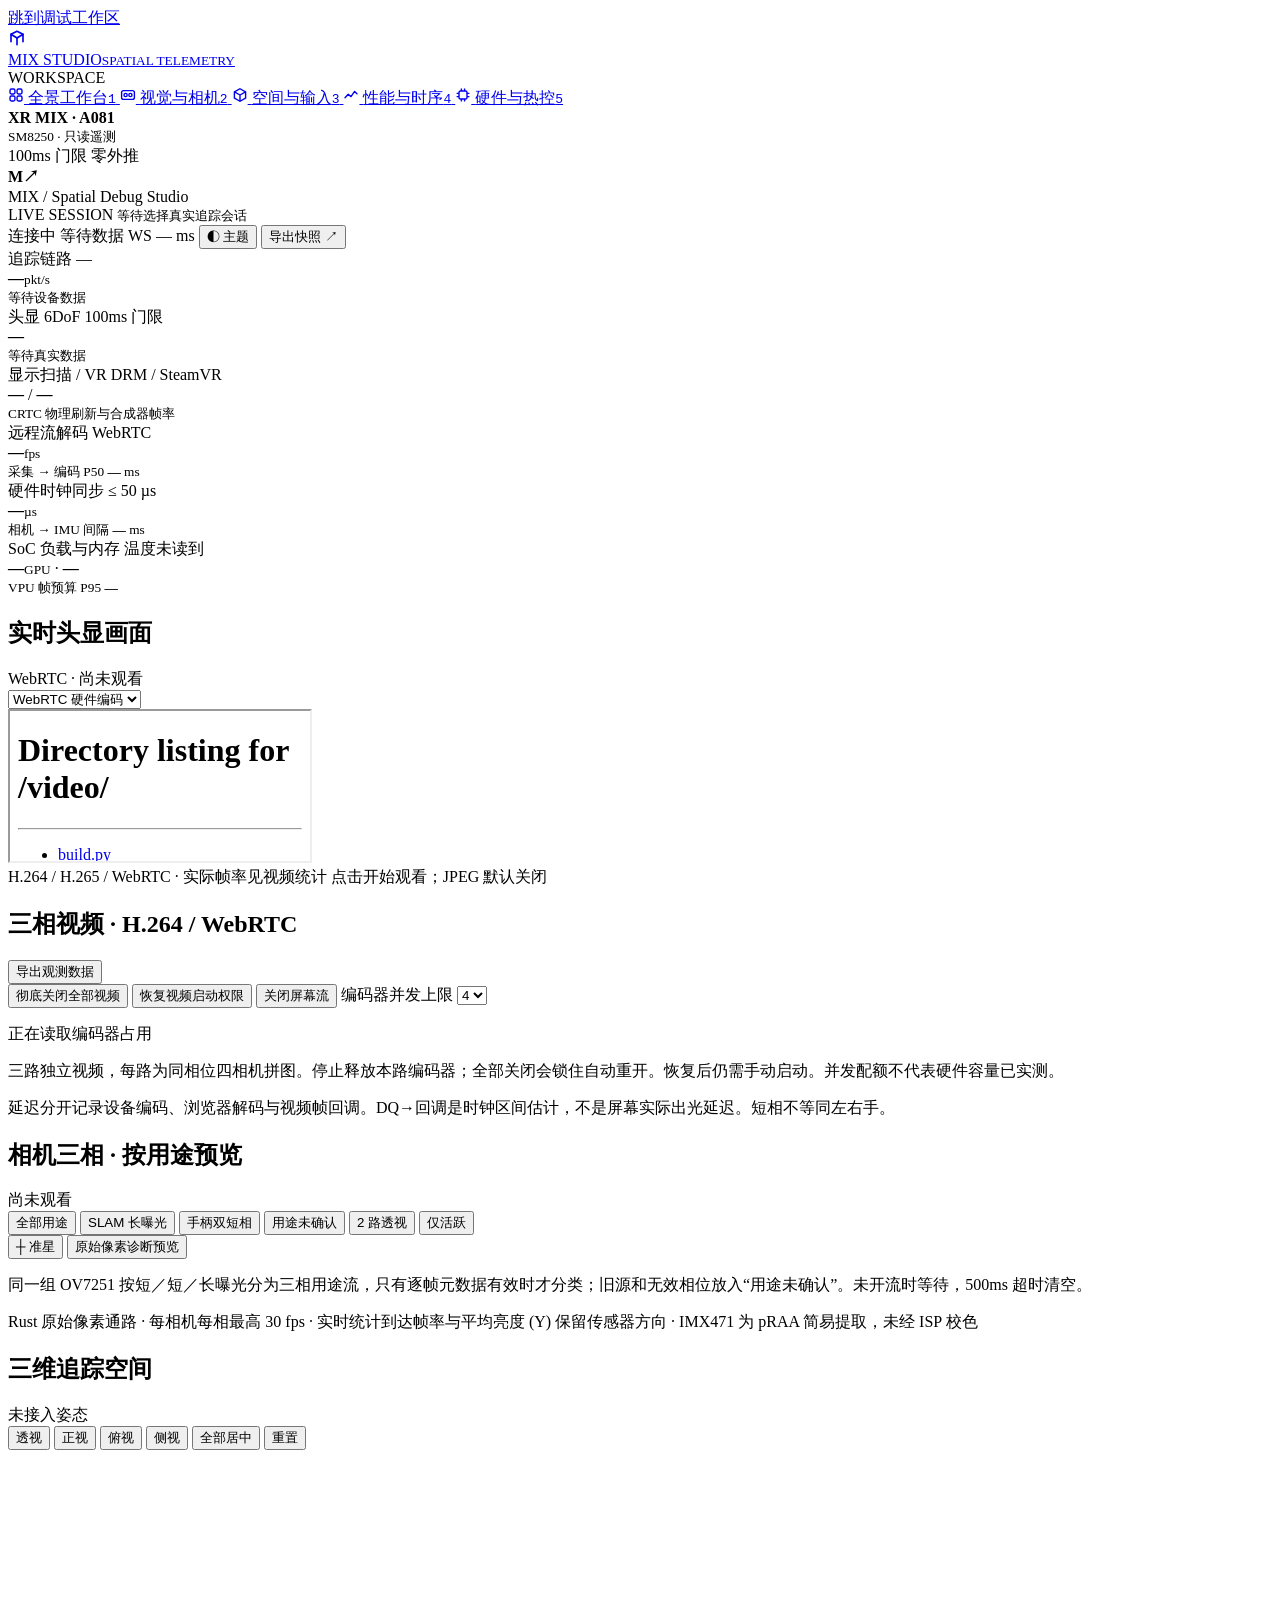
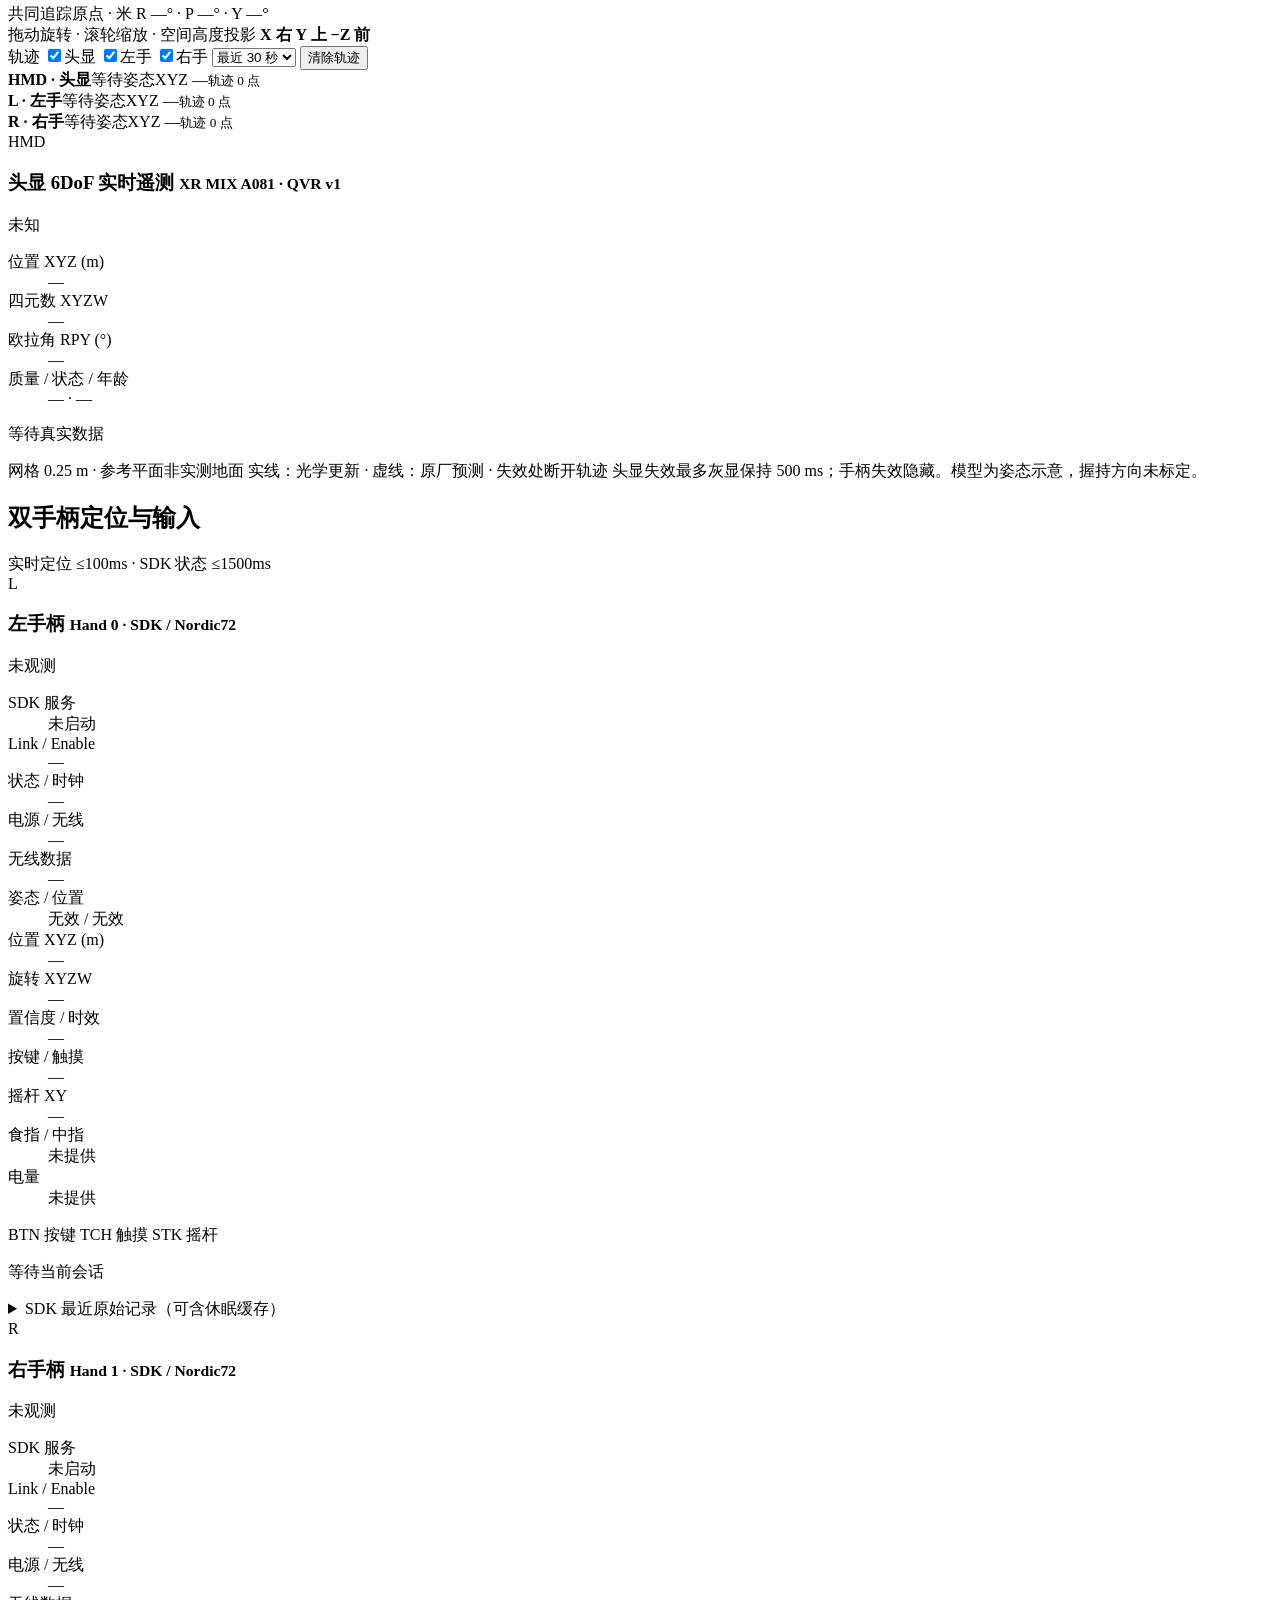
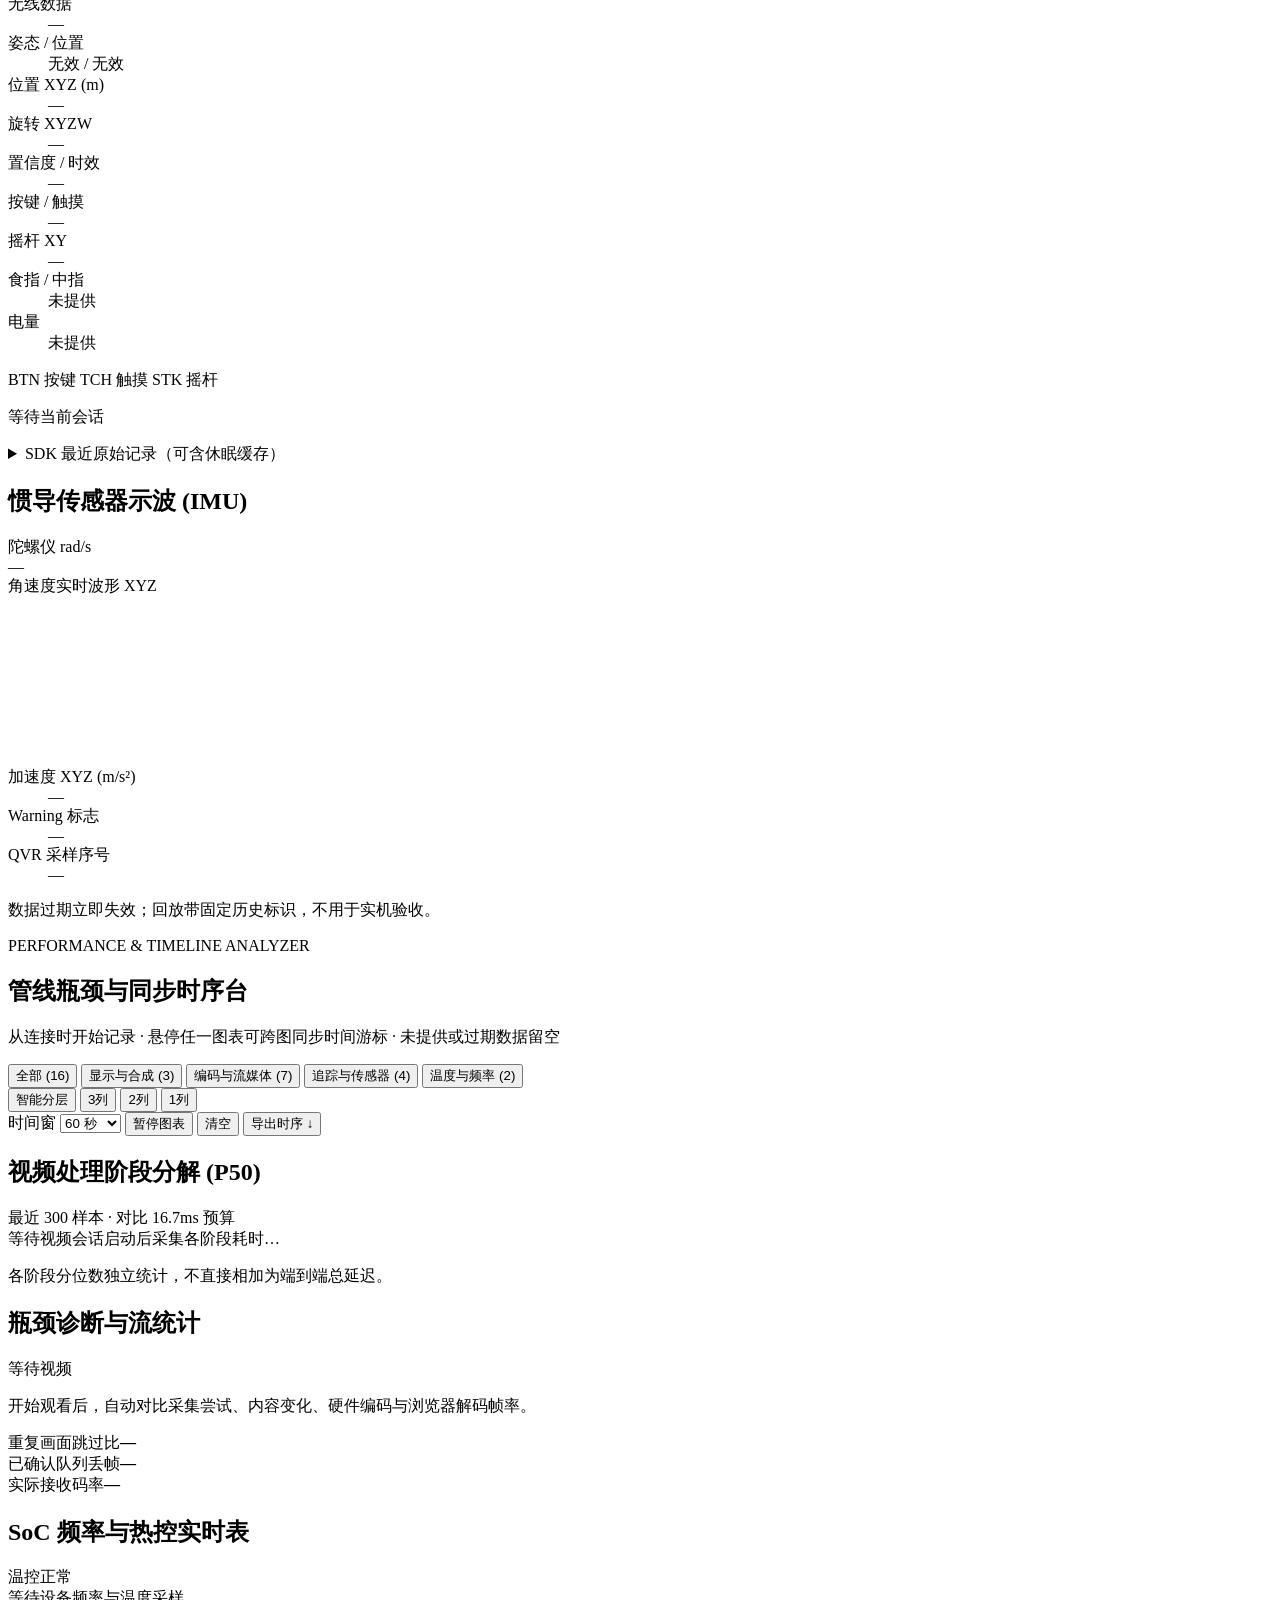
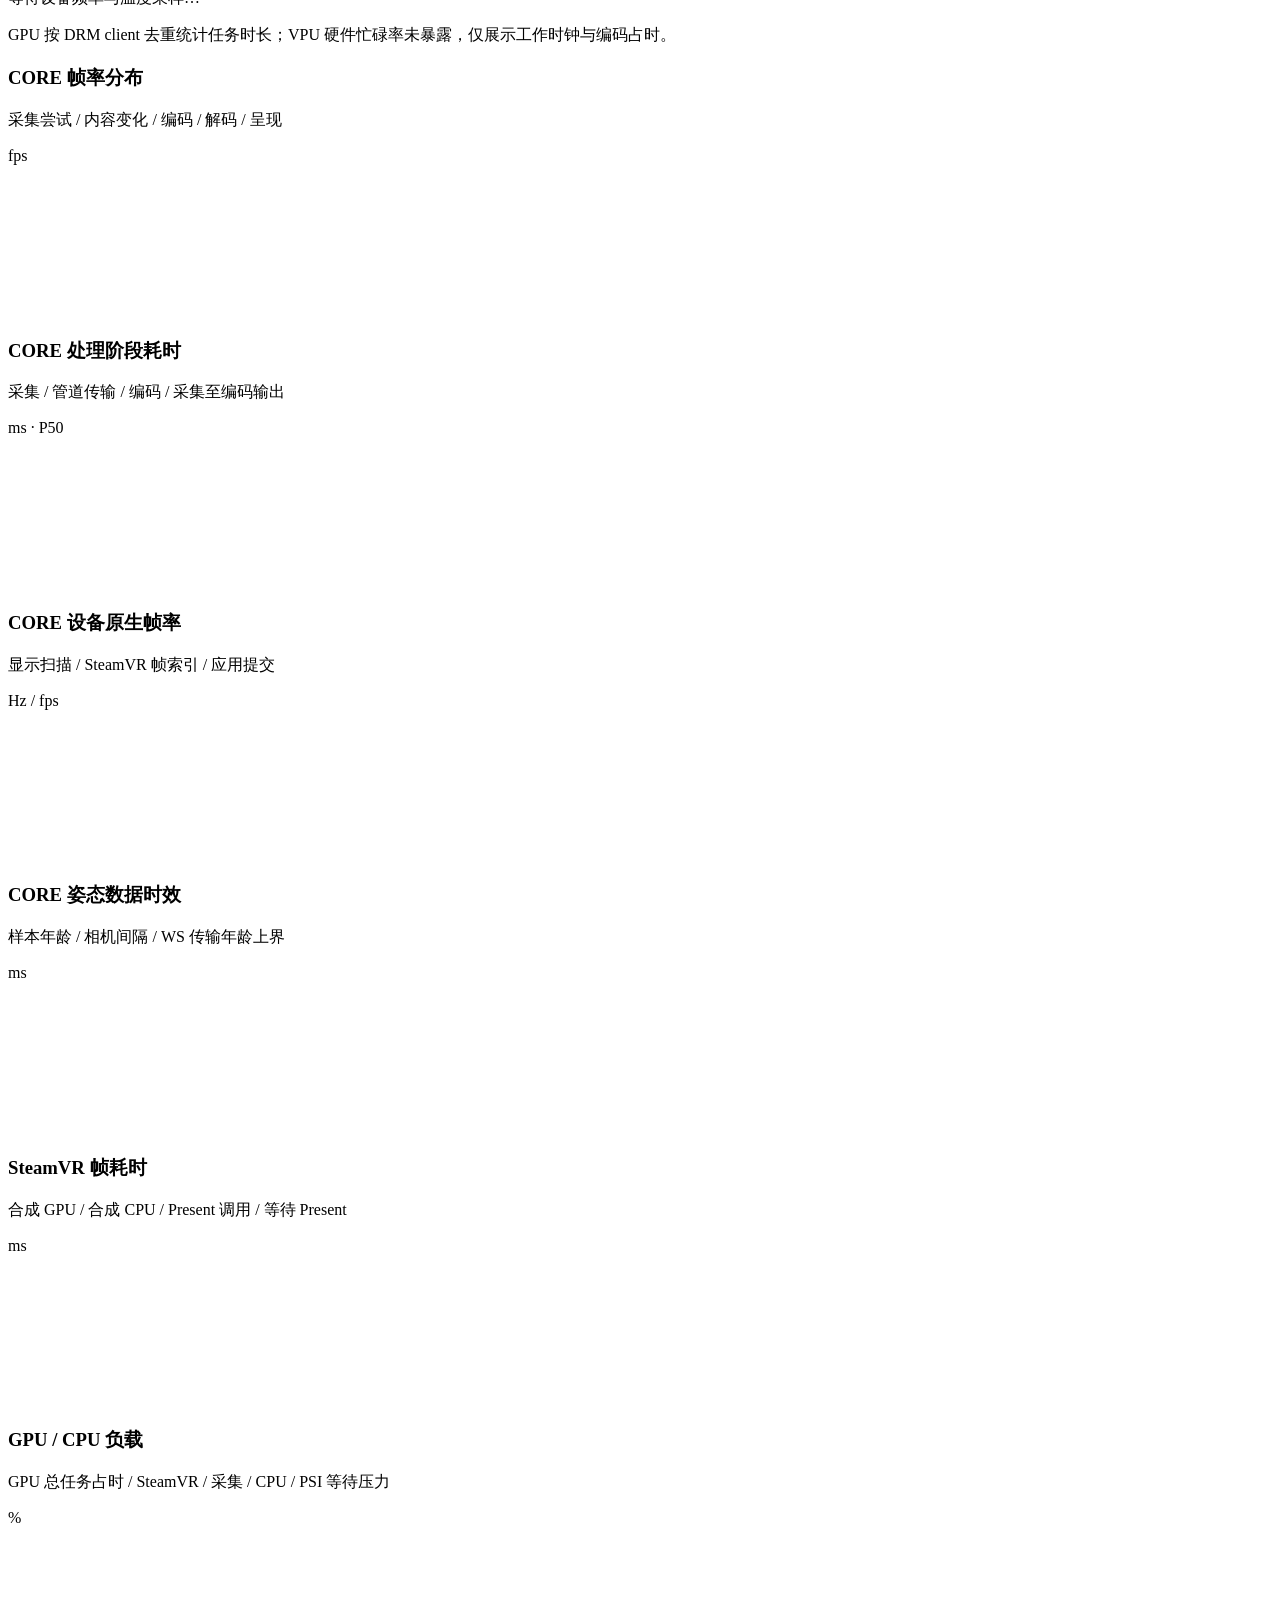
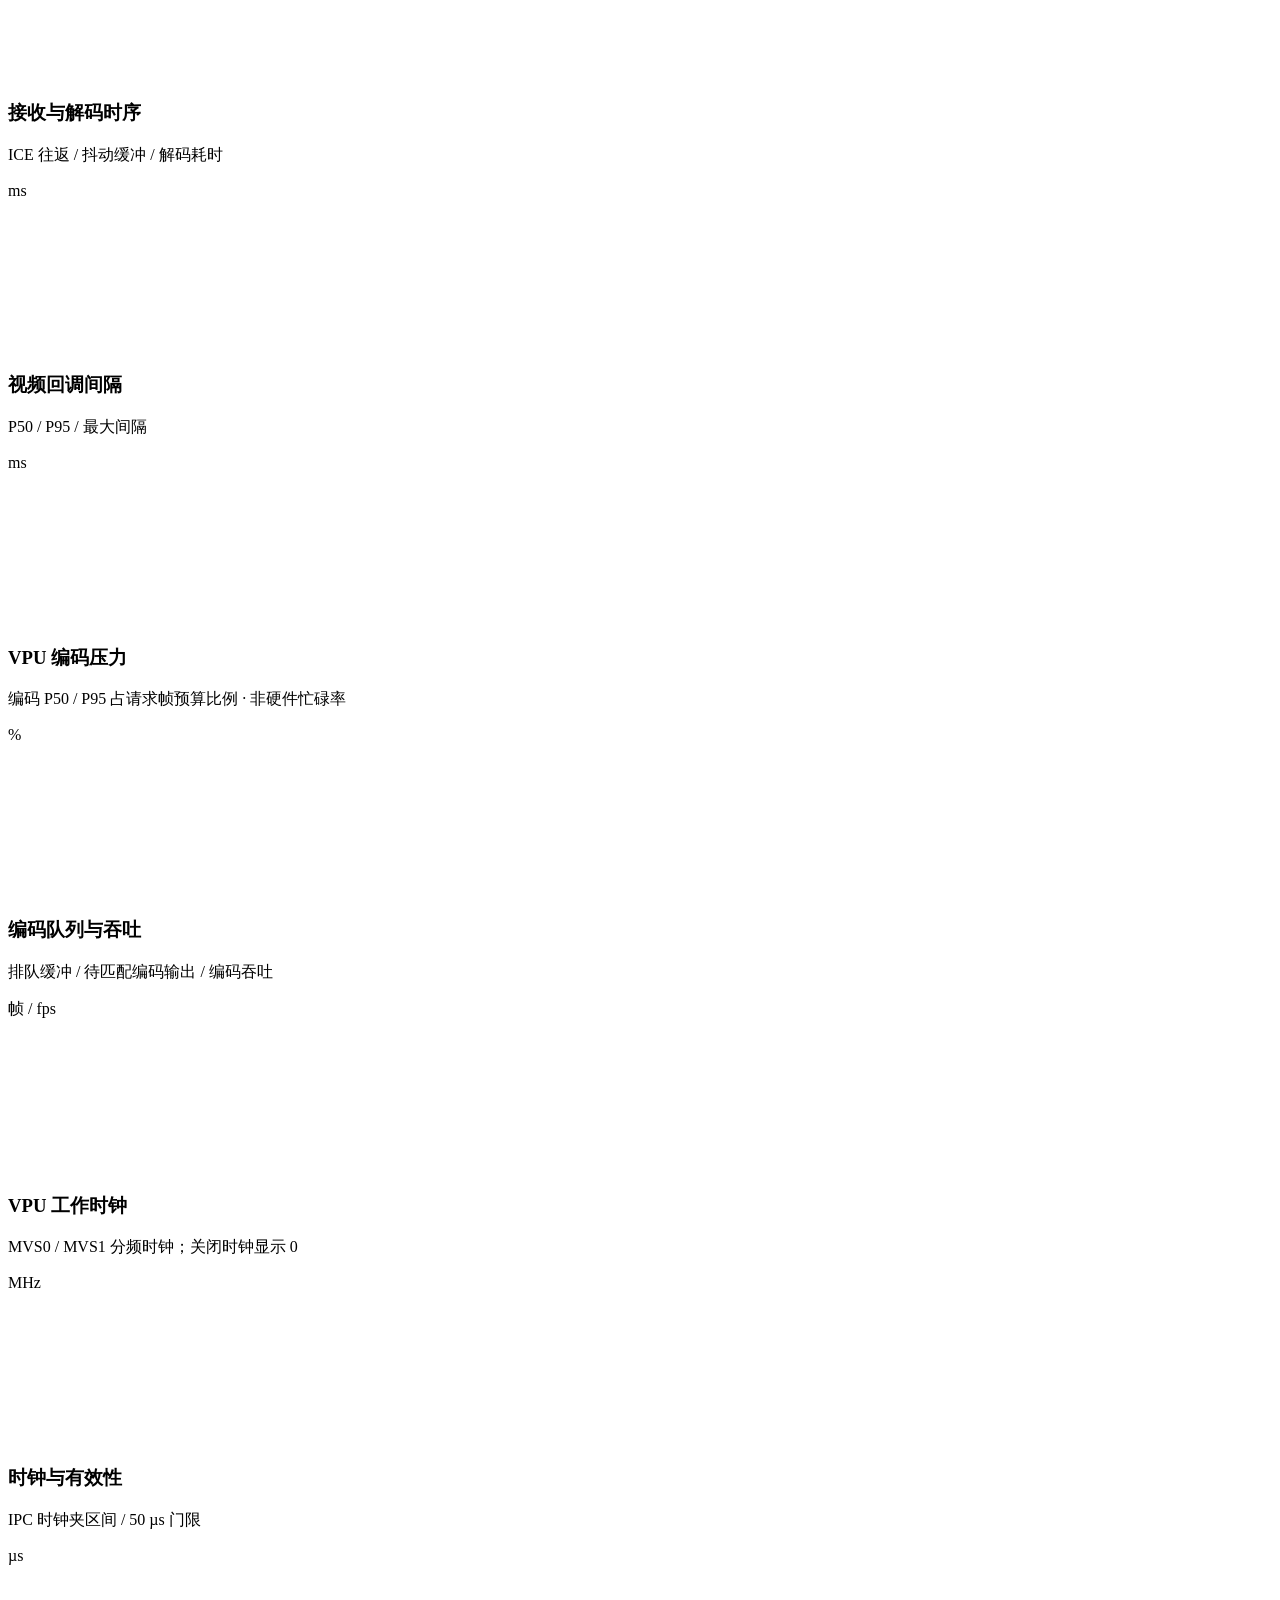
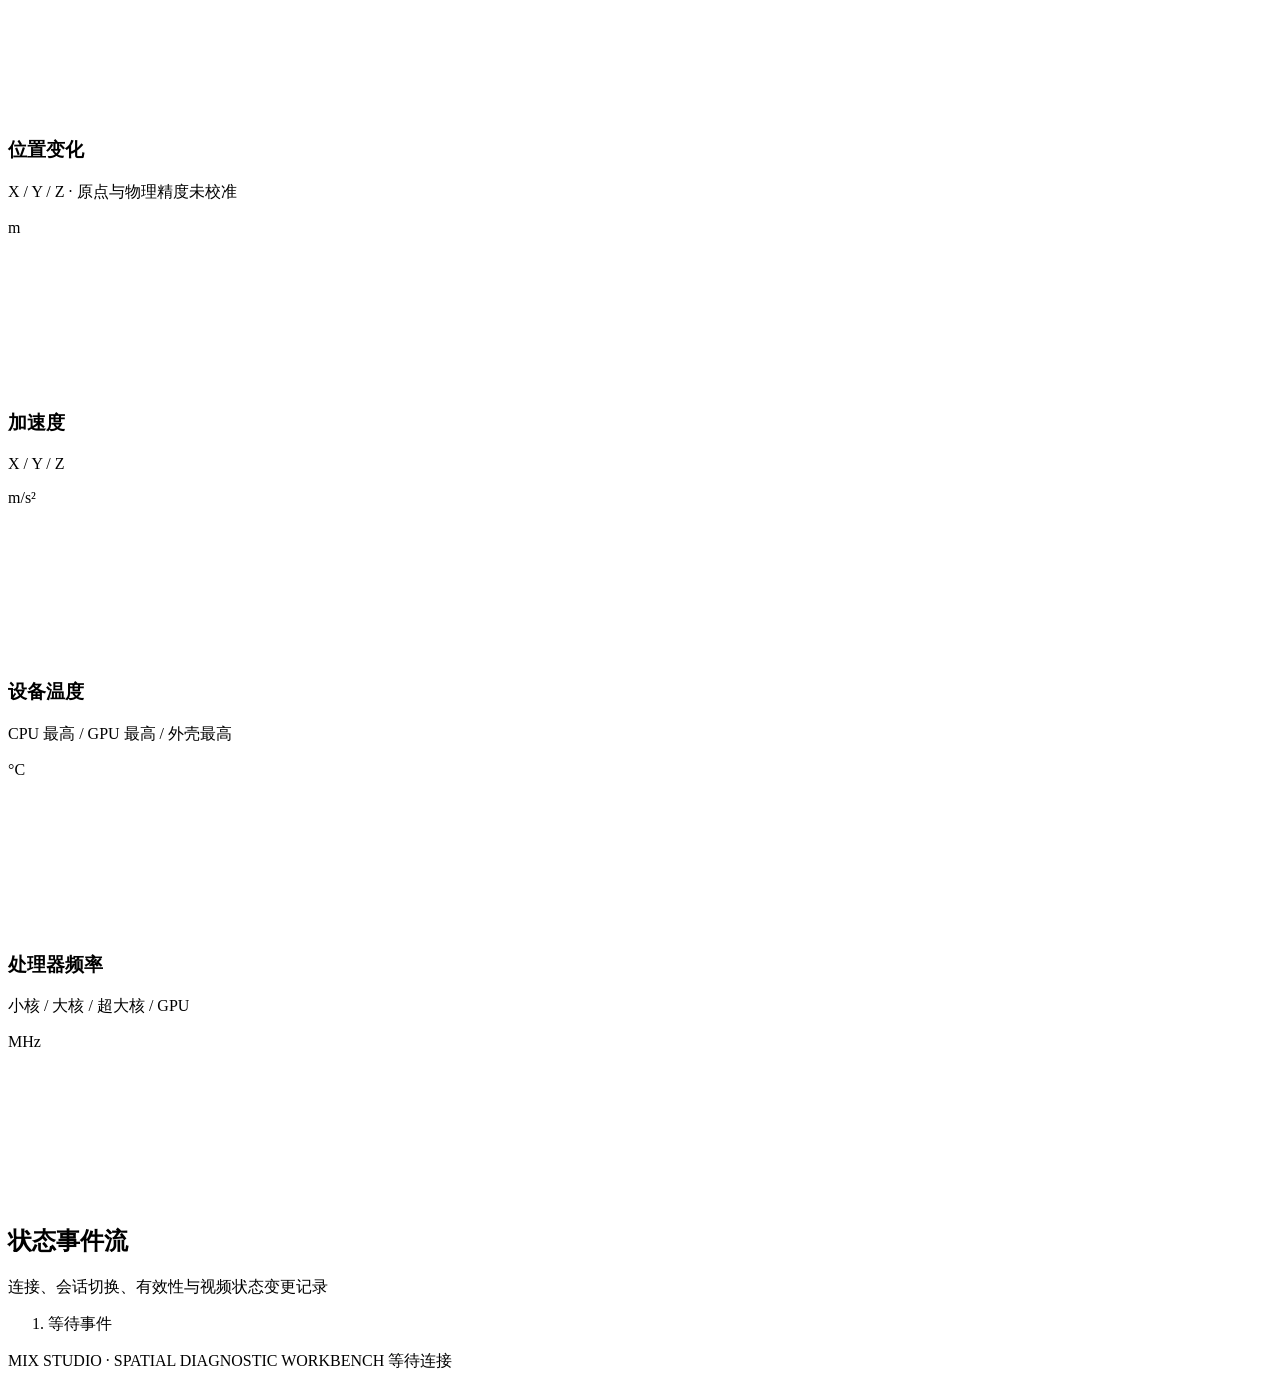
==== frontend/index.html @ ea310605 "packaging: maintain isolated XR sources and openKylin packages" ====
<!doctype html>
<html lang="zh-CN">
<head>
  <meta charset="utf-8">
  <meta name="viewport" content="width=device-width,initial-scale=1">
  <title>MIX · Spatial OS 调试台</title>
  <link rel="stylesheet" href="style.css">
</head>
<body data-view="all">
<a class="skip-link" href="#workspace">跳到调试工作区</a>

<!-- 背景环境氛围光晕 -->
<div class="ambient-backdrop" aria-hidden="true">
  <div class="ambient-orb orb-1"></div>
  <div class="ambient-orb orb-2"></div>
  <div class="ambient-orb orb-3"></div>
</div>

<!-- 左侧悬浮玻璃侧栏 (Spatial Floating Dock) -->
<nav class="rail" aria-label="工作区导航">
  <a class="rail-brand" href="#workspace">
    <span class="brand-mark">
      <svg viewBox="0 0 24 24" width="18" height="18" fill="none" stroke="currentColor" stroke-width="2.2" stroke-linecap="round" stroke-linejoin="round"><path d="M4 17V7l8 5 8-5v10"/><path d="M12 12v9"/><path d="M20 7l-8-4-8 4"/></svg>
    </span>
    <div class="brand-text">MIX STUDIO<small>SPATIAL TELEMETRY</small></div>
  </a>

  <div class="rail-group">
    <div class="rail-label">WORKSPACE</div>
    <a href="#workspace" class="nav-link nav-view active" data-view-target="all" title="全景工作台 (快捷键 1)">
      <span class="nav-icon"><svg viewBox="0 0 20 20" width="16" height="16" fill="none" stroke="currentColor" stroke-width="1.75"><rect x="2.5" y="2.5" width="6.2" height="6.2" rx="1.8"/><rect x="11.3" y="2.5" width="6.2" height="6.2" rx="1.8"/><rect x="2.5" y="11.3" width="6.2" height="6.2" rx="1.8"/><rect x="11.3" y="11.3" width="6.2" height="6.2" rx="1.8"/></svg></span>
      <span>全景工作台</span><kbd>1</kbd>
    </a>
    <a href="#video-panel" class="nav-link nav-view" data-view-target="visual" title="视觉与光学相机 (快捷键 2)">
      <span class="nav-icon"><svg viewBox="0 0 20 20" width="16" height="16" fill="none" stroke="currentColor" stroke-width="1.75"><rect x="2" y="4.5" width="16" height="11" rx="2.5"/><circle cx="7" cy="10" r="2"/><circle cx="13" cy="10" r="2"/></svg></span>
      <span>视觉与相机</span><kbd>2</kbd>
    </a>
    <a href="#tracking-panel" class="nav-link nav-view" data-view-target="spatial" title="6DoF 空间与外设 (快捷键 3)">
      <span class="nav-icon"><svg viewBox="0 0 20 20" width="16" height="16" fill="none" stroke="currentColor" stroke-width="1.75"><path d="M10 2.2L17 6.2v7.6l-7 4-7-4V6.2l7-4z"/><path d="M10 10l7-3.8M10 10v7.8M10 10L3 6.2"/></svg></span>
      <span>空间与输入</span><kbd>3</kbd>
    </a>
    <a href="#timeline" class="nav-link nav-view" data-view-target="timing" title="时序与帧率诊断 (快捷键 4)">
      <span class="nav-icon"><svg viewBox="0 0 20 20" width="16" height="16" fill="none" stroke="currentColor" stroke-width="1.75" stroke-linecap="round" stroke-linejoin="round"><path d="M2.5 13.5l4-4.5 3.5 3 4.5-6.5 3 3"/></svg></span>
      <span>性能与时序</span><kbd>4</kbd>
    </a>
    <a href="#thermal-panel" class="nav-link nav-view" data-view-target="hardware" title="SoC 负载与热管理 (快捷键 5)">
      <span class="nav-icon"><svg viewBox="0 0 20 20" width="16" height="16" fill="none" stroke="currentColor" stroke-width="1.75"><rect x="5" y="5" width="10" height="10" rx="2"/><path d="M8 2v3M12 2v3M8 15v3M12 15v3M2 8h3M2 12h3M15 8h3M15 12h3"/></svg></span>
      <span>硬件与热控</span><kbd>5</kbd>
    </a>
  </div>

  <div class="rail-foot">
    <div class="rail-device"><span class="dot" id="rail-dot"></span> <b>XR MIX · A081</b></div>
    <small id="kernel-version">SM8250 · 只读遥测</small>
    <div class="rail-tags">
      <span>100ms 门限</span>
      <span>零外推</span>
    </div>
  </div>
</nav>

<!-- 顶部毛玻璃导航栏 -->
<header class="topbar">
  <div class="topbar-left">
    <div class="brand">
      <b>M<span>↗</span></b>
      <div>MIX <span class="muted">/ Spatial Debug Studio</span></div>
    </div>
    <div class="session-badge" title="当前订阅追踪会话">
      <span class="session-label">LIVE SESSION</span>
      <code class="session-id" id="session">等待选择真实追踪会话</code>
    </div>
  </div>

  <div class="header-status">
    <span id="mode" class="pill">连接中</span>
    <span id="connection" class="conn-text">等待数据</span>
    <span id="ws-bound" class="pill subtle mono" title="WebSocket 传输年龄保守上界">WS — ms</span>
    <button id="theme" type="button" class="btn-glass" title="切换明暗主题" aria-label="切换明暗主题">◐ 主题</button>
    <button id="export" type="button" class="btn-primary">导出快照 ↗</button>
  </div>
</header>

<main id="workspace">
  <!-- Bento KPI 遥测矩阵：微光卡片 + 大字距等宽读数 -->
  <section class="hud-ribbon overview-strip" aria-label="核心遥测指标带">
    <div class="hud-cell" data-accent="emerald">
      <div class="hud-cell-head">
        <span class="hud-title"><span class="dot" id="hud-link-dot"></span>追踪链路</span>
        <span class="hud-tag" id="source-name">—</span>
      </div>
      <div class="hud-cell-main">
        <strong id="packet-rate">—</strong><small>pkt/s</small>
      </div>
      <small id="overview-status" class="hud-sub">等待设备数据</small>
    </div>

    <div class="hud-cell" data-accent="violet">
      <div class="hud-cell-head">
        <span class="hud-title">头显 6DoF</span>
        <span class="hud-tag" id="head-status-mini">100ms 门限</span>
      </div>
      <div class="hud-cell-main">
        <strong id="overview-pose">—</strong>
      </div>
      <div class="hud-progress" title="样本年龄相对于 100ms 实时门限"><div id="pose-age-bar" class="hud-progress-fill"></div></div>
      <small id="overview-quality" class="hud-sub">等待真实数据</small>
    </div>

    <div class="hud-cell" data-accent="cyan">
      <div class="hud-cell-head">
        <span class="hud-title">显示扫描 / VR</span>
        <span class="hud-tag" id="native-mode">DRM / SteamVR</span>
      </div>
      <div class="hud-cell-main">
        <strong id="native-scan">—</strong>
        <span class="hud-sep">/</span>
        <strong id="native-fps">—</strong>
      </div>
      <small class="hud-sub">CRTC 物理刷新与合成器帧率</small>
    </div>

    <div class="hud-cell" data-accent="blue">
      <div class="hud-cell-head">
        <span class="hud-title">远程流解码</span>
        <span class="hud-tag" id="hud-bitrate-tag">WebRTC</span>
      </div>
      <div class="hud-cell-main">
        <strong id="overview-fps">—</strong><small>fps</small>
      </div>
      <small class="hud-sub">采集 → 编码 P50 <b id="overview-latency">—</b> ms</small>
    </div>

    <div class="hud-cell" data-accent="amber">
      <div class="hud-cell-head">
        <span class="hud-title">硬件时钟同步</span>
        <span class="hud-tag">≤ 50 µs</span>
      </div>
      <div class="hud-cell-main">
        <strong id="clock-bracket">—</strong><small>µs</small>
      </div>
      <small class="hud-sub">相机 → IMU 间隔 <b id="camera-age">—</b> ms</small>
    </div>

    <div class="hud-cell" data-accent="rose">
      <div class="hud-cell-head">
        <span class="hud-title" id="memory-label">SoC 负载与内存</span>
        <span class="hud-tag" id="temperature">温度未读到</span>
      </div>
      <div class="hud-cell-main">
        <strong id="gpu-load">—</strong><small>GPU</small>
        <span class="hud-sep">·</span>
        <strong id="memory">—</strong>
      </div>
      <small class="hud-sub">VPU 帧预算 P95 <b id="vpu-budget">—</b></small>
    </div>
  </section>

  <!-- 核心 Bento 工作区：左栏视觉与传感器矩阵，右栏 3D 视口、手柄与 IMU -->
  <div class="workspace">
    <!-- 左栏：视觉监测工作台 -->
    <div class="visual-column" data-zone="visual">
      <section class="panel preview-panel" id="video-panel">
        <div class="panel-head">
          <div class="panel-title-group">
            <h2><span class="dot amber" id="video-dot"></span> 实时头显画面</h2>
            <span id="preview-source" class="pill subtle">WebRTC · 尚未观看</span>
          </div>
          <div class="panel-actions">
            <select id="preview-transport" aria-label="预览传输">
              <option value="webrtc" selected>WebRTC 硬件编码</option>
              <option value="jpeg">JPEG 维护回退</option>
            </select>
            <button id="pause" type="button" class="btn-primary" hidden>开始 JPEG 预览</button>
          </div>
        </div>

        <div id="video-control-notice" class="video-control-notice" hidden>
          <div><strong id="video-control-title">全部视频已手动关闭</strong><p id="video-control-description">先恢复视频启动权限，再选择要观看的视频。恢复视频不会启动追踪。</p></div>
          <button type="button" id="video-resume-screen" class="btn-primary">恢复视频启动权限</button>
        </div>
        <div id="video-wrap" class="video-stage-wrap">
          <iframe id="video-frame" src="/video/" title="MIX WebRTC 实时画面" allow="autoplay; fullscreen" referrerpolicy="no-referrer"></iframe>
          <div id="video-standby" class="video-standby" hidden>
            <div class="standby-card">
              <div class="standby-glow"></div>
              <span class="standby-icon">
                <svg viewBox="0 0 24 24" width="24" height="24" fill="none" stroke="currentColor" stroke-width="1.8"><rect x="2" y="5" width="20" height="14" rx="4"/><circle cx="8.5" cy="12" r="2.5"/><circle cx="15.5" cy="12" r="2.5"/></svg>
              </span>
              <strong id="video-standby-title">实时 WebRTC 视频流未开启</strong>
              <p id="video-standby-desc">当前处于离线或回放模式，独立 8091 视频服务未连接。可切换至 JPEG 维护回退查看静态或历史画面。</p>
              <button type="button" id="standby-switch-jpeg" class="btn-glass">切换到 JPEG / 历史画面</button>
            </div>
          </div>
        </div>

        <div id="jpeg-panel" hidden>
          <div class="preview-options">
            <label>传输宽度
              <select id="width">
                <option value="640">640 · 轻量</option>
                <option value="960" selected>960 · 平衡</option>
                <option value="1280">1280 · 清晰</option>
                <option value="1920">1920 · 精细</option>
              </select>
            </label>
            <label>目标帧率
              <select id="fps"><option>2</option><option selected>5</option><option>10</option><option>15</option></select>
            </label>
            <label>JPEG 质量
              <select id="quality-select"><option value="45">45</option><option value="65" selected>65</option><option value="85">85</option></select>
            </label>
            <label>查看缩放
              <select id="zoom"><option value="fit">适应区域</option><option value="1">100%</option><option value="2">200%</option></select>
            </label>
            <button id="apply" type="button" class="btn-glass">应用采集设置</button>
          </div>
          <div class="preview-wrap" id="preview-wrap">
            <img id="preview" alt="真实双眼或桌面画面预览" hidden>
            <div id="preview-empty">
              <span>▧</span>
              <strong>等待画面</strong>
              <p>预览按需采集，暂停后 5 秒自动释放采集进程</p>
            </div>
          </div>
        </div>

        <div class="scene-footer">
          <span id="preview-metrics">H.264 / H.265 / WebRTC · 实际帧率见视频统计</span>
          <span id="preview-message">点击开始观看；JPEG 默认关闭</span>
        </div>
      </section>

      <section class="panel phase-video-panel" id="phase-video-panel">
        <div class="panel-head"><h2>三相视频 · H.264 / WebRTC</h2><button type="button" id="phase-export">导出观测数据</button></div>
        <div class="phase-actions">
          <button type="button" id="video-off">彻底关闭全部视频</button>
          <button type="button" id="video-resume">恢复视频启动权限</button>
          <button type="button" id="screen-stop">关闭屏幕流</button>
          <label>编码器并发上限 <select id="encoder-limit"><option>1</option><option>2</option><option>3</option><option selected>4</option></select></label>
        </div>
        <p id="encoder-state" role="status">正在读取编码器占用</p>
        <p class="camera-note">三路独立视频，每路为同相位四相机拼图。停止释放本路编码器；全部关闭会锁住自动重开。恢复后仍需手动启动。并发配额不代表硬件容量已实测。</p>
        <div id="phase-video-grid" class="phase-video-grid"></div>
        <p class="camera-note">延迟分开记录设备编码、浏览器解码与视频帧回调。DQ→回调是时钟区间估计，不是屏幕实际出光延迟。短相不等同左右手。</p>
      </section>

      <!-- 传感器相机矩阵 -->
      <section class="panel camera-panel" id="camera-panel">
        <div class="panel-head">
          <div class="panel-title-group">
            <h2><span class="dot" id="camera-dot"></span> 相机三相 · 按用途预览</h2>
            <span id="camera-summary" class="pill subtle">尚未观看</span>
          </div>
          <div class="camera-toolbar">
            <div class="seg-group" role="group" aria-label="相机通道过滤">
              <button type="button" class="seg-btn active" data-cam-filter="all">全部用途</button>
              <button type="button" class="seg-btn" data-cam-filter="slam">SLAM 长曝光</button>
              <button type="button" class="seg-btn" data-cam-filter="controller">手柄双短相</button>
              <button type="button" class="seg-btn" data-cam-filter="unclassified">用途未确认</button>
              <button type="button" class="seg-btn" data-cam-filter="imx">2 路透视</button>
              <button type="button" class="seg-btn" data-cam-filter="live">仅活跃</button>
            </div>
            <button type="button" id="camera-crosshair" class="btn-ghost" aria-pressed="false" title="叠加光学中心十字线">┼ 准星</button>
            <button type="button" id="camera-toggle" class="btn-primary" aria-pressed="false">原始像素诊断预览</button>
          </div>
        </div>
        <p class="camera-note" id="camera-note">同一组 OV7251 按短／短／长曝光分为三相用途流，只有逐帧元数据有效时才分类；旧源和无效相位放入“用途未确认”。未开流时等待，500ms 超时清空。</p>
        <div id="camera-grid" class="camera-grid" data-filter="all"></div>
        <div class="scene-footer">
          <span>Rust 原始像素通路 · 每相机每相最高 30 fps · 实时统计到达帧率与平均亮度 (Y)</span>
          <span>保留传感器方向 · IMX471 为 pRAA 简易提取，未经 ISP 校色</span>
        </div>
      </section>
    </div>

    <!-- 右栏：3D 追踪空间、6DoF 检视器、双手柄与 IMU -->
    <div class="spatial-column" data-zone="spatial">
      <section class="panel scene-panel" id="tracking-panel">
        <div class="panel-head">
          <div class="panel-title-group">
            <h2><span class="dot"></span> 三维追踪空间</h2>
            <span id="pose-state" class="pill">未接入姿态</span>
          </div>
          <div class="toolbar seg-group">
            <button id="orbit" type="button" class="seg-btn active">透视</button>
            <button id="front" type="button" class="seg-btn">正视</button>
            <button id="top" type="button" class="seg-btn">俯视</button>
            <button id="side" type="button" class="seg-btn">侧视</button>
            <button id="scene-fit" type="button" class="seg-btn">全部居中</button>
            <button id="reset" type="button" class="seg-btn" title="重置相机视角并清空历史轨迹">重置</button>
          </div>
        </div>

        <div class="scene-wrap">
          <canvas id="scene" role="img" aria-label="统一追踪空间：头显、左右手柄与运动轨迹；拖动旋转，滚轮缩放"></canvas>
          <div class="scene-top">
            <span id="coordinate" class="scene-tag">共同追踪原点 · 米</span>
            <span id="euler-hud" class="scene-tag mono">R —° · P —° · Y —°</span>
          </div>
          <div class="scene-bottom">
            <span>拖动旋转 · 滚轮缩放 · 空间高度投影</span>
            <span class="axis-pills"><b class="red">X 右</b> <b class="green">Y 上</b> <b class="blue">−Z 前</b></span>
          </div>
        </div>

        <div class="scene-tools" aria-label="运动轨迹设置">
          <span class="muted">轨迹</span>
          <label class="scene-key head-key"><input id="trail-head" type="checkbox" checked>头显</label>
          <label class="scene-key left-key"><input id="trail-left" type="checkbox" checked>左手</label>
          <label class="scene-key right-key"><input id="trail-right" type="checkbox" checked>右手</label>
          <select id="trail-duration" aria-label="轨迹保留时间"><option value="10">最近 10 秒</option><option value="30" selected>最近 30 秒</option><option value="60">最近 60 秒</option></select>
          <button id="trail-clear" type="button" class="seg-btn">清除轨迹</button>
        </div>
        <div class="scene-devices" aria-label="空间内设备状态">
          <div class="scene-device head-key"><strong>HMD · 头显</strong><span id="scene-head-state">等待姿态</span><span id="scene-head-position" class="mono">XYZ —</span><small id="scene-head-detail">轨迹 0 点</small></div>
          <div class="scene-device left-key"><strong>L · 左手</strong><span id="scene-left-state">等待姿态</span><span id="scene-left-position" class="mono">XYZ —</span><small id="scene-left-detail">轨迹 0 点</small></div>
          <div class="scene-device right-key"><strong>R · 右手</strong><span id="scene-right-state">等待姿态</span><span id="scene-right-position" class="mono">XYZ —</span><small id="scene-right-detail">轨迹 0 点</small></div>
        </div>

        <div class="hmd-inspector">
          <div class="device-title">
            <span class="device-icon">HMD</span>
            <div>
              <h3>头显 6DoF 实时遥测 <small>XR MIX A081 · QVR v1</small></h3>
            </div>
            <span id="head-status" class="badge">未知</span>
          </div>
          <dl class="telemetry-grid">
            <div><dt>位置 XYZ (m)</dt><dd id="position">—</dd></div>
            <div><dt>四元数 XYZW</dt><dd id="rotation">—</dd></div>
            <div><dt>欧拉角 RPY (°)</dt><dd id="euler-angles">—</dd></div>
            <div><dt>质量 / 状态 / 年龄</dt><dd><span id="quality">—</span> · <span id="age">—</span></dd></div>
          </dl>
          <p id="head-reason" class="reason">等待真实数据</p>
        </div>

        <div class="scene-footer">
          <span>网格 0.25 m · 参考平面非实测地面</span>
          <span>实线：光学更新 · 虚线：原厂预测 · 失效处断开轨迹</span>
          <span>头显失效最多灰显保持 500 ms；手柄失效隐藏。模型为姿态示意，握持方向未标定。</span>
        </div>
      </section>

      <!-- 双手柄可视化检视面板 -->
      <aside class="panel devices" aria-label="双手柄状态检视">
        <div class="panel-head">
          <div class="panel-title-group">
            <h2>双手柄定位与输入</h2>
            <span class="muted">实时定位 ≤100ms · SDK 状态 ≤1500ms</span>
          </div>
        </div>
        <div class="controllers-grid">
          <article class="device controller-card">
            <div class="device-title">
              <span class="device-icon left">L</span>
              <div><h3>左手柄 <small>Hand 0 · SDK / Nordic72</small></h3></div>
              <span id="left-status" class="badge">未观测</span>
            </div>
            <div class="controller-body">
              <div class="stick-pad" title="左手柄摇杆原始 XY 位置示意">
                <div class="stick-ring"></div>
                <div class="stick-cross-h"></div>
                <div class="stick-cross-v"></div>
                <div id="left-stick-dot" class="stick-dot"></div>
              </div>
              <dl class="controller-dl">
                <dt>SDK 服务</dt><dd id="left-worker">未启动</dd>
                <dt>Link / Enable</dt><dd id="left-link">—</dd>
                <dt>状态 / 时钟</dt><dd id="left-state">—</dd>
                <dt>电源 / 无线</dt><dd id="left-power">—</dd>
                <dt>无线数据</dt><dd id="left-radio">—</dd>
                <dt>姿态 / 位置</dt><dd id="left-validity">无效 / 无效</dd>
                <dt>位置 XYZ (m)</dt><dd id="left-position">—</dd>
                <dt>旋转 XYZW</dt><dd id="left-orientation">—</dd>
                <dt>置信度 / 时效</dt><dd id="left-confidence">—</dd>
                <dt>按键 / 触摸</dt><dd id="left-buttons">—</dd>
                <dt>摇杆 XY</dt><dd id="left-stick">—</dd>
                <dt>食指 / 中指</dt><dd id="left-fingers">未提供</dd>
                <dt>电量</dt><dd id="left-battery">未提供</dd>
              </dl>
            </div>
            <div class="bitmask-strip" id="left-mask-pills">
              <span class="mask-pill" data-bit="1">BTN 按键</span>
              <span class="mask-pill" data-bit="2">TCH 触摸</span>
              <span class="mask-pill" data-bit="16">STK 摇杆</span>
            </div>
            <p class="reason" id="left-reason">等待当前会话</p><details><summary>SDK 最近原始记录（可含休眠缓存）</summary><pre id="left-sdk-raw">未提供</pre></details>
          </article>

          <article class="device controller-card">
            <div class="device-title">
              <span class="device-icon right">R</span>
              <div><h3>右手柄 <small>Hand 1 · SDK / Nordic72</small></h3></div>
              <span id="right-status" class="badge">未观测</span>
            </div>
            <div class="controller-body">
              <div class="stick-pad" title="右手柄摇杆原始 XY 位置示意">
                <div class="stick-ring"></div>
                <div class="stick-cross-h"></div>
                <div class="stick-cross-v"></div>
                <div id="right-stick-dot" class="stick-dot"></div>
              </div>
              <dl class="controller-dl">
                <dt>SDK 服务</dt><dd id="right-worker">未启动</dd>
                <dt>Link / Enable</dt><dd id="right-link">—</dd>
                <dt>状态 / 时钟</dt><dd id="right-state">—</dd>
                <dt>电源 / 无线</dt><dd id="right-power">—</dd>
                <dt>无线数据</dt><dd id="right-radio">—</dd>
                <dt>姿态 / 位置</dt><dd id="right-validity">无效 / 无效</dd>
                <dt>位置 XYZ (m)</dt><dd id="right-position">—</dd>
                <dt>旋转 XYZW</dt><dd id="right-orientation">—</dd>
                <dt>置信度 / 时效</dt><dd id="right-confidence">—</dd>
                <dt>按键 / 触摸</dt><dd id="right-buttons">—</dd>
                <dt>摇杆 XY</dt><dd id="right-stick">—</dd>
                <dt>食指 / 中指</dt><dd id="right-fingers">未提供</dd>
                <dt>电量</dt><dd id="right-battery">未提供</dd>
              </dl>
            </div>
            <div class="bitmask-strip" id="right-mask-pills">
              <span class="mask-pill" data-bit="1">BTN 按键</span>
              <span class="mask-pill" data-bit="2">TCH 触摸</span>
              <span class="mask-pill" data-bit="16">STK 摇杆</span>
            </div>
            <p class="reason" id="right-reason">等待当前会话</p><details><summary>SDK 最近原始记录（可含休眠缓存）</summary><pre id="right-sdk-raw">未提供</pre></details>
          </article>
        </div>
      </aside>

      <!-- 惯性测量 (IMU) 实时示波器 -->
      <section class="panel signals" id="imu-panel">
        <div class="panel-head">
          <div class="panel-title-group">
            <h2>惯导传感器示波 (IMU)</h2>
            <span class="muted">陀螺仪 rad/s</span>
          </div>
          <span class="mono-readout" id="gyro">—</span>
        </div>
        <div class="imu-chart-wrap">
          <div class="signal-label">
            <span>角速度实时波形 XYZ</span>
            <span id="chart-legend" class="inline-legend"></span>
          </div>
          <canvas id="chart" aria-label="陀螺仪实时曲线"></canvas>
        </div>
        <dl class="imu-dl">
          <div><dt>加速度 XYZ (m/s²)</dt><dd id="accel">—</dd></div>
          <div><dt>Warning 标志</dt><dd id="warning">—</dd></div>
          <div><dt>QVR 采样序号</dt><dd id="sequence">—</dd></div>
        </dl>
        <p class="reason">数据过期立即失效；回放带固定历史标识，不用于实机验收。</p>
      </section>
    </div>
  </div>

  <!-- 性能诊断、硬件负载与时序分析工作台 -->
  <section id="timeline" class="timeline-section" data-zone="timing">
    <div class="timeline-topbar">
      <div class="timeline-title-block">
        <div class="eyebrow">PERFORMANCE &amp; TIMELINE ANALYZER</div>
        <h2>管线瓶颈与同步时序台</h2>
        <p id="chart-status">从连接时开始记录 · 悬停任一图表可跨图同步时间游标 · 未提供或过期数据留空</p>
      </div>

      <div class="timeline-controls">
        <div class="seg-group" role="group" aria-label="图表分类筛选">
          <button type="button" class="seg-btn active" data-chart-cat="all">全部 (16)</button>
          <button type="button" class="seg-btn" data-chart-cat="display">显示与合成 (3)</button>
          <button type="button" class="seg-btn" data-chart-cat="video">编码与流媒体 (7)</button>
          <button type="button" class="seg-btn" data-chart-cat="tracking">追踪与传感器 (4)</button>
          <button type="button" class="seg-btn" data-chart-cat="thermal">温度与频率 (2)</button>
        </div>

        <div class="seg-group" role="group" aria-label="图表列数">
          <button type="button" class="seg-btn active" data-chart-cols="smart" title="主次分层 (4核心大图 + 12专项紧凑图)">智能分层</button>
          <button type="button" class="seg-btn" data-chart-cols="3" title="紧凑 3 列">3列</button>
          <button type="button" class="seg-btn" data-chart-cols="2" title="标准 2 列">2列</button>
          <button type="button" class="seg-btn" data-chart-cols="1" title="宽幅 1 列">1列</button>
        </div>

        <label class="window-select">时间窗
          <select id="history-window">
            <option value="20">20 秒</option>
            <option value="60" selected>60 秒</option>
            <option value="120">120 秒</option>
          </select>
        </label>
        <button id="charts-pause" type="button" class="btn-glass" aria-pressed="false">暂停图表</button>
        <button id="charts-clear" type="button" class="btn-glass">清空</button>
        <button id="charts-export" type="button" class="btn-primary">导出时序 ↓</button>
      </div>
    </div>

    <!-- 管线阶段耗时瀑布图 + 瓶颈诊断摘要 + SoC 实时频率热控面板 -->
    <div class="diagnosis-row">
      <section class="panel stage-panel">
        <div class="panel-head">
          <h2>视频处理阶段分解 (P50)</h2>
          <span class="muted">最近 300 样本 · 对比 16.7ms 预算</span>
        </div>
        <div id="stage-bars">
          <div class="stage-empty">等待视频会话启动后采集各阶段耗时…</div>
        </div>
        <p class="reason">各阶段分位数独立统计，不直接相加为端到端总延迟。</p>
      </section>

      <section class="panel insights">
        <div class="panel-head">
          <h2>瓶颈诊断与流统计</h2>
          <span class="pill" id="analysis-state">等待视频</span>
        </div>
        <p id="bottleneck-summary">开始观看后，自动对比采集尝试、内容变化、硬件编码与浏览器解码帧率。</p>
        <div class="mini-stats">
          <div><span>重复画面跳过比</span><strong id="duplicate-ratio">—</strong></div>
          <div><span>已确认队列丢帧</span><strong id="queue-drops">—</strong></div>
          <div><span>实际接收码率</span><strong id="actual-bitrate">—</strong></div>
        </div>
      </section>

      <section class="panel soc-live-panel" data-zone="hardware">
        <div class="panel-head">
          <h2>SoC 频率与热控实时表</h2>
          <span class="pill subtle" id="soc-cooling-badge">温控正常</span>
        </div>
        <div id="soc-live-bars" class="soc-bars-grid">
          <div class="stage-empty">等待设备频率与温度采样…</div>
        </div>
        <p class="reason" id="load-scope">GPU 按 DRM client 去重统计任务时长；VPU 硬件忙碌率未暴露，仅展示工作时钟与编码占时。</p>
      </section>
    </div>

    <!-- 16 张同步时序图矩阵：4 张核心主图双列置顶 + 12 张专项通道四列紧凑排布 -->
    <div class="chart-grid" id="chart-grid" data-cols="smart" data-filter="all">
      <section class="panel chart-panel chart-hero" data-cat="video">
        <div class="panel-head"><div><h3><span class="hero-badge">CORE</span> 帧率分布</h3><p>采集尝试 / 内容变化 / 编码 / 解码 / 呈现</p></div><span class="unit">fps</span></div>
        <canvas id="frame-rates" tabindex="0" role="img" aria-label="帧率分布时序图"></canvas>
        <div id="frame-rates-legend" class="chart-legend"></div>
      </section>

      <section class="panel chart-panel chart-hero" data-cat="video">
        <div class="panel-head"><div><h3><span class="hero-badge">CORE</span> 处理阶段耗时</h3><p>采集 / 管道传输 / 编码 / 采集至编码输出</p></div><span class="unit">ms · P50</span></div>
        <canvas id="pipeline-latency" tabindex="0" role="img" aria-label="处理阶段耗时时序图"></canvas>
        <div id="pipeline-latency-legend" class="chart-legend"></div>
      </section>

      <section class="panel chart-panel chart-hero" data-cat="display">
        <div class="panel-head"><div><h3><span class="hero-badge">CORE</span> 设备原生帧率</h3><p>显示扫描 / SteamVR 帧索引 / 应用提交</p></div><span class="unit">Hz / fps</span></div>
        <canvas id="native-frame-rates" role="img" aria-label="设备原生帧率时序图"></canvas>
        <div id="native-frame-rates-legend" class="chart-legend"></div>
      </section>

      <section class="panel chart-panel chart-hero" data-cat="tracking">
        <div class="panel-head"><div><h3><span class="hero-badge">CORE</span> 姿态数据时效</h3><p>样本年龄 / 相机间隔 / WS 传输年龄上界</p></div><span class="unit">ms</span></div>
        <canvas id="pose-age" tabindex="0" role="img" aria-label="姿态数据时效时序图"></canvas>
        <div id="pose-age-legend" class="chart-legend"></div>
      </section>

      <section class="panel chart-panel" data-cat="display">
        <div class="panel-head"><div><h3>SteamVR 帧耗时</h3><p>合成 GPU / 合成 CPU / Present 调用 / 等待 Present</p></div><span class="unit">ms</span></div>
        <canvas id="compositor-timing" role="img" aria-label="SteamVR 帧耗时时序图"></canvas>
        <div id="compositor-timing-legend" class="chart-legend"></div>
      </section>

      <section class="panel chart-panel" data-cat="display" data-zone="hardware">
        <div class="panel-head"><div><h3>GPU / CPU 负载</h3><p>GPU 总任务占时 / SteamVR / 采集 / CPU / PSI 等待压力</p></div><span class="unit">%</span></div>
        <canvas id="gpu-load-history" role="img" aria-label="GPU / CPU 负载时序图"></canvas>
        <div id="gpu-load-history-legend" class="chart-legend"></div>
      </section>

      <section class="panel chart-panel" data-cat="video">
        <div class="panel-head"><div><h3>接收与解码时序</h3><p>ICE 往返 / 抖动缓冲 / 解码耗时</p></div><span class="unit">ms</span></div>
        <canvas id="network-latency" tabindex="0" role="img" aria-label="接收与解码时序时序图"></canvas>
        <div id="network-latency-legend" class="chart-legend"></div>
      </section>

      <section class="panel chart-panel" data-cat="video">
        <div class="panel-head"><div><h3>视频回调间隔</h3><p>P50 / P95 / 最大间隔</p></div><span class="unit">ms</span></div>
        <canvas id="frame-intervals" tabindex="0" role="img" aria-label="视频回调间隔时序图"></canvas>
        <div id="frame-intervals-legend" class="chart-legend"></div>
      </section>

      <section class="panel chart-panel" data-cat="video">
        <div class="panel-head"><div><h3>VPU 编码压力</h3><p>编码 P50 / P95 占请求帧预算比例 · 非硬件忙碌率</p></div><span class="unit">%</span></div>
        <canvas id="vpu-pressure" role="img" aria-label="VPU 编码压力时序图"></canvas>
        <div id="vpu-pressure-legend" class="chart-legend"></div>
      </section>

      <section class="panel chart-panel" data-cat="video">
        <div class="panel-head"><div><h3>编码队列与吞吐</h3><p>排队缓冲 / 待匹配编码输出 / 编码吞吐</p></div><span class="unit">帧 / fps</span></div>
        <canvas id="encoder-queue" role="img" aria-label="编码队列与吞吐时序图"></canvas>
        <div id="encoder-queue-legend" class="chart-legend"></div>
      </section>

      <section class="panel chart-panel" data-cat="video" data-zone="hardware">
        <div class="panel-head"><div><h3>VPU 工作时钟</h3><p>MVS0 / MVS1 分频时钟；关闭时钟显示 0</p></div><span class="unit">MHz</span></div>
        <canvas id="vpu-clocks" role="img" aria-label="VPU 工作时钟时序图"></canvas>
        <div id="vpu-clocks-legend" class="chart-legend"></div>
      </section>

      <section class="panel chart-panel" data-cat="tracking">
        <div class="panel-head"><div><h3>时钟与有效性</h3><p>IPC 时钟夹区间 / 50 µs 门限</p></div><span class="unit">µs</span></div>
        <canvas id="clock-timing" tabindex="0" role="img" aria-label="时钟与有效性时序图"></canvas>
        <div id="clock-timing-legend" class="chart-legend"></div>
      </section>

      <section class="panel chart-panel" data-cat="tracking">
        <div class="panel-head"><div><h3>位置变化</h3><p>X / Y / Z · 原点与物理精度未校准</p></div><span class="unit">m</span></div>
        <canvas id="position-history" tabindex="0" role="img" aria-label="位置变化时序图"></canvas>
        <div id="position-history-legend" class="chart-legend"></div>
      </section>

      <section class="panel chart-panel" data-cat="tracking">
        <div class="panel-head"><div><h3>加速度</h3><p>X / Y / Z</p></div><span class="unit">m/s²</span></div>
        <canvas id="accel-history" tabindex="0" role="img" aria-label="加速度时序图"></canvas>
        <div id="accel-history-legend" class="chart-legend"></div>
      </section>

      <section class="panel chart-panel" id="thermal-panel" data-cat="thermal" data-zone="hardware">
        <div class="panel-head"><div><h3>设备温度</h3><p>CPU 最高 / GPU 最高 / 外壳最高</p></div><span class="unit">°C</span></div>
        <canvas id="temperature-history" tabindex="0" role="img" aria-label="设备温度时序图"></canvas>
        <div id="temperature-history-legend" class="chart-legend"></div>
      </section>

      <section class="panel chart-panel" data-cat="thermal" data-zone="hardware">
        <div class="panel-head"><div><h3>处理器频率</h3><p>小核 / 大核 / 超大核 / GPU</p></div><span class="unit">MHz</span></div>
        <canvas id="frequency-history" tabindex="0" role="img" aria-label="处理器频率时序图"></canvas>
        <div id="frequency-history-legend" class="chart-legend"></div>
      </section>
    </div>

    <section class="panel event-panel" data-zone="hardware">
      <div class="panel-head">
        <h2>状态事件流</h2>
        <span class="muted">连接、会话切换、有效性与视频状态变更记录</span>
      </div>
      <ol id="event-list"><li class="empty-event">等待事件</li></ol>
    </section>
  </section>

  <footer>
    <span>MIX STUDIO · SPATIAL DIAGNOSTIC WORKBENCH</span>
    <span id="footer-state">等待连接</span>
  </footer>
</main>

<script src="dashboard.js"></script>
<script src="app.js"></script>
<script src="cameras.js"></script>
<script src="phase-video.js"></script>
</body>
</html>
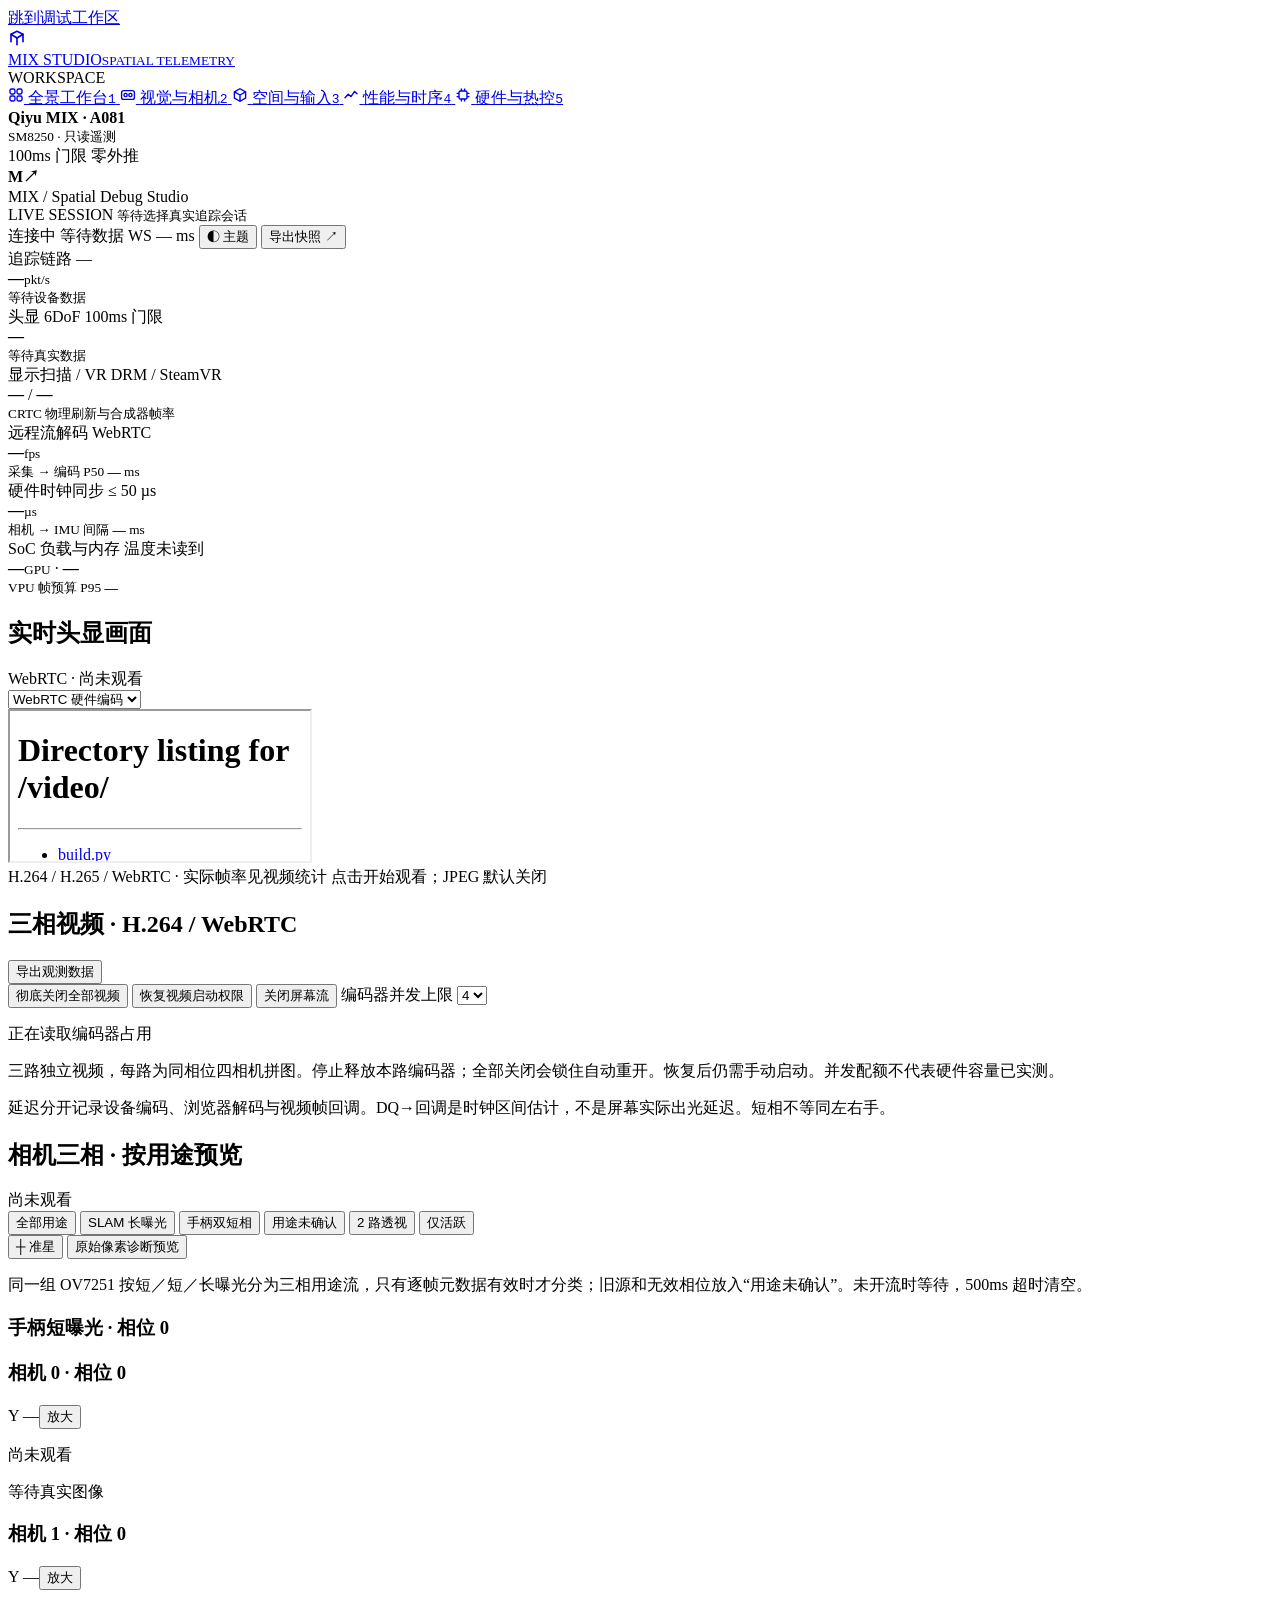
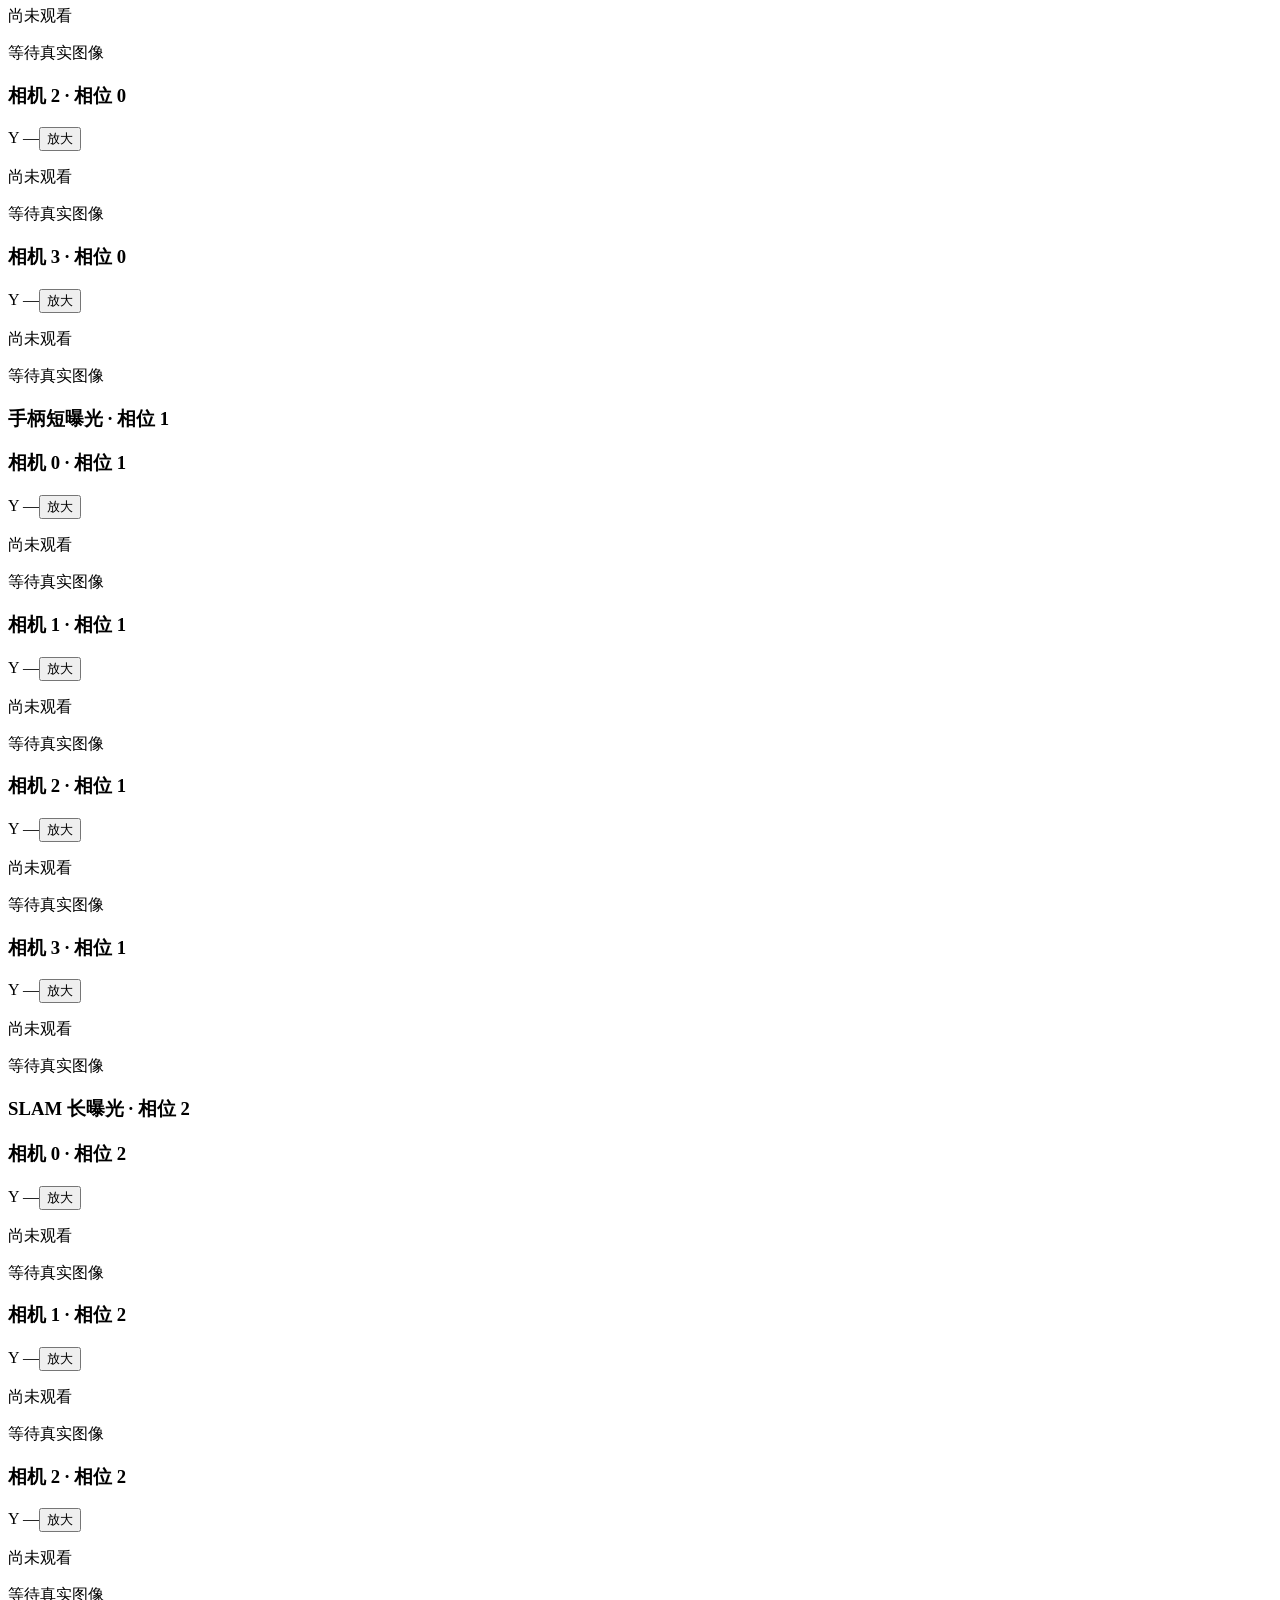
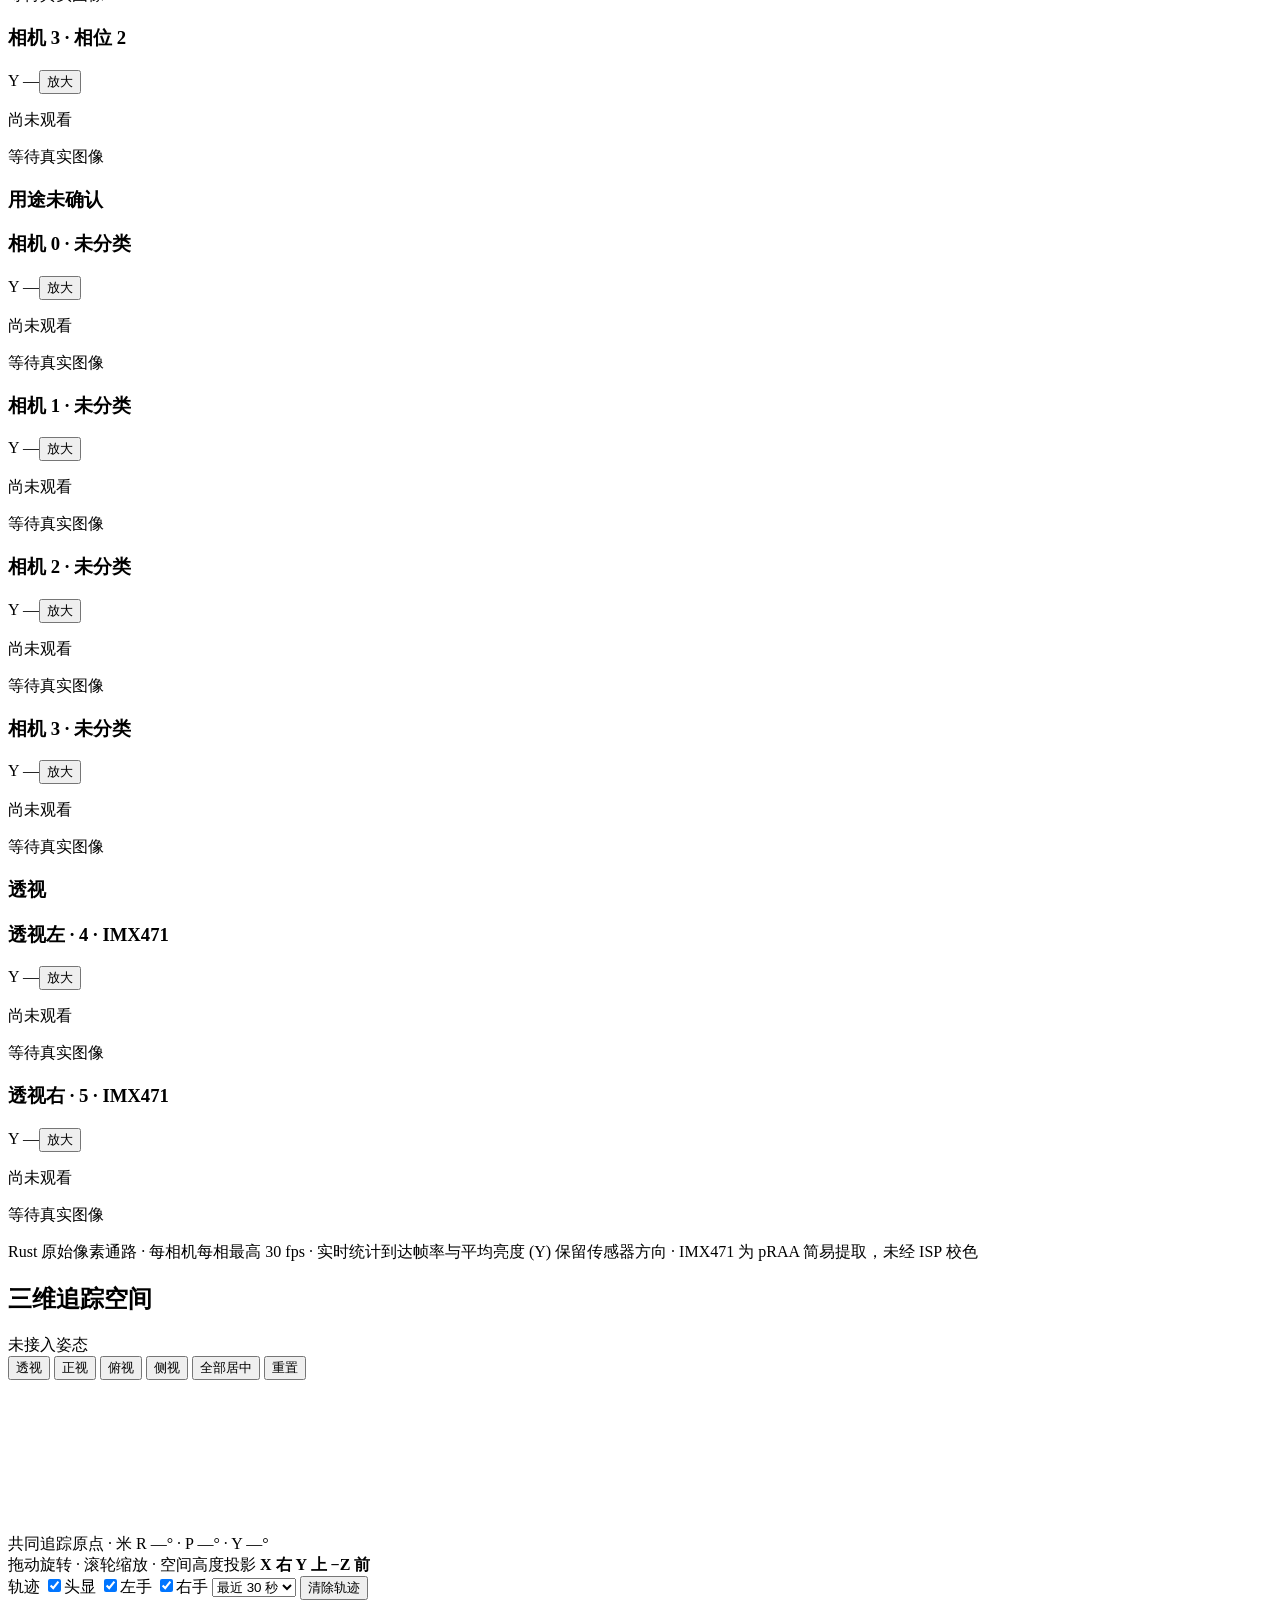
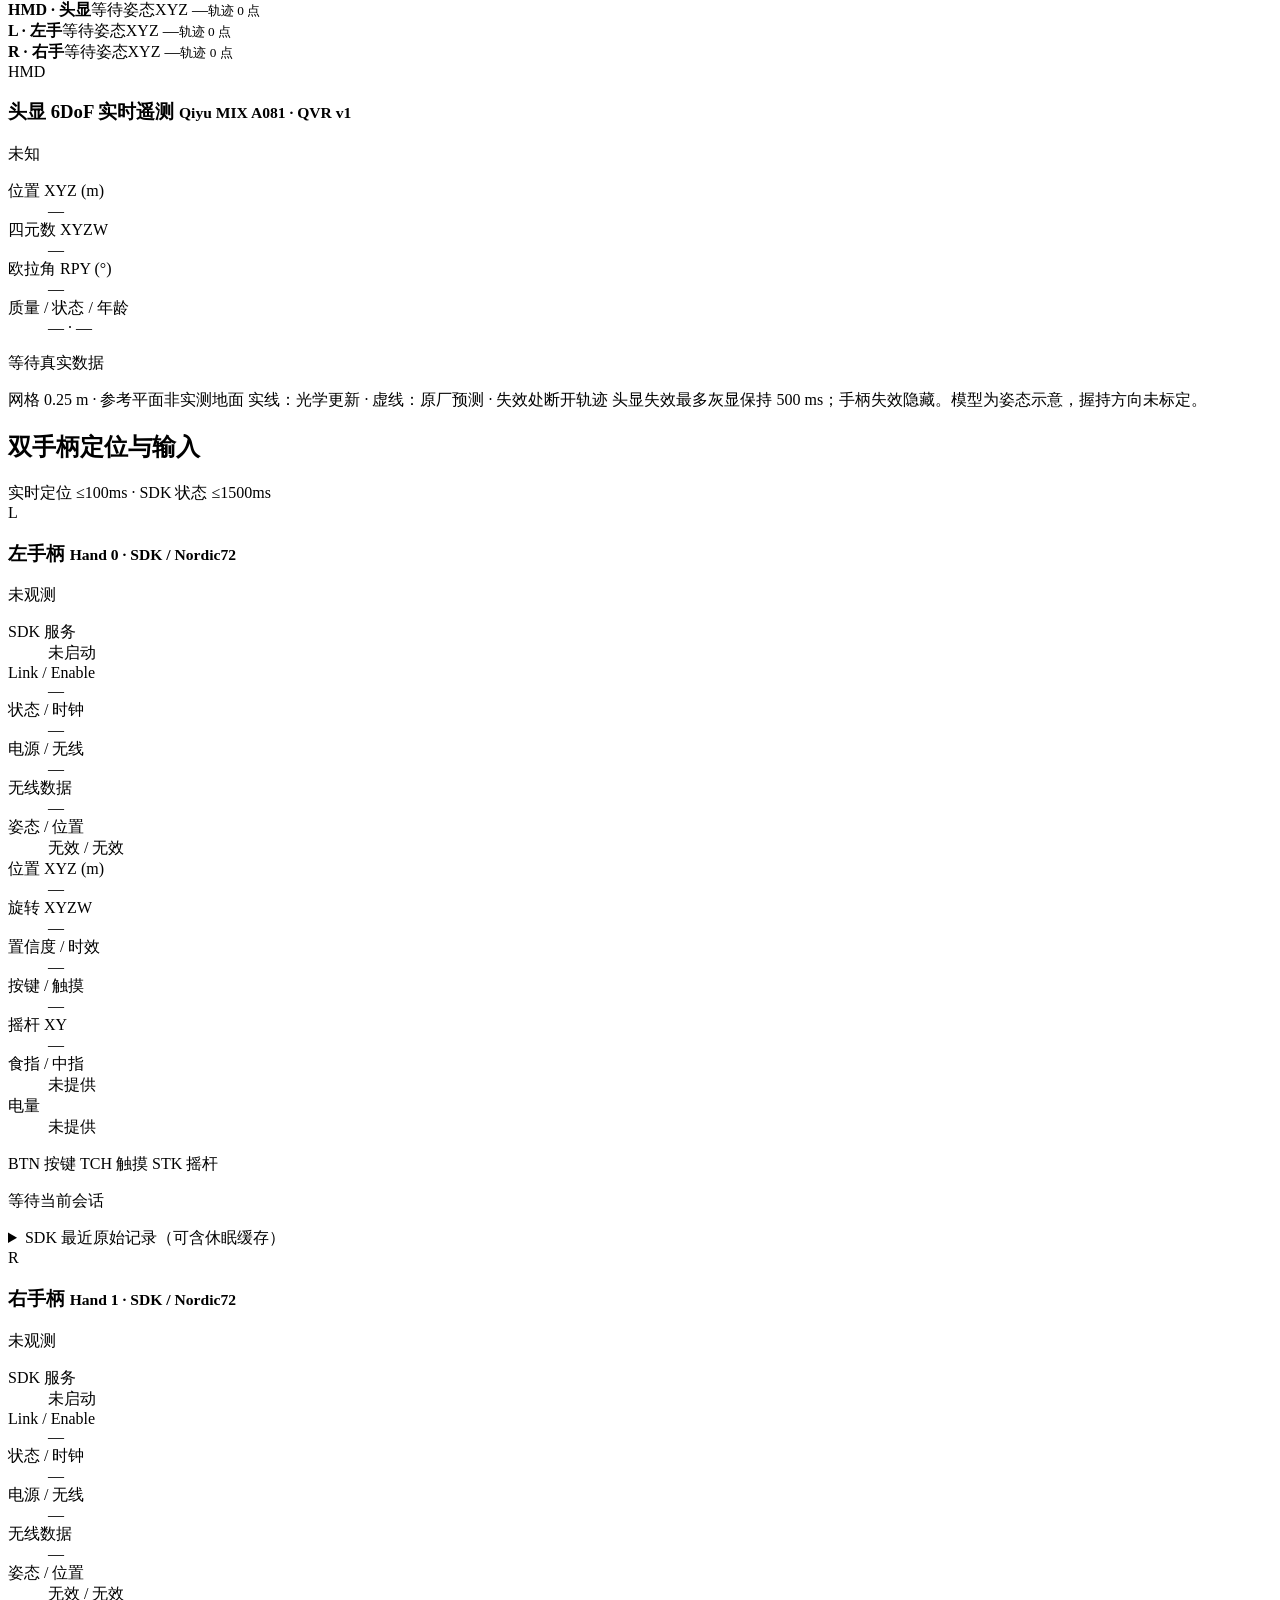
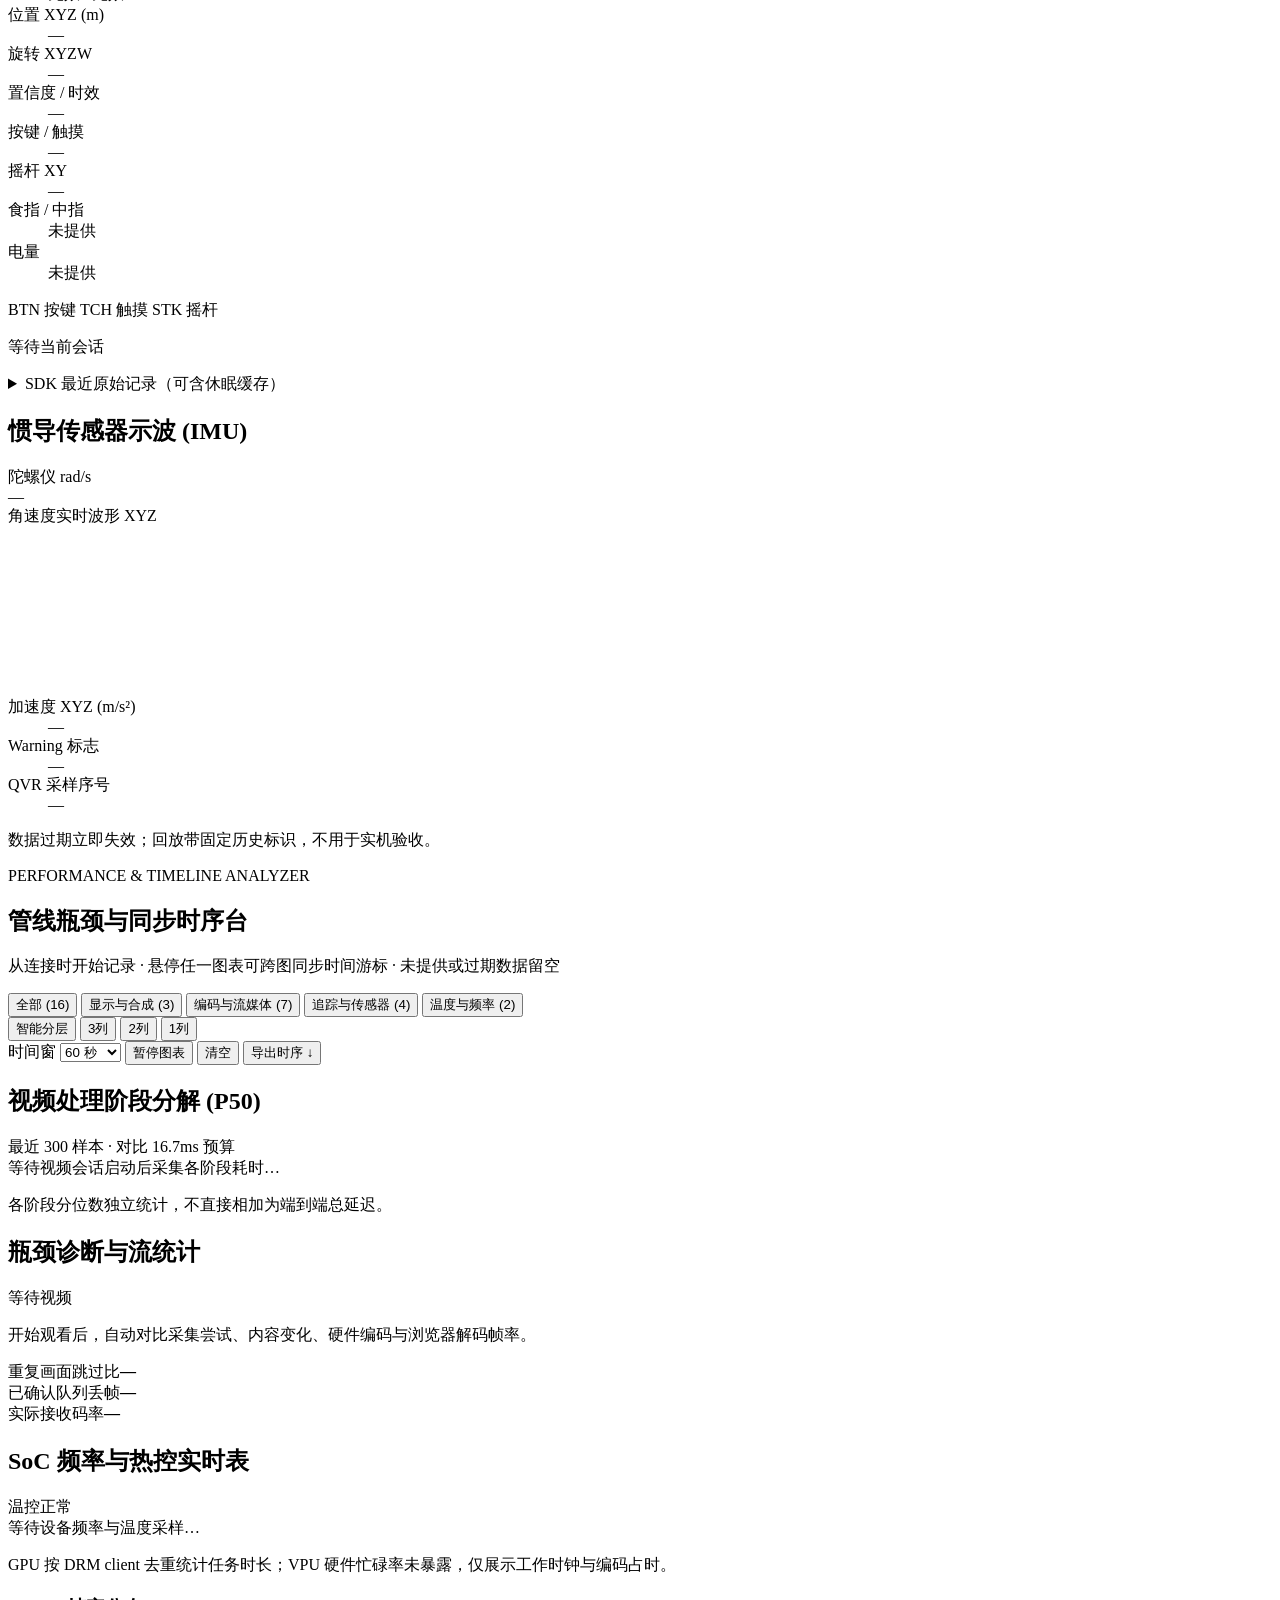
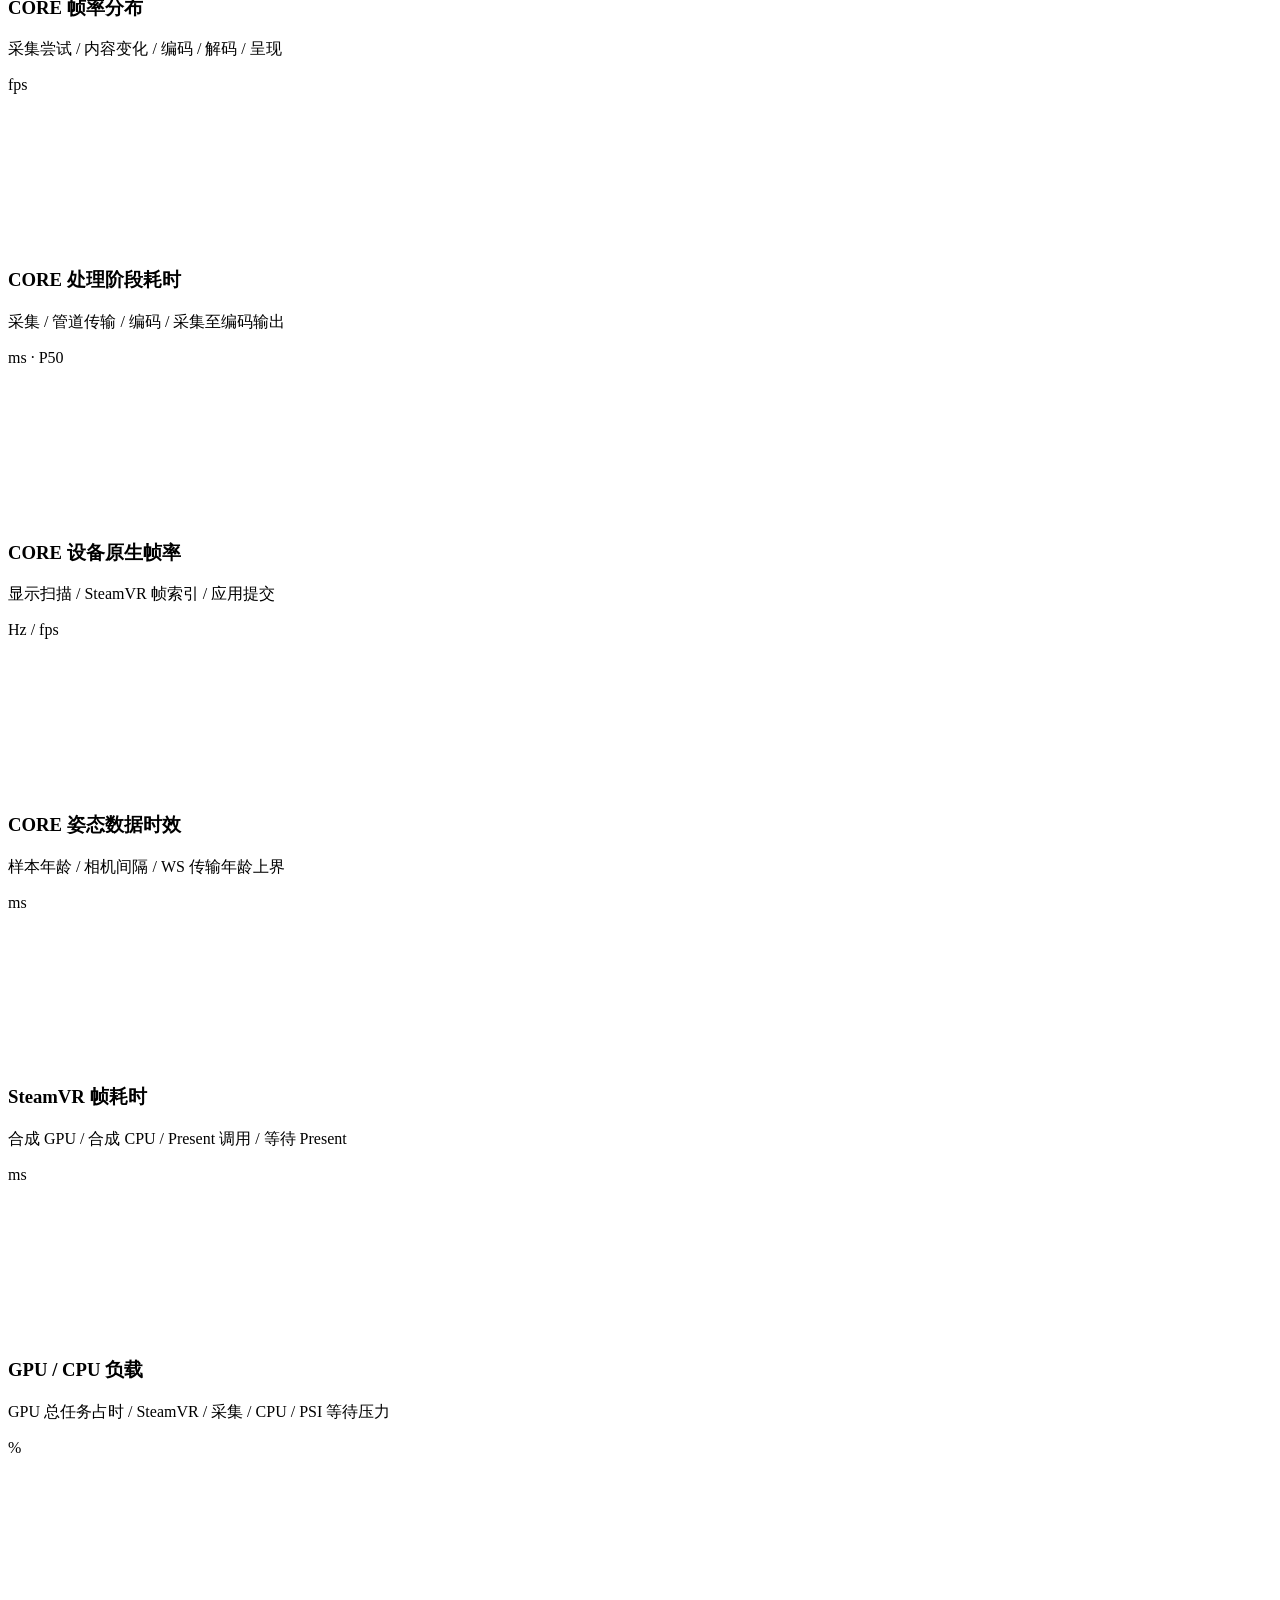
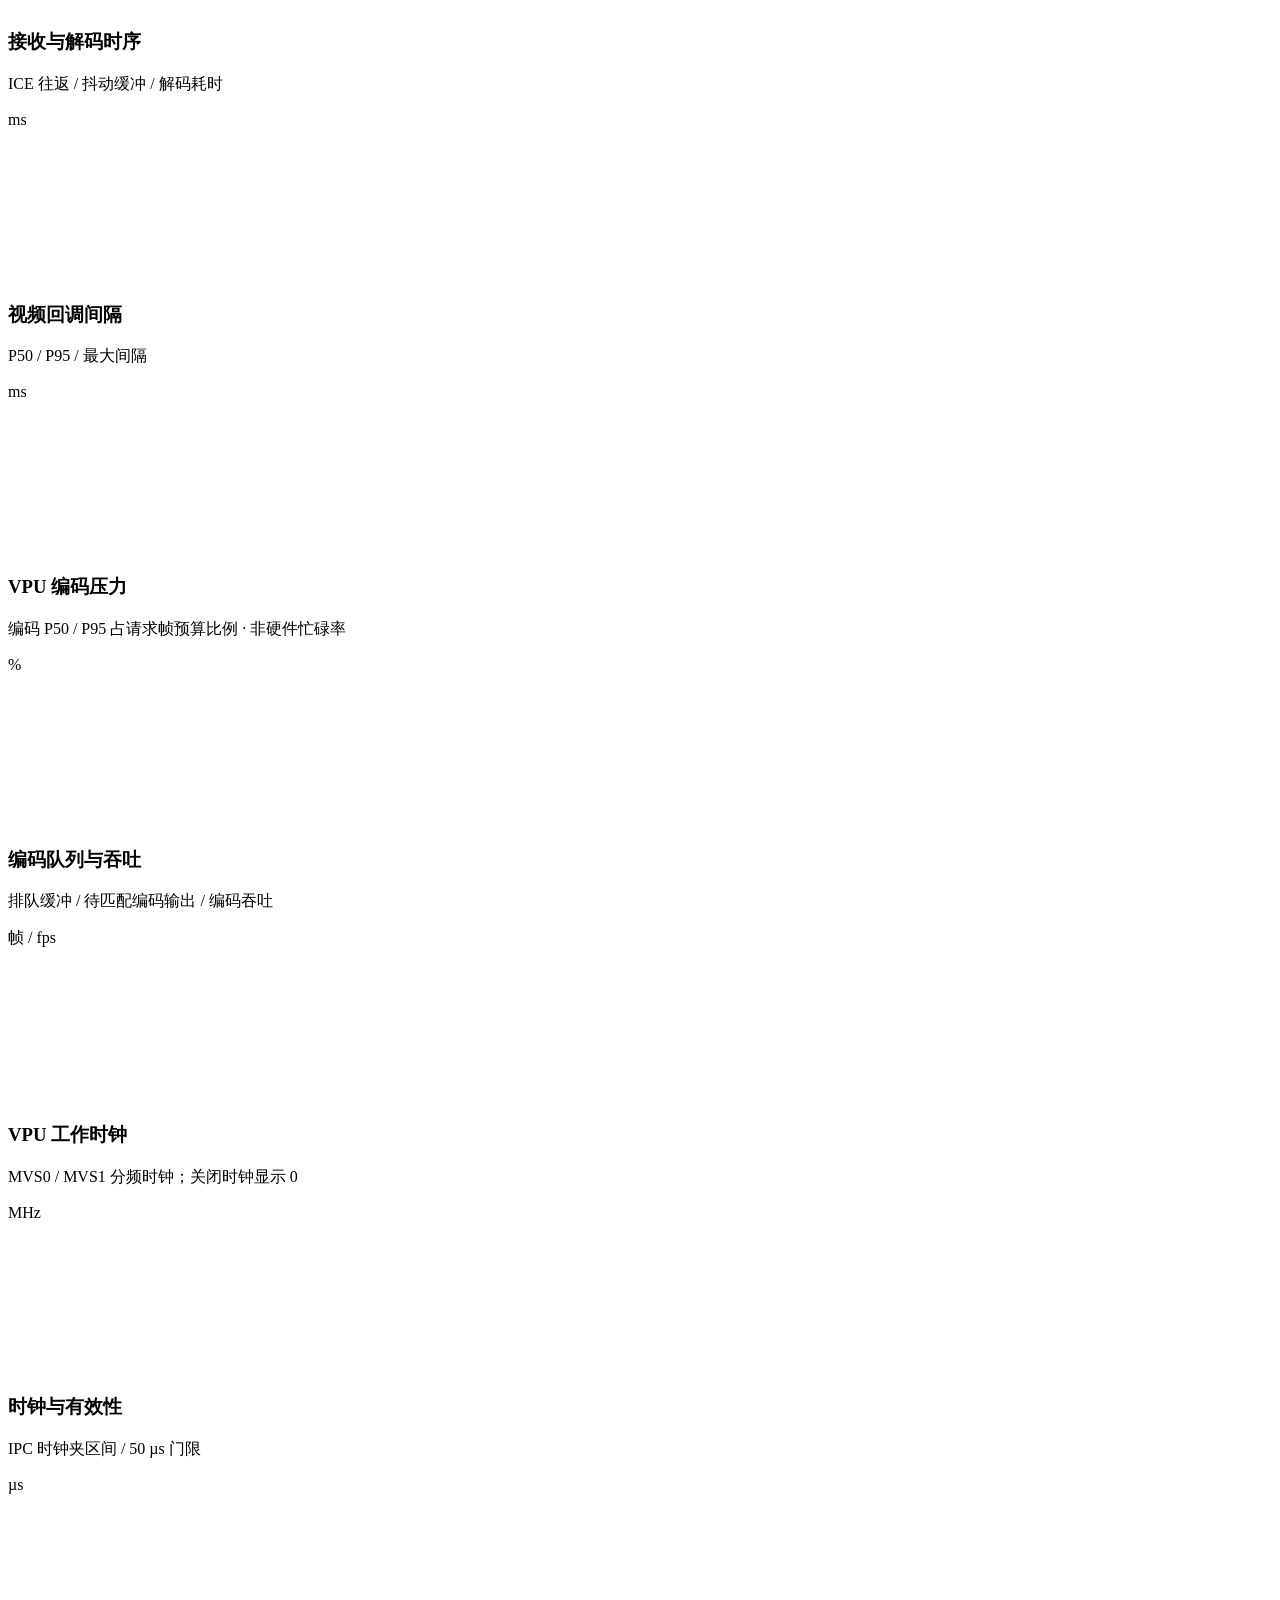
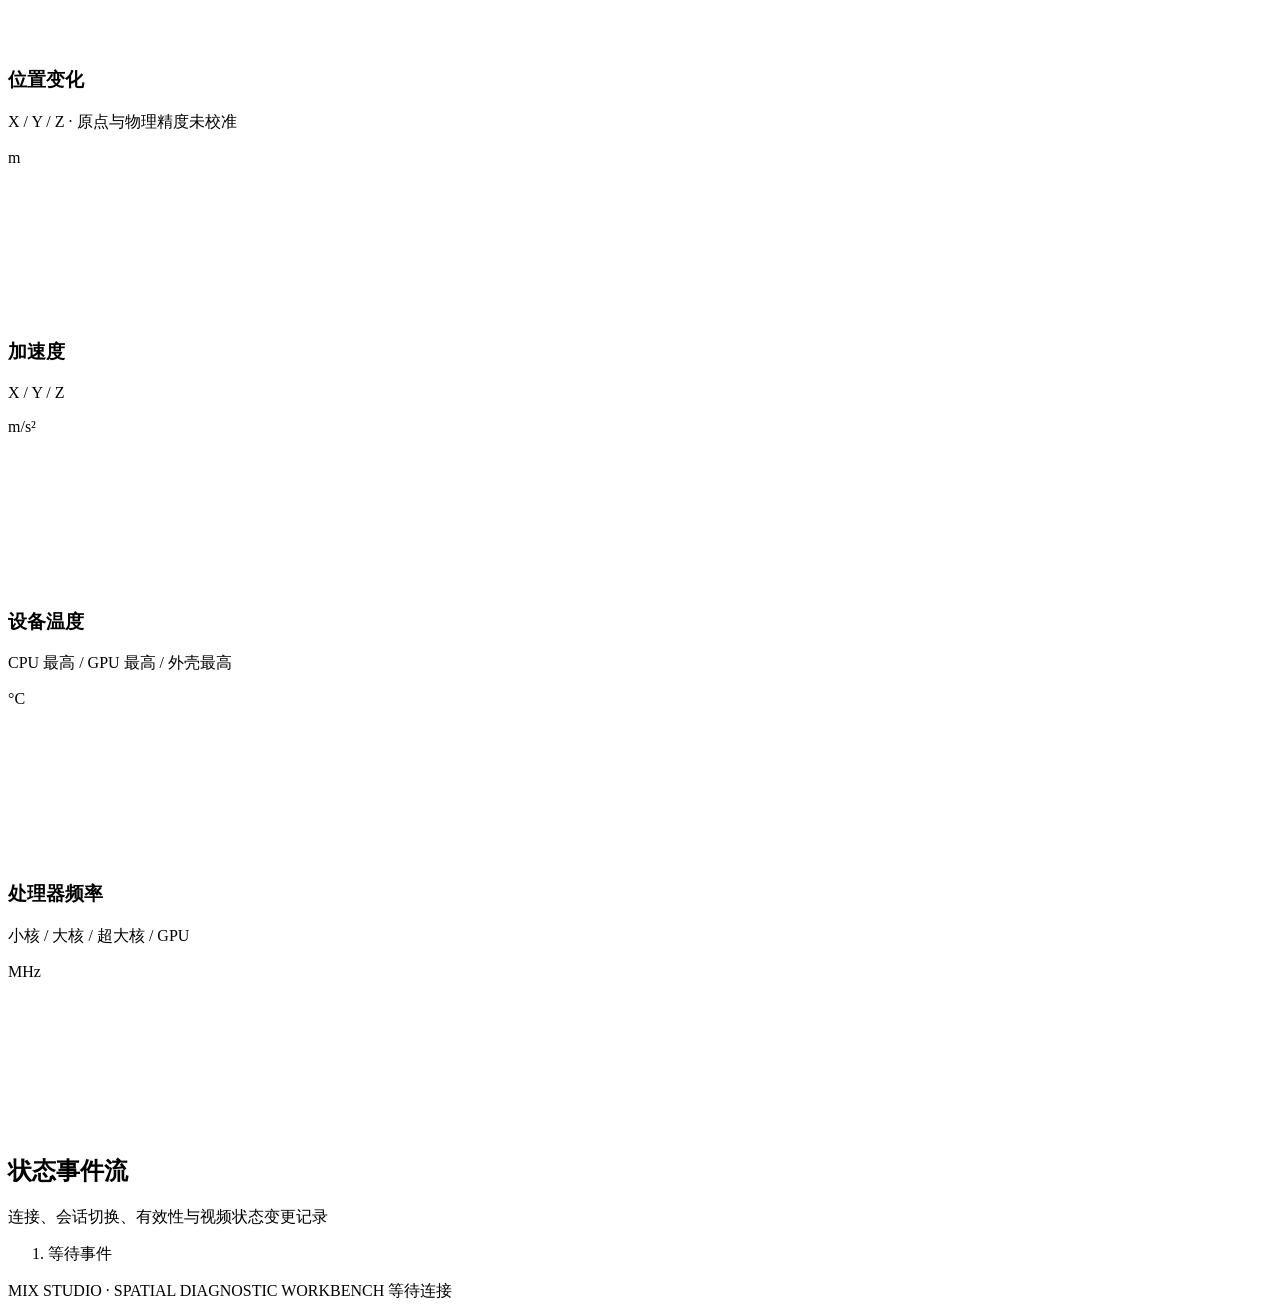
==== commit e0883bda: "Sync deployed camera labels and preview status before extending telemetry" ====
--- a/frontend/index.html
+++ b/frontend/index.html
@@ -50,7 +50,7 @@
   </div>
 
   <div class="rail-foot">
-    <div class="rail-device"><span class="dot" id="rail-dot"></span> <b>XR MIX · A081</b></div>
+    <div class="rail-device"><span class="dot" id="rail-dot"></span> <b>Qiyu MIX · A081</b></div>
     <small id="kernel-version">SM8250 · 只读遥测</small>
     <div class="rail-tags">
       <span>100ms 门限</span>
@@ -322,7 +322,7 @@
           <div class="device-title">
             <span class="device-icon">HMD</span>
             <div>
-              <h3>头显 6DoF 实时遥测 <small>XR MIX A081 · QVR v1</small></h3>
+              <h3>头显 6DoF 实时遥测 <small>Qiyu MIX A081 · QVR v1</small></h3>
             </div>
             <span id="head-status" class="badge">未知</span>
           </div>
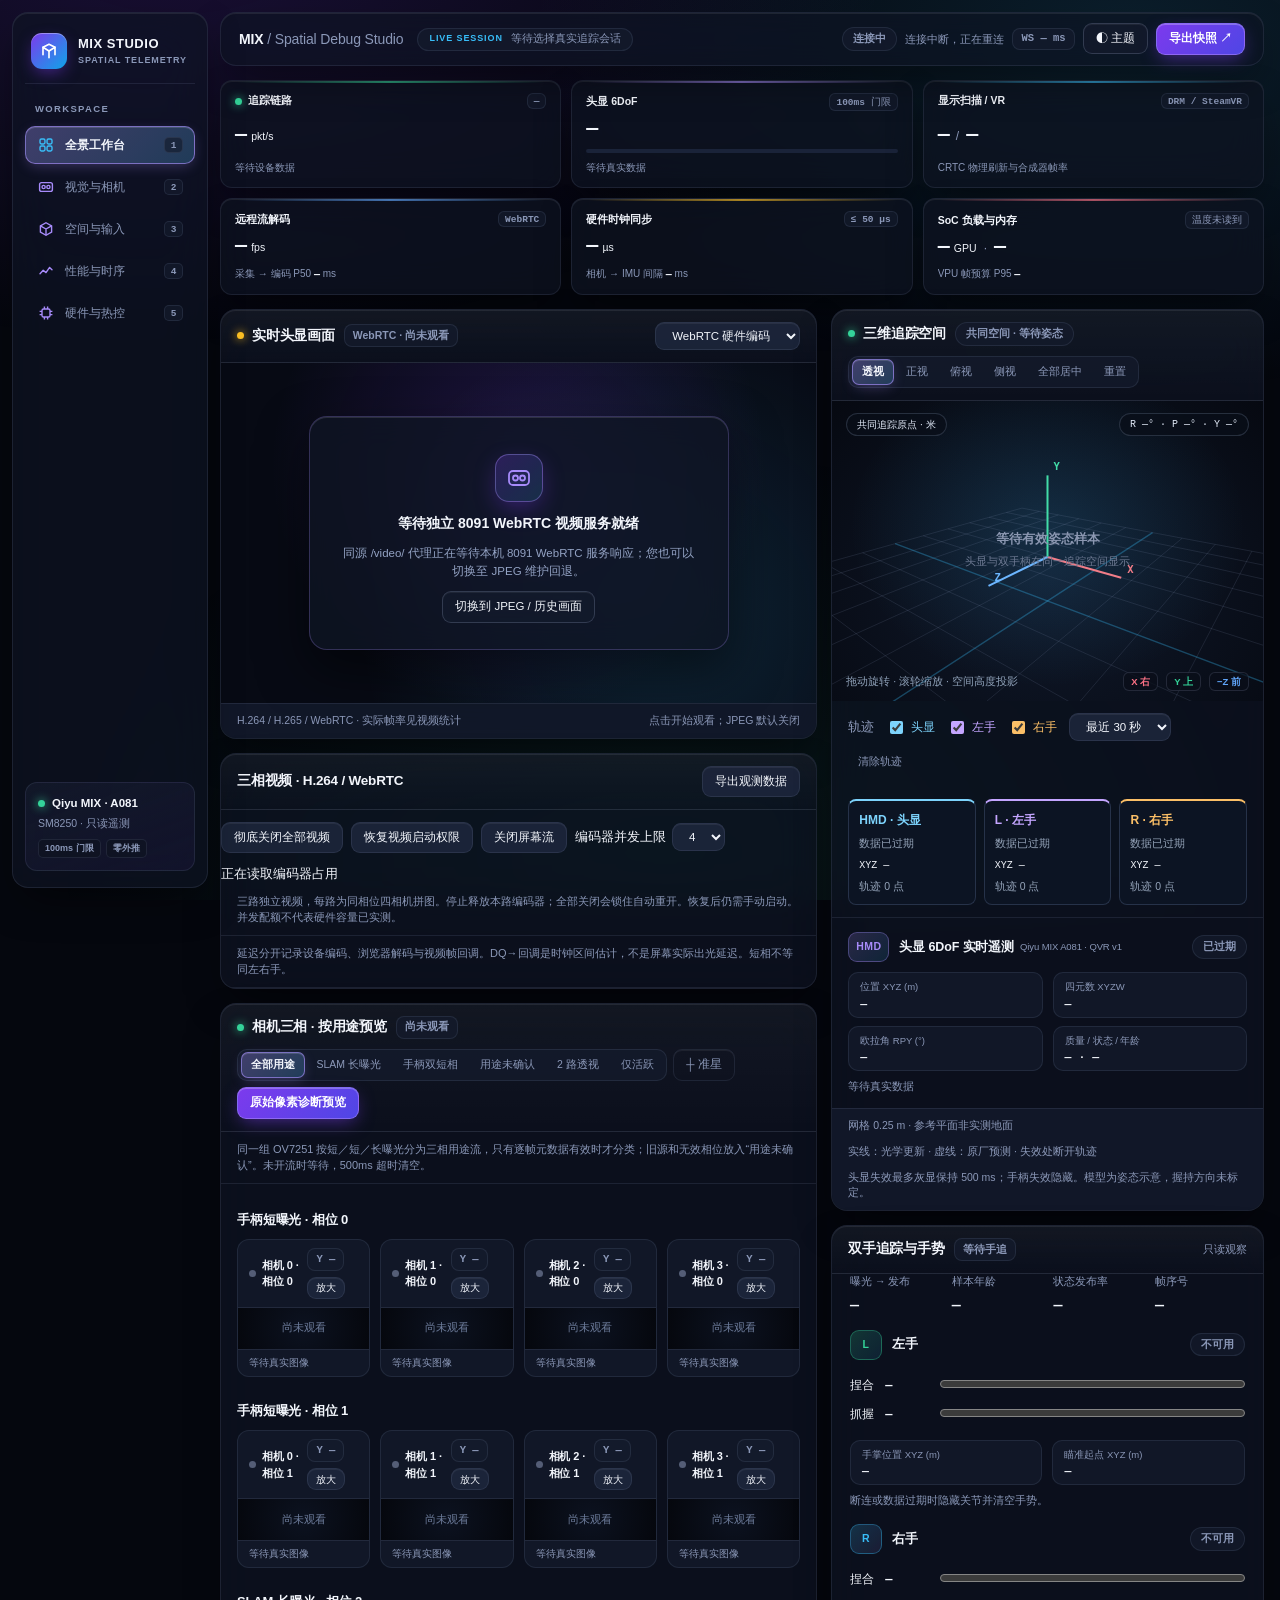
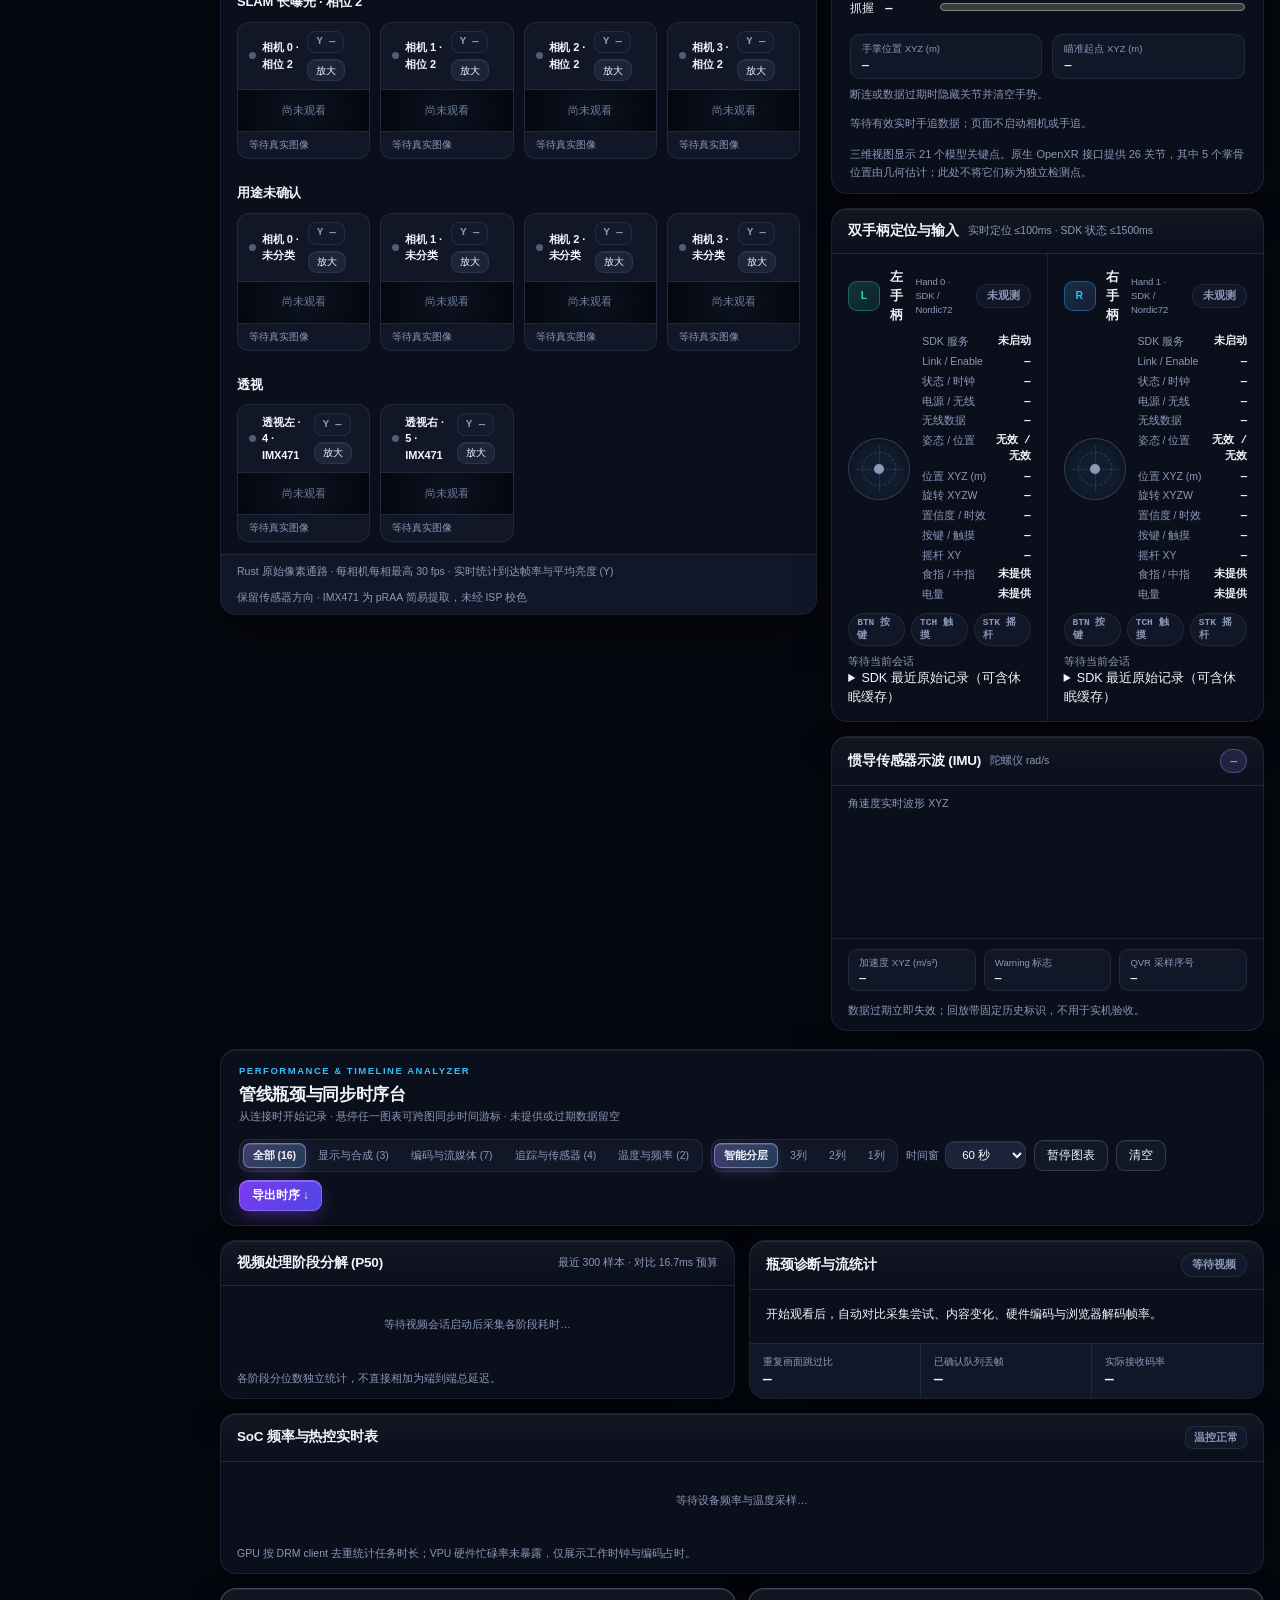
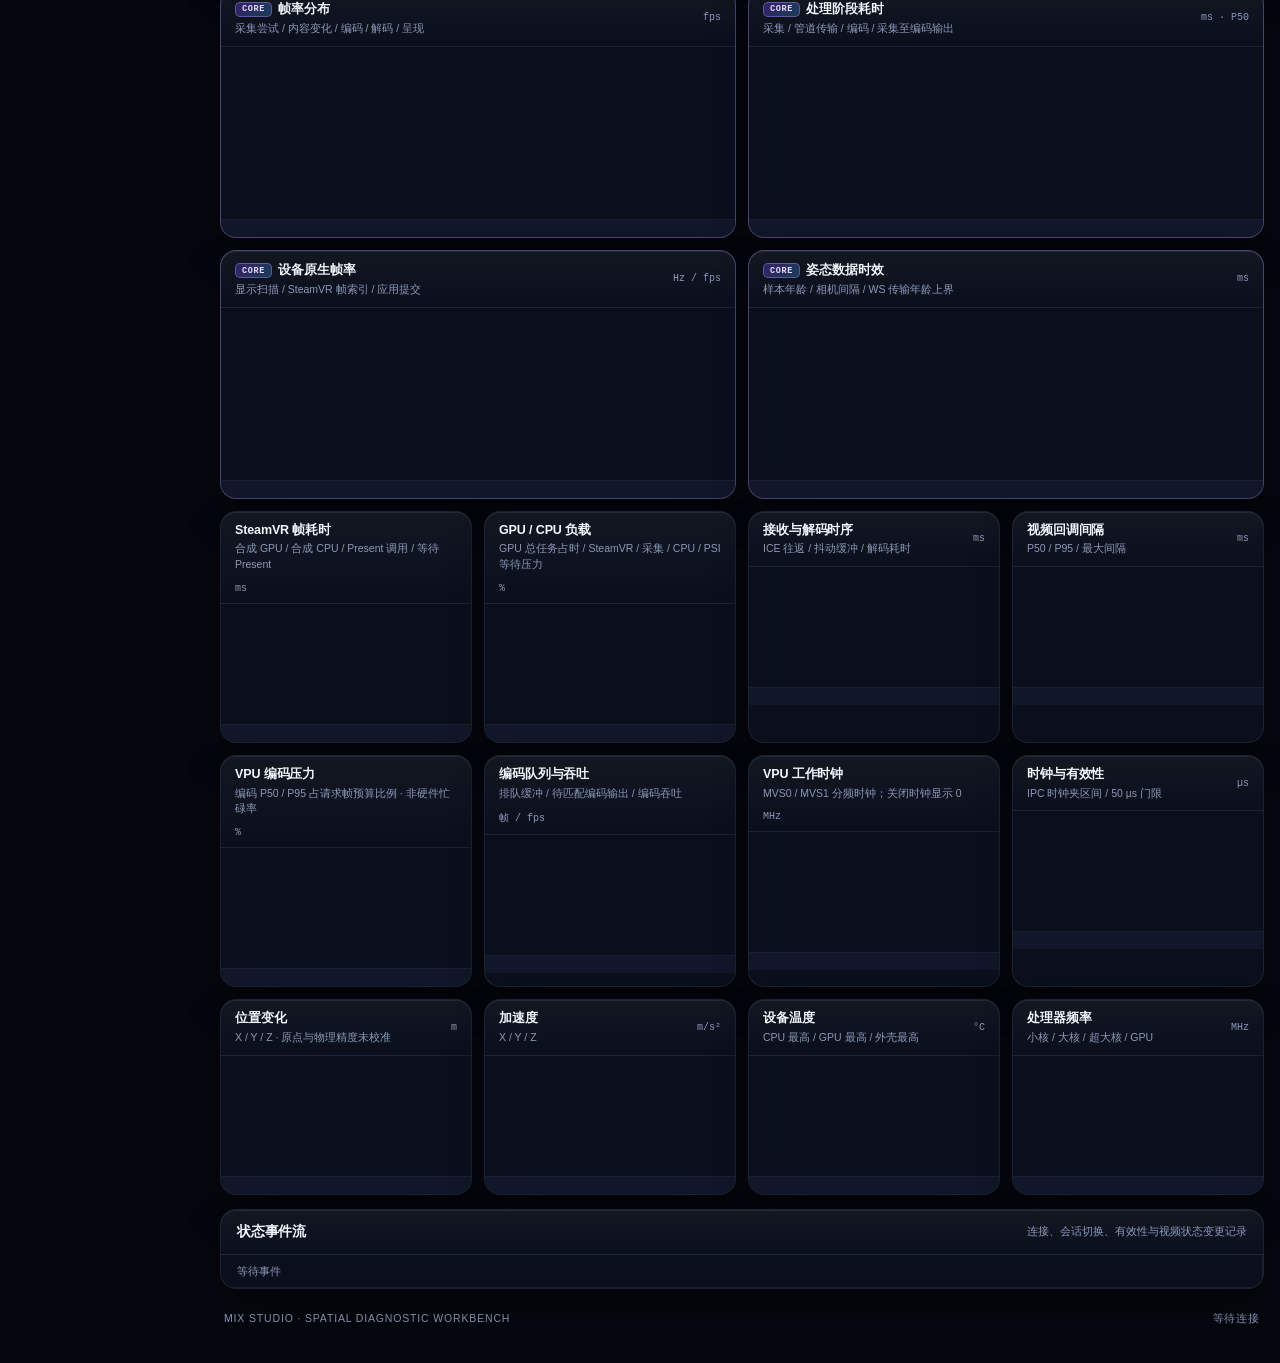
==== commit 097b825c: "Display fresh optical hand poses gestures and latency through a canonical observer" ====
--- a/frontend/index.html
+++ b/frontend/index.html
@@ -293,7 +293,7 @@
         </div>
 
         <div class="scene-wrap">
-          <canvas id="scene" role="img" aria-label="统一追踪空间：头显、左右手柄与运动轨迹；拖动旋转，滚轮缩放"></canvas>
+          <canvas id="scene" role="img" aria-label="统一追踪空间：头显、光学双手、手柄与运动轨迹；拖动旋转，滚轮缩放"></canvas>
           <div class="scene-top">
             <span id="coordinate" class="scene-tag">共同追踪原点 · 米</span>
             <span id="euler-hud" class="scene-tag mono">R —° · P —° · Y —°</span>
@@ -342,6 +342,7 @@
         </div>
       </section>
 
+<section class="panel hand-tracking-panel" id="hand-tracking-panel" aria-label="光学手追状态"><div class="panel-head"><div class="panel-title-group"><h2>双手追踪与手势</h2><span id="hands-stream-state" class="pill subtle">等待手追</span></div><span class="muted">只读观察</span></div><div class="hand-stream-metrics"><div><small>曝光 → 发布</small><strong id="hands-latency">—</strong></div><div><small>样本年龄</small><strong id="hands-age">—</strong></div><div><small>状态发布率</small><strong id="hands-rate">—</strong></div><div><small>帧序号</small><strong id="hands-sequence">—</strong></div></div><div class="controllers-grid"><article class="device hand-card"><div class="device-title"><span class="device-icon left">L</span><h3>左手</h3><span id="hand-left-state" class="badge">等待数据</span></div><div class="hand-gesture"><label>捏合 <strong id="hand-left-pinch">—</strong></label><meter id="hand-left-pinch-meter" min="0" max="1" value="0" aria-label="左手捏合程度"></meter><label>抓握 <strong id="hand-left-grab">—</strong></label><meter id="hand-left-grab-meter" min="0" max="1" value="0" aria-label="左手抓握程度"></meter></div><dl class="telemetry-grid"><div><dt>手掌位置 XYZ (m)</dt><dd id="hand-left-grip">—</dd></div><div><dt>瞄准起点 XYZ (m)</dt><dd id="hand-left-aim">—</dd></div></dl><p class="reason" id="hand-left-reason">等待手追服务</p></article><article class="device hand-card"><div class="device-title"><span class="device-icon right">R</span><h3>右手</h3><span id="hand-right-state" class="badge">等待数据</span></div><div class="hand-gesture"><label>捏合 <strong id="hand-right-pinch">—</strong></label><meter id="hand-right-pinch-meter" min="0" max="1" value="0" aria-label="右手捏合程度"></meter><label>抓握 <strong id="hand-right-grab">—</strong></label><meter id="hand-right-grab-meter" min="0" max="1" value="0" aria-label="右手抓握程度"></meter></div><dl class="telemetry-grid"><div><dt>手掌位置 XYZ (m)</dt><dd id="hand-right-grip">—</dd></div><div><dt>瞄准起点 XYZ (m)</dt><dd id="hand-right-aim">—</dd></div></dl><p class="reason" id="hand-right-reason">等待手追服务</p></article></div><p class="hand-source-note" id="hands-source-note">等待手追服务；页面不启动相机或手追。</p><p class="hand-source-note">三维视图显示 21 个模型关键点。原生 OpenXR 接口提供 26 关节，其中 5 个掌骨位置由几何估计；此处不将它们标为独立检测点。</p></section>
       <!-- 双手柄可视化检视面板 -->
       <aside class="panel devices" aria-label="双手柄状态检视">
         <div class="panel-head">
--- a/frontend/style.css
+++ b/frontend/style.css
@@ -0,0 +1,1311 @@
+:root {
+  color-scheme: dark;
+  --bg: #05070e;
+  --surface: rgba(15, 20, 34, 0.72);
+  --surface-2: rgba(22, 29, 47, 0.68);
+  --raised: rgba(30, 39, 62, 0.85);
+  --line: rgba(148, 163, 196, 0.13);
+  --line-strong: rgba(148, 163, 196, 0.25);
+  --text: #f3f6fc;
+  --muted: #8b98b8;
+  --accent: #a78bfa;
+  --accent-strong: #7c3aed;
+  --cyan: #38bdf8;
+  --green: #34d399;
+  --amber: #fbbf24;
+  --rose: #fb7185;
+  --blue: #60a5fa;
+  --grid: rgba(148, 163, 196, 0.11);
+  --shadow: 0 18px 42px -12px rgba(0, 0, 0, 0.55), inset 0 1px 0 0 rgba(255, 255, 255, 0.08);
+  --radius-lg: 16px;
+  --radius-md: 12px;
+  --radius-sm: 9px;
+  font-family: Inter, -apple-system, BlinkMacSystemFont, "SF Pro Display", "Segoe UI", "PingFang SC", "Noto Sans SC", sans-serif;
+}
+
+:root[data-theme=light] {
+  color-scheme: light;
+  --bg: #eef2f9;
+  --surface: rgba(255, 255, 255, 0.84);
+  --surface-2: rgba(244, 247, 253, 0.88);
+  --raised: rgba(235, 241, 250, 0.95);
+  --line: rgba(30, 41, 59, 0.09);
+  --line-strong: rgba(30, 41, 59, 0.18);
+  --text: #0f172a;
+  --muted: #586782;
+  --accent: #6d28d9;
+  --accent-strong: #5b21b6;
+  --cyan: #0284c7;
+  --green: #059669;
+  --amber: #d97706;
+  --rose: #e11d48;
+  --blue: #2563eb;
+  --grid: rgba(30, 41, 59, 0.08);
+  --shadow: 0 12px 32px -8px rgba(15, 23, 42, 0.08), inset 0 1px 0 0 rgba(255, 255, 255, 0.9);
+}
+
+* { box-sizing: border-box; }
+html { scroll-behavior: smooth; scroll-padding-top: 84px; }
+body {
+  margin: 0;
+  background: var(--bg);
+  color: var(--text);
+  font-size: 12.5px;
+  line-height: 1.5;
+  font-variant-numeric: tabular-nums;
+  -webkit-font-smoothing: antialiased;
+  overflow-x: hidden;
+}
+[hidden] { display: none !important; }
+
+/* 极光空间氛围层 (Aurora Mesh Backdrop) */
+.ambient-backdrop {
+  position: fixed;
+  inset: 0;
+  pointer-events: none;
+  z-index: -1;
+  overflow: hidden;
+  background:
+    radial-gradient(1100px 640px at 14% -8%, rgba(124, 58, 237, 0.18), transparent 65%),
+    radial-gradient(960px 580px at 88% 4%, rgba(56, 189, 248, 0.13), transparent 62%),
+    radial-gradient(900px 620px at 52% 96%, rgba(52, 211, 153, 0.09), transparent 68%);
+}
+:root[data-theme=light] .ambient-backdrop {
+  background:
+    radial-gradient(1100px 640px at 14% -8%, rgba(124, 58, 237, 0.09), transparent 65%),
+    radial-gradient(960px 580px at 88% 4%, rgba(56, 189, 248, 0.09), transparent 62%),
+    radial-gradient(900px 620px at 52% 96%, rgba(52, 211, 153, 0.07), transparent 68%);
+}
+
+button, input, select { font: inherit; }
+button, select, input {
+  border: 1px solid var(--line);
+  border-radius: var(--radius-sm);
+  background: var(--raised);
+  color: var(--text);
+  padding: 6px 12px;
+  font-size: 11.5px;
+  box-shadow: inset 0 1px 0 rgba(255, 255, 255, 0.06);
+}
+button {
+  cursor: pointer;
+  transition: all .16s cubic-bezier(.16, 1, .3, 1);
+  display: inline-flex;
+  align-items: center;
+  justify-content: center;
+  gap: 6px;
+  white-space: nowrap;
+  font-weight: 500;
+}
+button:hover:not(:disabled) {
+  border-color: color-mix(in srgb, var(--accent) 55%, var(--line));
+  background: color-mix(in srgb, var(--accent) 16%, var(--raised));
+  transform: translateY(-1px);
+}
+button:active:not(:disabled) { transform: translateY(0); }
+button:disabled { opacity: .42; cursor: not-allowed; }
+
+button.active, .seg-btn.active, .view-tab.active, .nav-view.active {
+  background: linear-gradient(135deg, color-mix(in srgb, var(--accent) 26%, var(--raised)), color-mix(in srgb, var(--cyan) 16%, var(--raised)));
+  border-color: color-mix(in srgb, var(--accent) 60%, var(--line));
+  color: var(--text);
+  font-weight: 600;
+  box-shadow: 0 4px 14px -3px color-mix(in srgb, var(--accent) 32%, transparent), inset 0 1px 0 rgba(255, 255, 255, 0.14);
+}
+.btn-primary {
+  background: linear-gradient(135deg, #7c3aed, #4f46e5);
+  border-color: rgba(167, 139, 250, 0.55);
+  color: #ffffff;
+  font-weight: 600;
+  box-shadow: 0 6px 18px -4px rgba(124, 58, 237, 0.55), inset 0 1px 0 rgba(255, 255, 255, 0.25);
+}
+.btn-primary:hover:not(:disabled) {
+  background: linear-gradient(135deg, #8b5cf6, #6366f1);
+  border-color: rgba(196, 181, 253, 0.8);
+  color: #ffffff;
+}
+.btn-glass, .btn-secondary {
+  background: var(--surface-2);
+  backdrop-filter: blur(12px);
+  border-color: var(--line-strong);
+}
+.btn-ghost {
+  background: transparent;
+  border-color: var(--line);
+  color: var(--muted);
+}
+.btn-ghost[aria-pressed="true"] {
+  background: color-mix(in srgb, var(--green) 18%, var(--surface));
+  border-color: color-mix(in srgb, var(--green) 55%, var(--line));
+  color: var(--green);
+}
+
+:focus-visible { outline: 2px solid var(--accent); outline-offset: 2px; }
+a { color: inherit; text-decoration: none; }
+small { font-size: 10.5px; }
+h1, h2, h3, p { margin: 0; }
+h2 { font-size: 13.5px; font-weight: 650; letter-spacing: -0.015em; display: inline-flex; align-items: center; gap: 8px; }
+h3 { font-size: 12.5px; font-weight: 620; letter-spacing: -0.01em; display: inline-flex; align-items: center; gap: 6px; }
+.muted, .reason { color: var(--muted); }
+.reason { font-size: 10.5px; margin-top: 8px; line-height: 1.45; }
+.mono, .mono-readout { font-family: "JetBrains Mono", ui-monospace, SFMono-Regular, Menlo, Monaco, Consolas, monospace; }
+.mono-readout {
+  font-size: 11px;
+  font-weight: 600;
+  color: var(--accent);
+  background: color-mix(in srgb, var(--accent) 10%, var(--surface-2));
+  padding: 3px 9px;
+  border-radius: 999px;
+  border: 1px solid color-mix(in srgb, var(--accent) 28%, var(--line));
+}
+
+.pill, .badge {
+  display: inline-flex;
+  align-items: center;
+  gap: 5px;
+  padding: 3px 10px;
+  border: 1px solid var(--line);
+  border-radius: 999px;
+  font-size: 10.5px;
+  font-weight: 600;
+  white-space: nowrap;
+  color: var(--muted);
+  background: var(--surface-2);
+}
+.pill.subtle { border-radius: 8px; padding: 2.5px 8px; }
+.live {
+  color: var(--green);
+  background: color-mix(in srgb, var(--green) 13%, transparent);
+  border-color: color-mix(in srgb, var(--green) 38%, var(--line));
+  box-shadow: 0 0 16px -4px color-mix(in srgb, var(--green) 35%, transparent);
+}
+.replay, .held {
+  color: var(--amber);
+  background: color-mix(in srgb, var(--amber) 13%, transparent);
+  border-color: color-mix(in srgb, var(--amber) 38%, var(--line));
+}
+.stale, .invalid {
+  color: var(--rose);
+  background: color-mix(in srgb, var(--rose) 13%, transparent);
+  border-color: color-mix(in srgb, var(--rose) 38%, var(--line));
+}
+
+.dot {
+  display: inline-block;
+  width: 7px;
+  height: 7px;
+  border-radius: 50%;
+  background: var(--green);
+  box-shadow: 0 0 10px var(--green);
+  flex-shrink: 0;
+}
+.dot.amber { background: var(--amber); box-shadow: 0 0 10px var(--amber); }
+.dot.rose { background: var(--rose); box-shadow: 0 0 10px var(--rose); }
+.dot.idle { background: var(--muted); box-shadow: none; opacity: 0.55; }
+.red { color: var(--rose); }
+.green { color: var(--green); }
+.blue { color: var(--blue); }
+.skip-link { position: absolute; left: 220px; top: -100px; z-index: 50; background: var(--accent); color: #141221; padding: 10px 14px; border-radius: 8px; }
+.skip-link:focus { top: 8px; }
+
+/* 左侧悬浮玻璃侧栏 (Spatial Floating Dock) */
+.rail {
+  position: fixed;
+  top: 12px;
+  bottom: 12px;
+  left: 12px;
+  width: 196px;
+  padding: 16px 12px;
+  border: 1px solid var(--line);
+  border-radius: var(--radius-lg);
+  background: var(--surface);
+  backdrop-filter: blur(22px) saturate(150%);
+  box-shadow: var(--shadow);
+  z-index: 20;
+  display: flex;
+  flex-direction: column;
+  gap: 16px;
+  overflow-y: auto;
+}
+.rail-brand {
+  display: flex;
+  align-items: center;
+  gap: 11px;
+  padding: 4px 6px 14px;
+  border-bottom: 1px solid var(--line);
+}
+.brand-mark {
+  display: grid;
+  place-items: center;
+  width: 36px;
+  height: 36px;
+  border-radius: 11px;
+  background: linear-gradient(135deg, #7c3aed, #0ea5e9);
+  color: #ffffff;
+  box-shadow: 0 6px 16px -3px rgba(124, 58, 237, 0.5), inset 0 1px 0 rgba(255, 255, 255, 0.35);
+}
+.brand-text {
+  font-weight: 750;
+  letter-spacing: 0.04em;
+  font-size: 13px;
+  line-height: 1.2;
+}
+.brand-text small {
+  display: block;
+  font-size: 9px;
+  letter-spacing: 0.1em;
+  color: var(--muted);
+  font-weight: 600;
+  margin-top: 3px;
+}
+.rail-group { display: flex; flex-direction: column; gap: 4px; }
+.rail-label {
+  font-size: 9.5px;
+  font-weight: 700;
+  letter-spacing: 0.14em;
+  color: var(--muted);
+  padding: 2px 10px 6px;
+}
+.nav-view, .nav-link {
+  display: flex;
+  gap: 10px;
+  align-items: center;
+  padding: 9px 11px;
+  border-radius: 10px;
+  color: var(--muted);
+  border: 1px solid transparent;
+  background: transparent;
+  width: 100%;
+  text-align: left;
+  font-size: 12px;
+  font-weight: 520;
+  transition: all .15s ease;
+}
+.nav-view kbd {
+  margin-left: auto;
+  font: 600 9.5px ui-monospace, monospace;
+  padding: 1.5px 5.5px;
+  border-radius: 5px;
+  background: var(--surface-2);
+  border: 1px solid var(--line);
+  color: var(--muted);
+}
+.nav-view:hover, .nav-link:hover {
+  background: color-mix(in srgb, var(--accent) 11%, transparent);
+  color: var(--text);
+}
+.nav-icon {
+  display: inline-flex;
+  align-items: center;
+  justify-content: center;
+  width: 18px;
+  height: 18px;
+  color: var(--accent);
+}
+.nav-view.active .nav-icon { color: var(--cyan); }
+.rail-foot {
+  margin-top: auto;
+  padding: 12px;
+  border-radius: 12px;
+  background: linear-gradient(160deg, var(--surface-2), rgba(124, 58, 237, 0.07));
+  border: 1px solid var(--line);
+  font-size: 10.5px;
+  color: var(--muted);
+}
+.rail-device { display: flex; align-items: center; gap: 7px; color: var(--text); margin-bottom: 4px; font-size: 11.5px; }
+.rail-foot small { display: block; line-height: 1.4; }
+.rail-tags {
+  display: flex;
+  gap: 5px;
+  margin-top: 8px;
+}
+.rail-tags span {
+  font-size: 9px;
+  font-weight: 600;
+  padding: 2px 6px;
+  border-radius: 5px;
+  background: var(--surface);
+  border: 1px solid var(--line);
+  color: var(--muted);
+}
+
+/* 顶部悬浮毛玻璃导航栏 */
+.topbar {
+  margin: 12px 16px 0 220px;
+  min-height: 54px;
+  display: flex;
+  align-items: center;
+  justify-content: space-between;
+  gap: 12px;
+  border: 1px solid var(--line);
+  border-radius: var(--radius-lg);
+  padding: 8px 18px;
+  background: var(--surface);
+  backdrop-filter: blur(20px) saturate(150%);
+  box-shadow: var(--shadow);
+  position: sticky;
+  top: 12px;
+  z-index: 15;
+  flex-wrap: wrap;
+}
+.topbar-left { display: flex; align-items: center; gap: 14px; min-width: 0; }
+.brand { display: flex; gap: 8px; align-items: center; font-weight: 700; font-size: 14px; letter-spacing: -0.01em; white-space: nowrap; }
+.brand > b { display: none; }
+.brand .muted { font-weight: 450; }
+.session-badge {
+  display: inline-flex;
+  align-items: center;
+  gap: 8px;
+  background: var(--surface-2);
+  border: 1px solid var(--line);
+  border-radius: 999px;
+  padding: 3.5px 11px;
+  max-width: 360px;
+}
+.session-label {
+  font-size: 9px;
+  font-weight: 750;
+  letter-spacing: 0.1em;
+  color: var(--cyan);
+}
+.session-id {
+  font: 10.5px ui-monospace, monospace;
+  color: var(--muted);
+  overflow: hidden;
+  text-overflow: ellipsis;
+  white-space: nowrap;
+}
+.header-status { display: flex; align-items: center; gap: 8px; }
+.conn-text { font-size: 11px; color: var(--muted); }
+
+/* 主工作区容器 */
+main {
+  margin-left: 208px;
+  padding: 14px 16px 32px 12px;
+  max-width: 2280px;
+}
+
+/* Bento KPI 6 格高密度遥测矩阵 */
+.hud-ribbon {
+  display: grid;
+  grid-template-columns: repeat(6, minmax(0, 1fr));
+  gap: 10px;
+  margin-bottom: 14px;
+}
+.hud-cell {
+  position: relative;
+  padding: 12px 14px;
+  background: var(--surface);
+  backdrop-filter: blur(18px);
+  border: 1px solid var(--line);
+  border-radius: var(--radius-md);
+  box-shadow: var(--shadow);
+  display: flex;
+  flex-direction: column;
+  justify-content: space-between;
+  gap: 5px;
+  min-width: 0;
+  overflow: hidden;
+}
+.hud-cell::before {
+  content: "";
+  position: absolute;
+  top: 0;
+  left: 16px;
+  right: 16px;
+  height: 2px;
+  border-radius: 0 0 4px 4px;
+  background: linear-gradient(90deg, transparent, var(--accent), transparent);
+  opacity: 0.65;
+}
+.hud-cell[data-accent="emerald"]::before { background: linear-gradient(90deg, transparent, var(--green), transparent); }
+.hud-cell[data-accent="cyan"]::before { background: linear-gradient(90deg, transparent, var(--cyan), transparent); }
+.hud-cell[data-accent="blue"]::before { background: linear-gradient(90deg, transparent, var(--blue), transparent); }
+.hud-cell[data-accent="amber"]::before { background: linear-gradient(90deg, transparent, var(--amber), transparent); }
+.hud-cell[data-accent="rose"]::before { background: linear-gradient(90deg, transparent, var(--rose), transparent); }
+
+.hud-cell-head {
+  display: flex;
+  align-items: center;
+  justify-content: space-between;
+  gap: 6px;
+  font-size: 10.5px;
+  color: var(--muted);
+}
+.hud-title {
+  display: inline-flex;
+  align-items: center;
+  gap: 6px;
+  font-weight: 620;
+  color: var(--text);
+}
+.hud-tag {
+  font: 550 9.5px ui-monospace, monospace;
+  padding: 1.5px 6px;
+  border-radius: 6px;
+  background: var(--surface-2);
+  border: 1px solid var(--line);
+  color: var(--muted);
+  white-space: nowrap;
+  overflow: hidden;
+  text-overflow: ellipsis;
+  max-width: 115px;
+}
+.hud-cell-main {
+  display: flex;
+  align-items: baseline;
+  gap: 5px;
+  margin: 2px 0;
+  white-space: nowrap;
+}
+.hud-cell-main strong {
+  font: 700 20px/1.12 "JetBrains Mono", ui-monospace, monospace;
+  letter-spacing: -0.04em;
+  color: var(--text);
+}
+.hud-sep { color: var(--muted); font-size: 12px; margin: 0 2px; }
+.hud-sub {
+  color: var(--muted);
+  font-size: 10px;
+  white-space: nowrap;
+  overflow: hidden;
+  text-overflow: ellipsis;
+}
+.hud-sub b { color: var(--text); font-family: ui-monospace, monospace; font-weight: 650; }
+.hud-progress {
+  height: 4px;
+  background: var(--raised);
+  border-radius: 99px;
+  overflow: hidden;
+  margin: 2px 0;
+}
+.hud-progress-fill {
+  height: 100%;
+  width: 0%;
+  background: linear-gradient(90deg, var(--green), var(--cyan));
+  border-radius: 99px;
+  transition: width .12s linear, background-color .15s;
+}
+
+/* 主双栏 Bento 工作台布局 */
+.workspace {
+  display: grid;
+  grid-template-columns: minmax(0, 1.38fr) minmax(380px, 1fr);
+  gap: 14px;
+  align-items: start;
+}
+.visual-column, .spatial-column {
+  display: flex;
+  flex-direction: column;
+  gap: 14px;
+  min-width: 0;
+}
+
+/* 视图模式切换支持 */
+body[data-view="visual"] .spatial-column,
+body[data-view="visual"] .timeline-section { display: none; }
+body[data-view="visual"] .workspace { grid-template-columns: 1fr; }
+body[data-view="visual"] .visual-column {
+  display: grid;
+  grid-template-columns: minmax(0, 1.15fr) minmax(0, 1fr);
+  align-items: start;
+}
+
+body[data-view="spatial"] .visual-column,
+body[data-view="spatial"] .timeline-section { display: none; }
+body[data-view="spatial"] .workspace { grid-template-columns: 1fr; }
+body[data-view="spatial"] .spatial-column {
+  display: grid;
+  grid-template-columns: minmax(0, 1.25fr) minmax(370px, 1fr);
+  align-items: start;
+}
+body[data-view="spatial"] .scene-panel { grid-row: 1 / span 2; }
+body[data-view="spatial"] .scene-wrap { height: 440px; }
+
+body[data-view="timing"] .workspace { display: none; }
+body[data-view="timing"] .timeline-section { margin-top: 0; }
+
+body[data-view="hardware"] .workspace { display: none; }
+body[data-view="hardware"] .timeline-section { margin-top: 0; }
+body[data-view="hardware"] .chart-panel:not([data-zone="hardware"]) { display: none; }
+
+/* 通用玻璃面板卡片 (Glassmorphism Panel) */
+.panel {
+  background: var(--surface);
+  backdrop-filter: blur(20px) saturate(140%);
+  border: 1px solid var(--line);
+  border-radius: var(--radius-lg);
+  overflow: hidden;
+  box-shadow: var(--shadow);
+}
+.panel-head {
+  padding: 12px 16px;
+  display: flex;
+  align-items: center;
+  justify-content: space-between;
+  gap: 10px;
+  border-bottom: 1px solid var(--line);
+  background: linear-gradient(180deg, rgba(255, 255, 255, 0.03), transparent);
+  flex-wrap: wrap;
+}
+.panel-title-group {
+  display: flex;
+  align-items: center;
+  gap: 9px;
+  flex-wrap: wrap;
+}
+.panel-actions, .camera-toolbar {
+  display: flex;
+  align-items: center;
+  gap: 6px;
+  flex-wrap: wrap;
+}
+.panel-head p { font-size: 10.5px; color: var(--muted); margin-top: 2px; }
+.panel-head .muted { font-size: 10.5px; }
+
+/* 胶囊分段控制器 */
+.seg-group {
+  display: inline-flex;
+  background: var(--surface-2);
+  border: 1px solid var(--line);
+  border-radius: 10px;
+  padding: 2.5px;
+  gap: 2px;
+}
+.seg-btn {
+  border: 1px solid transparent;
+  background: transparent;
+  padding: 4px 9px;
+  font-size: 10.5px;
+  border-radius: 7px;
+  color: var(--muted);
+  box-shadow: none;
+}
+.seg-btn:hover:not(:disabled) { transform: none; }
+
+/* 实时画面区 */
+.video-stage-wrap {
+  position: relative;
+  min-height: 330px;
+  background: #04060c;
+}
+#video-frame {
+  display: block;
+  border: 0;
+  width: 100%;
+  min-height: 340px;
+  background: transparent;
+}
+.video-standby {
+  position: absolute;
+  inset: 0;
+  background:
+    radial-gradient(circle at 50% 30%, rgba(124, 58, 237, 0.2), transparent 65%),
+    radial-gradient(circle at 75% 75%, rgba(56, 189, 248, 0.14), transparent 60%),
+    #070a14;
+  display: flex;
+  align-items: center;
+  justify-content: center;
+  padding: 24px;
+  z-index: 2;
+}
+.standby-card {
+  position: relative;
+  max-width: 420px;
+  text-align: center;
+  background: rgba(15, 21, 35, 0.78);
+  backdrop-filter: blur(16px);
+  border: 1px solid rgba(167, 139, 250, 0.25);
+  border-radius: 18px;
+  padding: 26px 28px;
+  display: flex;
+  flex-direction: column;
+  align-items: center;
+  gap: 11px;
+  box-shadow: 0 20px 50px rgba(0, 0, 0, 0.5), inset 0 1px 0 rgba(255, 255, 255, 0.12);
+}
+.standby-icon {
+  color: var(--accent);
+  width: 48px;
+  height: 48px;
+  display: grid;
+  place-items: center;
+  border-radius: 14px;
+  background: linear-gradient(135deg, rgba(124, 58, 237, 0.25), rgba(56, 189, 248, 0.15));
+  border: 1px solid rgba(167, 139, 250, 0.4);
+  box-shadow: 0 8px 24px -4px rgba(124, 58, 237, 0.4);
+}
+.standby-card strong { font-size: 14px; font-weight: 650; color: #f3f6fc; }
+.standby-card p { font-size: 11.5px; color: #94a3c4; line-height: 1.55; }
+
+.preview-options {
+  display: flex;
+  gap: 10px;
+  padding: 12px 16px;
+  flex-wrap: wrap;
+  align-items: flex-end;
+  border-bottom: 1px solid var(--line);
+  background: var(--surface-2);
+}
+.preview-options label {
+  font-size: 10px;
+  color: var(--muted);
+  display: flex;
+  flex-direction: column;
+  gap: 4px;
+}
+.preview-wrap {
+  height: 360px;
+  background: #05070e;
+  position: relative;
+  overflow: auto;
+  display: grid;
+  place-items: center;
+}
+.preview-wrap img { object-fit: contain; display: block; }
+#preview-empty {
+  position: absolute;
+  inset: 0;
+  display: flex;
+  flex-direction: column;
+  align-items: center;
+  justify-content: center;
+  gap: 8px;
+  color: var(--muted);
+}
+#preview-empty > span { font-size: 28px; color: var(--accent); opacity: 0.75; }
+.scene-footer {
+  padding: 9px 16px;
+  display: flex;
+  justify-content: space-between;
+  gap: 10px;
+  font-size: 10.5px;
+  color: var(--muted);
+  border-top: 1px solid var(--line);
+  background: var(--surface-2);
+  flex-wrap: wrap;
+}
+
+/* 传感器摄像头矩阵面板 */
+.camera-panel { scroll-margin-top: 84px; }
+.camera-note {
+  padding: 9px 16px;
+  color: var(--muted);
+  font-size: 11px;
+  border-bottom: 1px solid var(--line);
+}
+.camera-grid {
+  display: grid;
+  grid-template-columns: repeat(3, minmax(0, 1fr));
+  gap: 10px;
+  padding: 12px 16px;
+}
+.camera-grid { grid-template-columns: repeat(4, minmax(0, 1fr)); }
+.camera-group-title { grid-column: 1 / -1; margin: 14px 0 0; font-size: 13px; color: var(--text); }
+.camera-grid[data-filter="slam"] > :not([data-kind="slam"]),
+.camera-grid[data-filter="controller"] > :not([data-kind="controller"]),
+.camera-grid[data-filter="unclassified"] > :not([data-kind="unclassified"]),
+.camera-grid[data-filter="imx"] > :not([data-kind="imx"]) { display: none; }
+.camera-grid[data-filter="live"] .camera-card[data-live="false"] { display: none; }
+.camera-toolbar .seg-group { flex-wrap: wrap; }
+.camera-metrics { overflow-wrap: anywhere; }
+@media (max-width: 1200px) { .camera-grid { grid-template-columns: repeat(2, minmax(0, 1fr)); } }
+
+.camera-card {
+  min-width: 0;
+  border: 1px solid var(--line);
+  border-radius: var(--radius-md);
+  overflow: hidden;
+  background: var(--surface-2);
+  transition: border-color .16s, box-shadow .16s, transform .16s;
+}
+.camera-card:hover { border-color: var(--line-strong); }
+.camera-card[data-live="true"] {
+  border-color: color-mix(in srgb, var(--green) 48%, var(--line));
+  box-shadow: 0 0 22px -6px color-mix(in srgb, var(--green) 35%, transparent);
+}
+.camera-card-head {
+  display: flex;
+  align-items: center;
+  justify-content: space-between;
+  gap: 6px;
+  padding: 8px 11px;
+  border-bottom: 1px solid var(--line);
+}
+.camera-card-head h3 { font-size: 11px; display: flex; align-items: center; gap: 6px; }
+.camera-card-head button { font-size: 10px; padding: 2.5px 8px; }
+.camera-view {
+  aspect-ratio: 16/5;
+  background: radial-gradient(circle at center, #0c1220, #05070d);
+  position: relative;
+  display: flex;
+  align-items: center;
+  justify-content: center;
+  transition: aspect-ratio .18s ease;
+}
+.camera-grid[data-running="true"] .camera-view,
+.camera-card[data-live="true"] .camera-view {
+  aspect-ratio: 4/3;
+}
+.camera-view canvas {
+  display: block;
+  width: 100%;
+  height: 100%;
+  object-fit: contain;
+}
+.camera-crosshair-overlay {
+  position: absolute;
+  inset: 0;
+  pointer-events: none;
+  opacity: 0;
+  transition: opacity .15s;
+}
+.camera-grid.show-crosshair .camera-crosshair-overlay { opacity: 1; }
+.camera-crosshair-overlay::before,
+.camera-crosshair-overlay::after {
+  content: "";
+  position: absolute;
+  background: rgba(52, 211, 153, 0.45);
+}
+.camera-crosshair-overlay::before { left: 50%; top: 0; bottom: 0; width: 1px; }
+.camera-crosshair-overlay::after { top: 50%; left: 0; right: 0; height: 1px; }
+.camera-empty {
+  position: absolute;
+  color: #6e7d9c;
+  font-size: 10.5px;
+  text-align: center;
+  padding: 10px;
+}
+.camera-metrics {
+  padding: 6px 11px;
+  font: 10px ui-monospace, monospace;
+  color: var(--muted);
+  border-top: 1px solid var(--line);
+  display: flex;
+  justify-content: space-between;
+  align-items: center;
+  gap: 6px;
+}
+.camera-card:fullscreen { display: flex; flex-direction: column; border: 0; border-radius: 0; }
+.camera-card:fullscreen .camera-view { flex: 1; min-height: 0; aspect-ratio: auto; }
+.camera-view [hidden] { display: none !important; }
+
+/* 3D 追踪空间与内联头显检视器 */
+.scene-wrap {
+  position: relative;
+  height: 300px;
+  background:
+    radial-gradient(ellipse at 50% 42%, rgba(56, 189, 248, 0.14), transparent 65%),
+    radial-gradient(ellipse at 50% 60%, #10192b, #060911);
+  color: #c3cedc;
+}
+.scene-wrap canvas { width: 100%; height: 100%; touch-action: none; display: block; }
+.scene-tools { display: flex; flex-wrap: wrap; align-items: center; gap: 8px 12px; padding: 12px 16px; border-bottom: 1px solid var(--border); }
+.scene-key { display: inline-flex; align-items: center; gap: 5px; font-size: 12px; cursor: pointer; color: var(--device-color); }
+.head-key { --device-color: #7dd3fc; }
+.left-key { --device-color: #c4a5ff; }
+.right-key { --device-color: #fbbf67; }
+.scene-key input { accent-color: var(--device-color); }
+.scene-devices { display: grid; grid-template-columns: repeat(3, minmax(0, 1fr)); gap: 8px; padding: 12px 16px; }
+.scene-device { display: flex; flex-direction: column; gap: 6px; min-width: 0; padding: 10px; border: 1px solid #263249; border-top: 2px solid var(--device-color); border-radius: 8px; background: #0c1423; font-size: 11px; }
+.scene-device strong { color: var(--device-color); font-size: 12px; }
+.scene-device .mono { overflow-wrap: anywhere; font-size: 10px; }
+.scene-device small { color: #94a3b8; }
+.scene-device [data-tracking="optical"] { color: #6ee7b7; }
+.scene-device [data-tracking="predicted"], .scene-device [data-tracking="held"] { color: #fbbf67; }
+.scene-device [data-tracking="invalid"] { color: #94a3b8; }
+@media (max-width: 600px) {
+  .scene-devices { grid-template-columns: 1fr; }
+  .scene-device { display: grid; grid-template-columns: 1fr 1fr; }
+  .scene-top { flex-wrap: wrap; gap: 5px; }
+  .scene-bottom { flex-wrap: wrap; gap: 4px; }
+}
+.scene-top, .scene-bottom {
+  position: absolute;
+  left: 14px;
+  right: 14px;
+  display: flex;
+  justify-content: space-between;
+  align-items: center;
+  pointer-events: none;
+  font-size: 10.5px;
+}
+.scene-top { top: 12px; }
+.scene-bottom { bottom: 10px; color: #8fa1b8; }
+.scene-tag {
+  background: rgba(10, 15, 26, 0.76);
+  backdrop-filter: blur(8px);
+  border: 1px solid rgba(148, 163, 196, 0.22);
+  padding: 3px 10px;
+  border-radius: 999px;
+  color: #e2eaf8;
+  font-size: 10px;
+}
+.axis-pills { display: inline-flex; gap: 8px; }
+.axis-pills b {
+  padding: 1.5px 7px;
+  border-radius: 6px;
+  background: rgba(10, 15, 26, 0.72);
+  border: 1px solid rgba(148, 163, 196, 0.18);
+  font-size: 9.5px;
+}
+
+.hmd-inspector {
+  padding: 14px 16px;
+  border-top: 1px solid var(--line);
+}
+.device-title {
+  display: flex;
+  align-items: center;
+  gap: 10px;
+  margin-bottom: 10px;
+}
+.device-title > div { flex: 1; min-width: 0; }
+.device-title small {
+  display: block;
+  color: var(--muted);
+  font-size: 9.5px;
+  font-weight: 450;
+}
+.device-icon {
+  display: grid;
+  place-items: center;
+  min-width: 32px;
+  height: 30px;
+  padding: 0 7px;
+  background: linear-gradient(135deg, rgba(167, 139, 250, 0.2), rgba(56, 189, 248, 0.12));
+  border: 1px solid rgba(167, 139, 250, 0.35);
+  border-radius: 9px;
+  color: var(--accent);
+  font-size: 10.5px;
+  font-weight: 800;
+  letter-spacing: 0.04em;
+  flex-shrink: 0;
+}
+.device-icon.left {
+  color: var(--green);
+  background: linear-gradient(135deg, rgba(52, 211, 153, 0.2), rgba(56, 189, 248, 0.1));
+  border-color: rgba(52, 211, 153, 0.35);
+}
+.device-icon.right {
+  color: var(--cyan);
+  background: linear-gradient(135deg, rgba(56, 189, 248, 0.2), rgba(167, 139, 250, 0.1));
+  border-color: rgba(56, 189, 248, 0.35);
+}
+
+.telemetry-grid {
+  display: grid;
+  grid-template-columns: repeat(2, minmax(0, 1fr));
+  gap: 8px 10px;
+  margin: 0;
+}
+.telemetry-grid > div {
+  background: var(--surface-2);
+  border: 1px solid var(--line);
+  border-radius: 10px;
+  padding: 7px 11px;
+}
+.telemetry-grid dt {
+  font-size: 9.5px;
+  color: var(--muted);
+  margin-bottom: 2px;
+}
+.telemetry-grid dd {
+  margin: 0;
+  font: 600 11.5px "JetBrains Mono", ui-monospace, monospace;
+  color: var(--text);
+  text-align: left;
+  overflow-wrap: anywhere;
+}
+
+/* 双手柄并排可视化面板 */
+.controllers-grid {
+  display: grid;
+  grid-template-columns: repeat(2, minmax(0, 1fr));
+}
+.controller-card {
+  padding: 14px 16px;
+  border-right: 1px solid var(--line);
+  min-width: 0;
+}
+.controller-card:last-child { border-right: 0; }
+.controller-body {
+  display: grid;
+  grid-template-columns: 62px minmax(0, 1fr);
+  gap: 12px;
+  align-items: center;
+}
+.stick-pad {
+  width: 62px;
+  height: 62px;
+  border-radius: 50%;
+  background: radial-gradient(circle at center, rgba(56, 189, 248, 0.1), var(--surface-2));
+  border: 1px solid var(--line-strong);
+  position: relative;
+  overflow: hidden;
+  box-shadow: inset 0 2px 8px rgba(0, 0, 0, 0.35);
+}
+.stick-ring {
+  position: absolute;
+  inset: 13px;
+  border-radius: 50%;
+  border: 1px dashed var(--line-strong);
+}
+.stick-cross-h, .stick-cross-v {
+  position: absolute;
+  background: var(--line);
+}
+.stick-cross-h { top: 50%; left: 6px; right: 6px; height: 1px; }
+.stick-cross-v { left: 50%; top: 6px; bottom: 6px; width: 1px; }
+.stick-dot {
+  position: absolute;
+  width: 10px;
+  height: 10px;
+  border-radius: 50%;
+  background: var(--muted);
+  left: 50%;
+  top: 50%;
+  transform: translate(-50%, -50%);
+  transition: left .08s linear, top .08s linear, background-color .15s;
+}
+.stick-dot.active {
+  background: var(--green);
+  box-shadow: 0 0 12px var(--green), 0 0 0 3px rgba(52, 211, 153, 0.22);
+}
+.controller-dl {
+  display: grid;
+  grid-template-columns: auto 1fr;
+  gap: 4px 8px;
+  margin: 0;
+  font-size: 10.5px;
+}
+.controller-dl dt { color: var(--muted); }
+.controller-dl dd {
+  margin: 0;
+  text-align: right;
+  font-family: ui-monospace, monospace;
+  font-weight: 600;
+  overflow-wrap: anywhere;
+}
+.bitmask-strip {
+  display: flex;
+  gap: 6px;
+  margin-top: 10px;
+}
+.mask-pill {
+  font: 600 9.5px ui-monospace, monospace;
+  padding: 2.5px 8px;
+  border-radius: 999px;
+  background: var(--surface-2);
+  border: 1px solid var(--line);
+  color: var(--muted);
+}
+.mask-pill.active {
+  color: var(--green);
+  border-color: color-mix(in srgb, var(--green) 50%, var(--line));
+  background: color-mix(in srgb, var(--green) 16%, transparent);
+  box-shadow: 0 0 12px -3px color-mix(in srgb, var(--green) 40%, transparent);
+}
+
+/* 惯导传感器示波器 */
+.imu-chart-wrap { padding: 10px 16px 4px; }
+.signal-label {
+  display: flex;
+  justify-content: space-between;
+  align-items: center;
+  font-size: 10.5px;
+  color: var(--muted);
+  margin-bottom: 4px;
+}
+.inline-legend { display: inline-flex; gap: 10px; font-size: 10px; }
+.inline-legend i { display: inline-block; width: 7px; height: 7px; border-radius: 2px; margin-right: 4px; }
+#chart { width: 100%; height: 118px; display: block; }
+.imu-dl {
+  display: grid;
+  grid-template-columns: repeat(3, minmax(0, 1fr));
+  gap: 8px;
+  padding: 10px 16px;
+  margin: 0;
+  border-top: 1px solid var(--line);
+}
+.imu-dl > div {
+  background: var(--surface-2);
+  border: 1px solid var(--line);
+  border-radius: 9px;
+  padding: 6px 10px;
+}
+.imu-dl dt { font-size: 9.5px; color: var(--muted); }
+.imu-dl dd { margin: 2px 0 0; font: 600 11px ui-monospace, monospace; text-align: left; }
+.signals > .reason { padding: 0 16px 12px; margin-top: 2px; }
+
+/* 时序与性能分析工作区 */
+.timeline-section { margin-top: 18px; scroll-margin-top: 84px; }
+.timeline-topbar {
+  background: var(--surface);
+  backdrop-filter: blur(20px);
+  border: 1px solid var(--line);
+  border-radius: var(--radius-lg);
+  padding: 14px 18px;
+  margin-bottom: 14px;
+  display: flex;
+  align-items: center;
+  justify-content: space-between;
+  gap: 14px;
+  flex-wrap: wrap;
+  box-shadow: var(--shadow);
+}
+.eyebrow {
+  color: var(--cyan);
+  font-size: 9.5px;
+  font-weight: 750;
+  letter-spacing: 0.16em;
+  margin-bottom: 3px;
+}
+.timeline-title-block h2 { font-size: 16.5px; font-weight: 720; letter-spacing: -0.02em; }
+#chart-status { color: var(--muted); font-size: 10.5px; margin-top: 3px; }
+.timeline-controls {
+  display: flex;
+  gap: 8px;
+  align-items: center;
+  flex-wrap: wrap;
+}
+.window-select {
+  display: inline-flex;
+  align-items: center;
+  gap: 6px;
+  font-size: 11px;
+  color: var(--muted);
+}
+
+/* 三栏诊断行 */
+.diagnosis-row {
+  display: grid;
+  grid-template-columns: 1.05fr 1fr 1.1fr;
+  gap: 14px;
+  margin-bottom: 14px;
+}
+.stage-panel > .reason, .soc-live-panel > .reason { padding: 0 16px 12px; }
+#stage-bars, .soc-bars-grid { padding: 12px 16px; display: grid; gap: 9px; }
+.stage-empty { color: var(--muted); font-size: 11px; padding: 18px 0; text-align: center; }
+.stage-row {
+  display: grid;
+  grid-template-columns: 115px 1fr 74px;
+  gap: 10px;
+  align-items: center;
+  font-size: 10.5px;
+  color: var(--muted);
+}
+.stage-track {
+  height: 7.5px;
+  background: var(--raised);
+  border-radius: 99px;
+  overflow: hidden;
+}
+.stage-fill {
+  height: 100%;
+  background: var(--accent);
+  border-radius: 99px;
+  transition: width .22s ease;
+}
+.stage-row strong {
+  font: 600 11px ui-monospace, monospace;
+  color: var(--text);
+  text-align: right;
+}
+.insights { display: flex; flex-direction: column; justify-content: space-between; }
+.insights > p {
+  padding: 15px 16px;
+  font-size: 12px;
+  line-height: 1.65;
+  flex: 1;
+}
+.mini-stats {
+  display: grid;
+  grid-template-columns: repeat(3, 1fr);
+  border-top: 1px solid var(--line);
+  background: var(--surface-2);
+}
+.mini-stats > div {
+  padding: 11px 13px;
+  border-right: 1px solid var(--line);
+}
+.mini-stats > div:last-child { border-right: 0; }
+.mini-stats span { display: block; font-size: 9.5px; color: var(--muted); }
+.mini-stats strong { font: 700 14.5px ui-monospace, monospace; margin-top: 2px; display: block; }
+
+/* 图表矩阵与智能主次分层控制 */
+.chart-grid {
+  display: grid;
+  grid-template-columns: repeat(4, minmax(0, 1fr));
+  gap: 12px;
+}
+.hero-badge {
+  font: 750 8.5px ui-monospace, monospace;
+  letter-spacing: 0.08em;
+  padding: 1.5px 6px;
+  border-radius: 5px;
+  background: linear-gradient(135deg, rgba(124, 58, 237, 0.35), rgba(56, 189, 248, 0.25));
+  border: 1px solid rgba(167, 139, 250, 0.45);
+  color: #e9d5ff;
+}
+.chart-grid[data-cols="smart"][data-filter="all"] .chart-hero {
+  grid-column: span 2;
+  border-color: color-mix(in srgb, var(--accent) 32%, var(--line));
+}
+.chart-grid[data-cols="smart"][data-filter="all"] .chart-hero > canvas {
+  height: 172px;
+}
+.chart-grid[data-cols="smart"][data-filter="all"] .chart-panel:not(.chart-hero) > canvas {
+  height: 120px;
+}
+.chart-grid[data-cols="smart"]:not([data-filter="all"]),
+.chart-grid[data-cols="2"] {
+  grid-template-columns: repeat(2, minmax(0, 1fr));
+}
+.chart-grid[data-cols="3"] { grid-template-columns: repeat(3, minmax(0, 1fr)); }
+.chart-grid[data-cols="1"] { grid-template-columns: 1fr; }
+.chart-grid[data-filter="display"] .chart-panel:not([data-cat="display"]),
+.chart-grid[data-filter="video"] .chart-panel:not([data-cat="video"]),
+.chart-grid[data-filter="tracking"] .chart-panel:not([data-cat="tracking"]),
+.chart-grid[data-filter="thermal"] .chart-panel:not([data-cat="thermal"]) {
+  display: none;
+}
+
+.chart-panel .panel-head {
+  border-bottom: 1px solid color-mix(in srgb, var(--line) 65%, transparent);
+  padding: 9px 14px;
+}
+.unit { color: var(--muted); font: 10px ui-monospace, monospace; }
+.chart-panel > canvas {
+  width: 100%;
+  height: 165px;
+  display: block;
+  cursor: crosshair;
+}
+.chart-legend {
+  display: flex;
+  flex-wrap: wrap;
+  gap: 6px 12px;
+  padding: 7px 14px 10px;
+  color: var(--muted);
+  font-size: 10px;
+  border-top: 1px solid color-mix(in srgb, var(--line) 45%, transparent);
+  background: var(--surface-2);
+}
+.chart-legend span { display: inline-flex; align-items: center; gap: 4px; }
+.chart-legend i {
+  display: inline-block;
+  width: 7px;
+  height: 7px;
+  border-radius: 50%;
+}
+.chart-legend b {
+  color: var(--text);
+  font: 600 10px ui-monospace, monospace;
+  margin-left: 2px;
+}
+
+/* 事件日志流 */
+.event-panel { margin-top: 14px; }
+#event-list {
+  list-style: none;
+  margin: 0;
+  padding: 0;
+  max-height: 160px;
+  overflow: auto;
+  display: grid;
+  grid-template-columns: repeat(2, minmax(0, 1fr));
+}
+#event-list li {
+  display: flex;
+  gap: 12px;
+  padding: 8px 16px;
+  border-bottom: 1px solid var(--line);
+  border-right: 1px solid var(--line);
+  font-size: 11px;
+  align-items: center;
+}
+#event-list time { color: var(--cyan); font: 10px ui-monospace, monospace; white-space: nowrap; }
+#event-list .empty-event { color: var(--muted); grid-column: 1 / -1; }
+
+footer {
+  display: flex;
+  justify-content: space-between;
+  gap: 12px;
+  font-size: 10.5px;
+  letter-spacing: 0.08em;
+  color: var(--muted);
+  padding: 22px 4px 4px;
+}
+
+/* 响应式断点 */
+@media (max-width: 1450px) {
+  .hud-ribbon { grid-template-columns: repeat(3, minmax(0, 1fr)); }
+  .diagnosis-row { grid-template-columns: 1fr 1fr; }
+  .soc-live-panel { grid-column: 1 / -1; }
+}
+
+@media (max-width: 1150px) {
+  .rail { width: 62px; padding: 14px 8px; }
+  .brand-text, .rail-label, .nav-view span:not(.nav-icon), .nav-view kbd, .nav-link span, .rail-foot { display: none; }
+  .rail-brand { justify-content: center; padding: 0 0 10px; }
+  .nav-view, .nav-link { justify-content: center; padding: 10px 6px; }
+  .topbar { margin-left: 86px; }
+  main { margin-left: 74px; }
+  .workspace { grid-template-columns: 1fr; }
+  body[data-view="visual"] .visual-column,
+  body[data-view="spatial"] .spatial-column { grid-template-columns: 1fr; }
+}
+
+@media (max-width: 850px) {
+  .hud-ribbon { grid-template-columns: repeat(2, minmax(0, 1fr)); }
+  .diagnosis-row { grid-template-columns: 1fr; }
+  .chart-grid, .chart-grid[data-cols="3"], .chart-grid[data-cols="smart"] { grid-template-columns: 1fr; }
+  .chart-grid[data-cols="smart"][data-filter="all"] .chart-hero { grid-column: span 1; }
+  #event-list { grid-template-columns: 1fr; }
+}
+
+@media (max-width: 600px) {
+  .rail { display: none; }
+  .topbar { margin: 8px 10px 0; padding: 8px 12px; }
+  main { margin-left: 0; padding: 10px; }
+  .session-badge, #ws-bound { display: none; }
+  .hud-ribbon { grid-template-columns: 1fr 1fr; }
+  .hud-cell-main { flex-wrap: wrap; white-space: normal; }
+  .timeline-controls { min-width: 0; max-width: 100%; }
+  .timeline-controls .seg-group { flex-wrap: wrap; max-width: 100%; }
+  .controllers-grid, .telemetry-grid, .imu-dl { grid-template-columns: 1fr; }
+  .controller-card { border-right: 0; border-bottom: 1px solid var(--line); }
+  .camera-grid,
+  .camera-grid[data-filter="slam"],
+  .camera-grid[data-filter="imx"] {
+    grid-template-columns: 1fr;
+    padding: 10px;
+  }
+}
+
+@media (prefers-reduced-motion: reduce) {
+  html { scroll-behavior: auto; }
+  * { transition: none !important; }
+}
+
+.phase-video-grid { display:grid; grid-template-columns:repeat(auto-fit,minmax(min(100%,300px),1fr)); gap:16px; }
+.phase-video-card { min-width:0; padding:12px; border:1px solid var(--border, #3a404b); border-radius:12px; }
+.phase-video-card h3 { margin:0 0 8px; }
+.phase-video-view { position:relative; aspect-ratio:4/3; background:#0b0d12; border-radius:8px; overflow:hidden; }
+.phase-video-view video { width:100%; height:100%; object-fit:contain; }
+.phase-video-view video[hidden] { display:none; }
+.phase-state { position:absolute; bottom:0; left:0; right:0; margin:0; padding:8px; background:#10141cdd; color:#cbd5e1; overflow-wrap:anywhere; }
+.phase-actions { display:flex; flex-wrap:wrap; gap:8px; align-items:center; margin:12px 0; }
+.phase-actions label { display:flex; gap:6px; align-items:center; }
+.phase-stats { white-space:pre-line; font-size:12px; line-height:1.7; overflow-wrap:anywhere; }
+#encoder-state { overflow-wrap:anywhere; }
+
+.badge.predicted { color: #fbbf67; background: #fbbf6715; border-color: #fbbf6744; }
+
+.video-control-notice{display:flex;align-items:center;justify-content:space-between;gap:16px;margin:12px 18px;padding:12px 14px;border:1px solid var(--line);border-radius:12px;background:var(--surface-2);font-size:12px}.video-control-notice strong{display:block}.video-control-notice p{margin:4px 0 0;color:var(--muted);line-height:1.6}.video-control-notice button{flex-shrink:0}@media(max-width:600px){.video-control-notice{align-items:stretch;flex-direction:column;margin:10px}.video-control-notice button{align-self:flex-start}}
+
+/* Read-only optical hand tracking, using the existing spatial dashboard. */
+.hand-stream-metrics{display:grid;grid-template-columns:repeat(4,minmax(0,1fr));gap:12px;padding:0 18px 16px}.hand-stream-metrics div{display:flex;flex-direction:column;gap:7px}.hand-stream-metrics small,.hand-source-note{color:var(--muted,#8b97b1)}.hand-stream-metrics strong{font:600 15px ui-monospace,monospace}.hand-gesture{display:grid;grid-template-columns:auto 1fr;gap:10px 12px;margin:16px 0}.hand-gesture label{min-width:100px;font-size:12px}.hand-gesture strong{margin-left:8px;font-family:ui-monospace,monospace}.hand-gesture meter{width:100%;height:16px;accent-color:#38bdf8}.hand-source-note{margin:12px 18px;font-size:11px;line-height:1.65}.hand-tracking-panel .controllers-grid{padding:0 18px}.hand-card .device-title h3{flex:1}@media(max-width:650px){.hand-stream-metrics{grid-template-columns:repeat(2,minmax(0,1fr))}}
+
+.hand-tracking-panel{container-type:inline-size}.hand-tracking-panel .controllers-grid{display:grid;grid-template-columns:minmax(0,1fr);gap:16px}.hand-gesture{grid-template-columns:minmax(78px,auto) minmax(0,1fr)}.hand-gesture label{min-width:0}.hand-card{min-width:0}@container(min-width:640px){.hand-tracking-panel .controllers-grid{grid-template-columns:repeat(2,minmax(0,1fr))}}
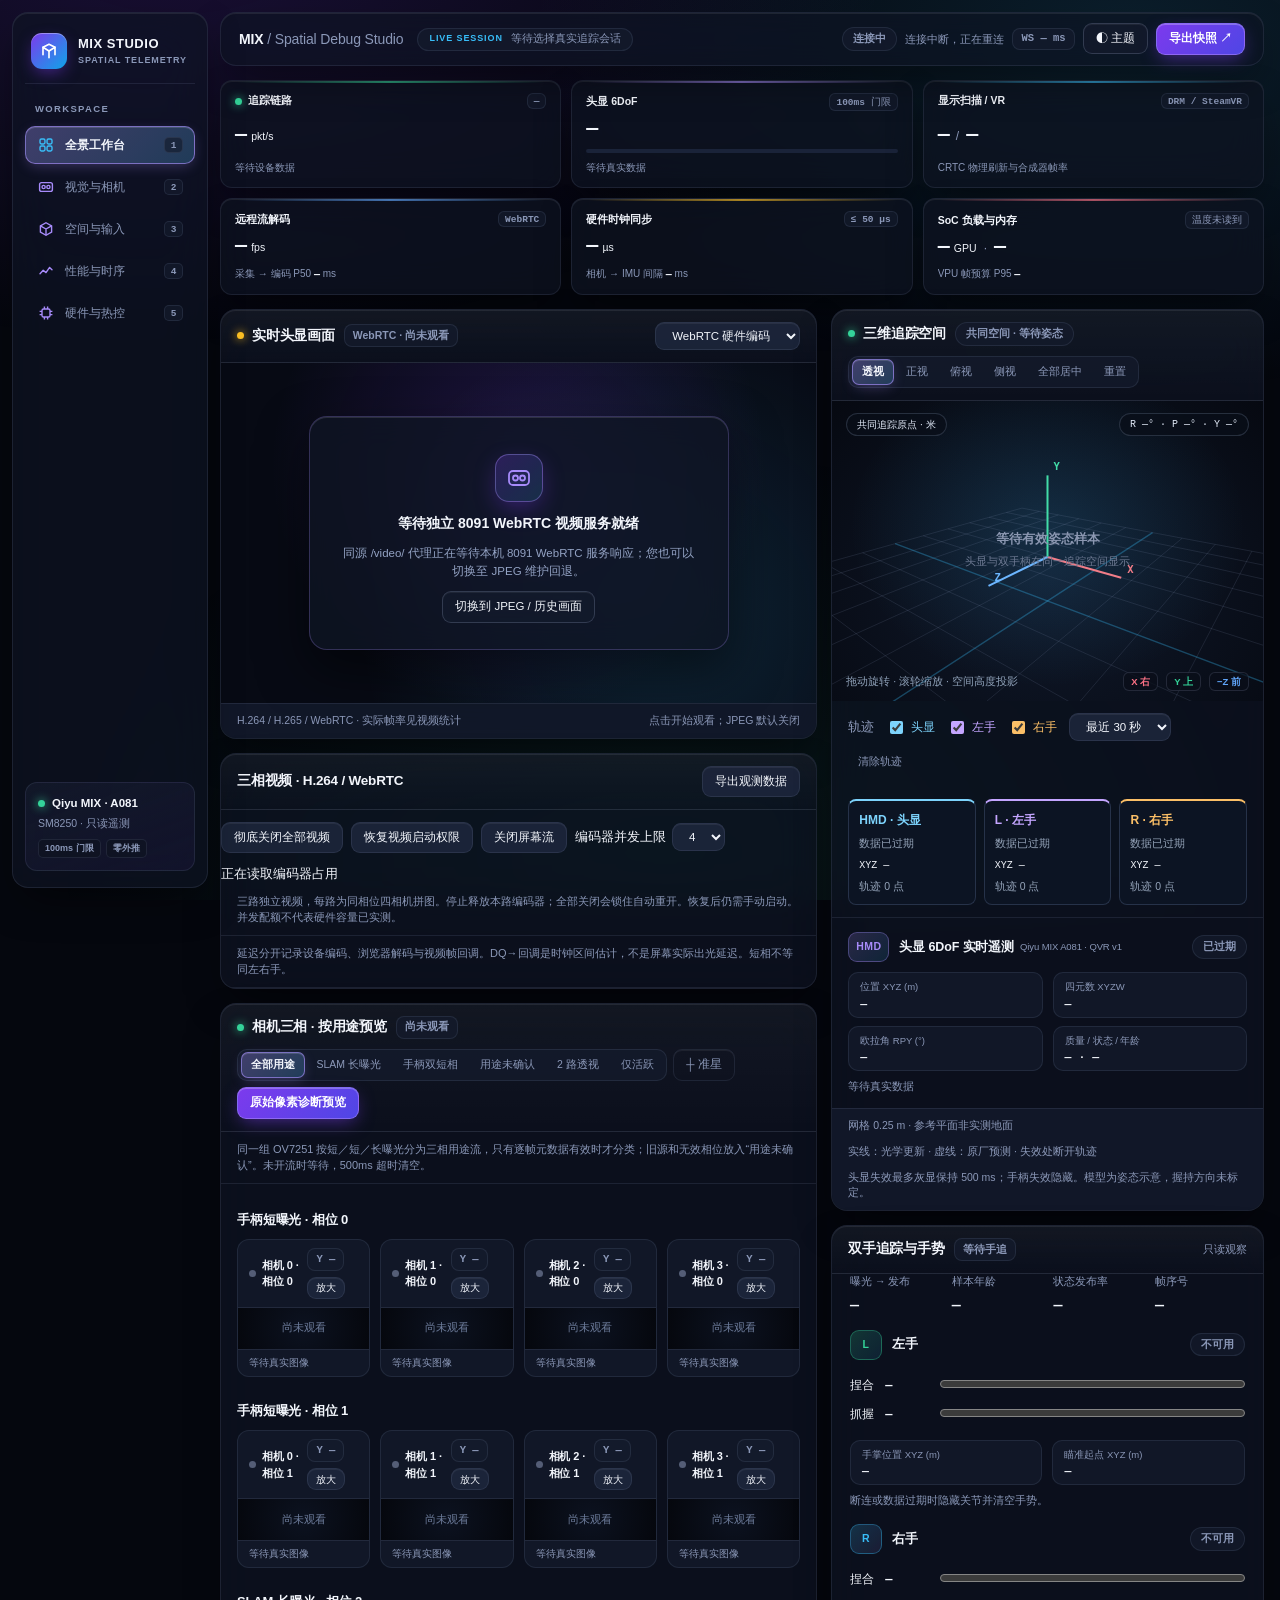
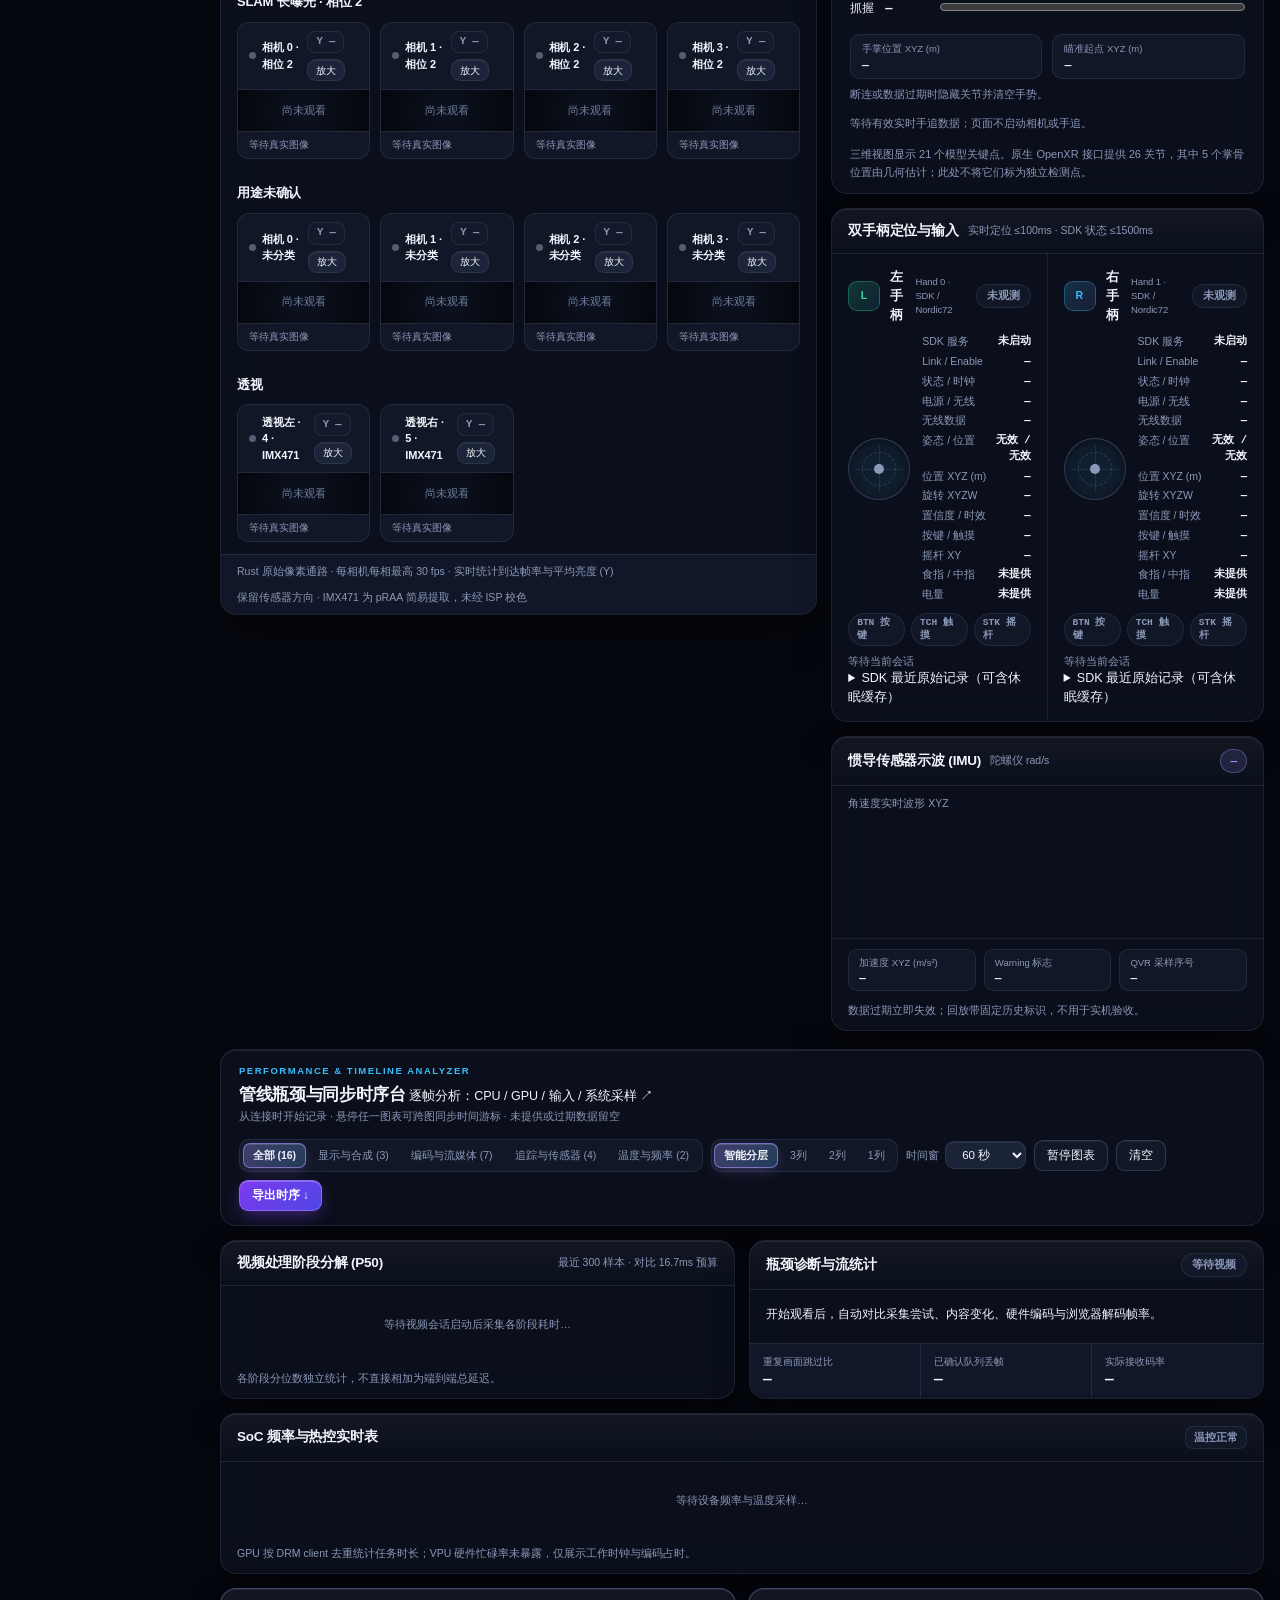
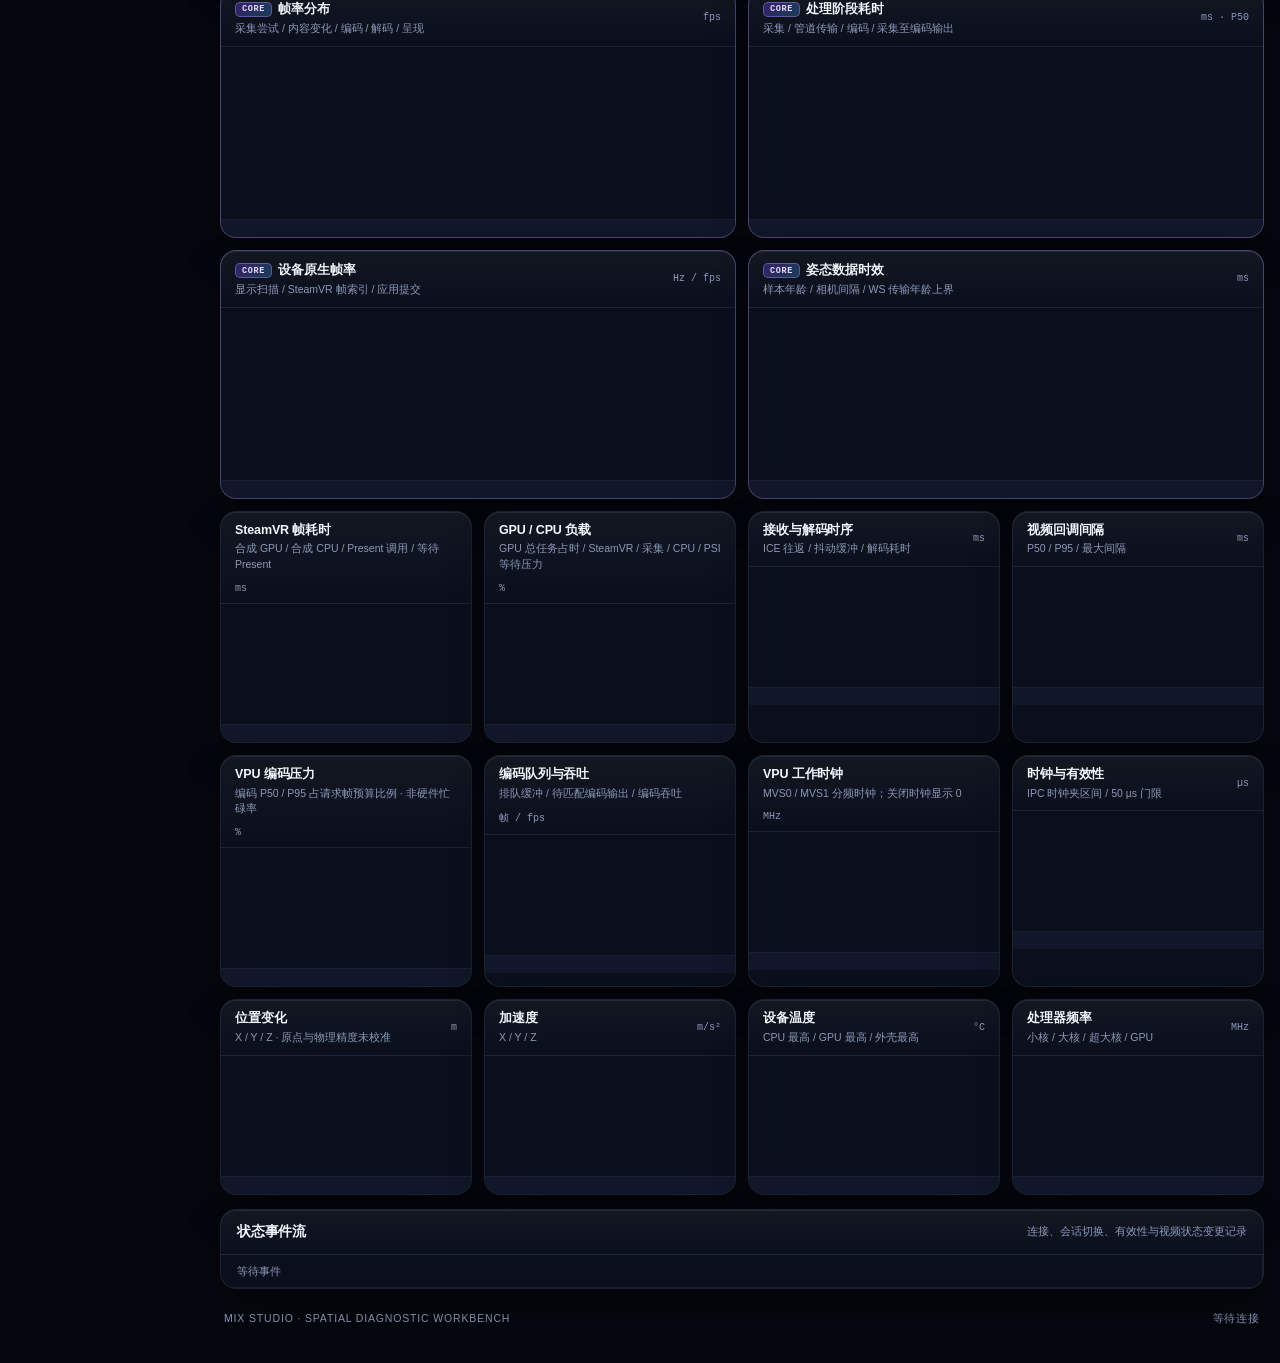
==== commit c1eca963: "Add frame inspector and bounded system performance capture" ====
--- a/frontend/index.html
+++ b/frontend/index.html
@@ -460,6 +460,7 @@
       <div class="timeline-title-block">
         <div class="eyebrow">PERFORMANCE &amp; TIMELINE ANALYZER</div>
         <h2>管线瓶颈与同步时序台</h2>
+        <a href="performance.html">逐帧分析：CPU / GPU / 输入 / 系统采样 ↗</a>
         <p id="chart-status">从连接时开始记录 · 悬停任一图表可跨图同步时间游标 · 未提供或过期数据留空</p>
       </div>
 
